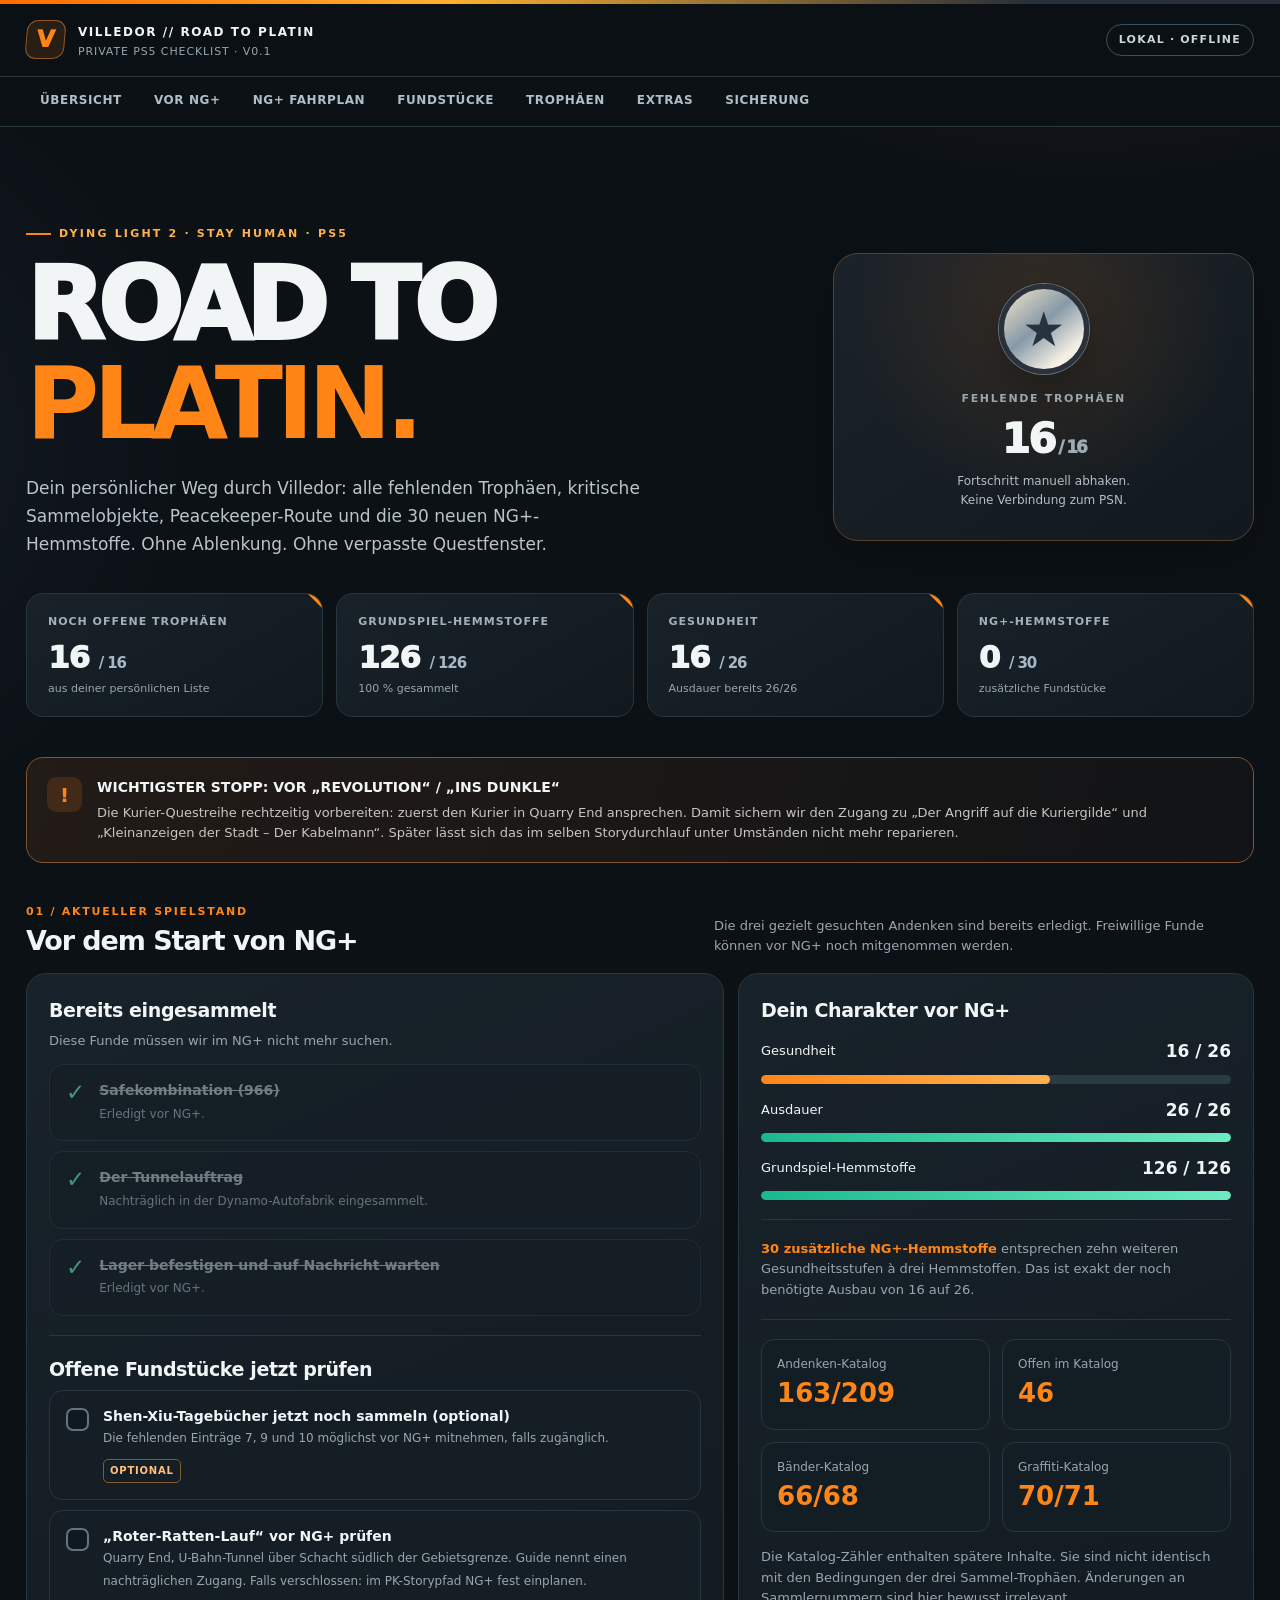
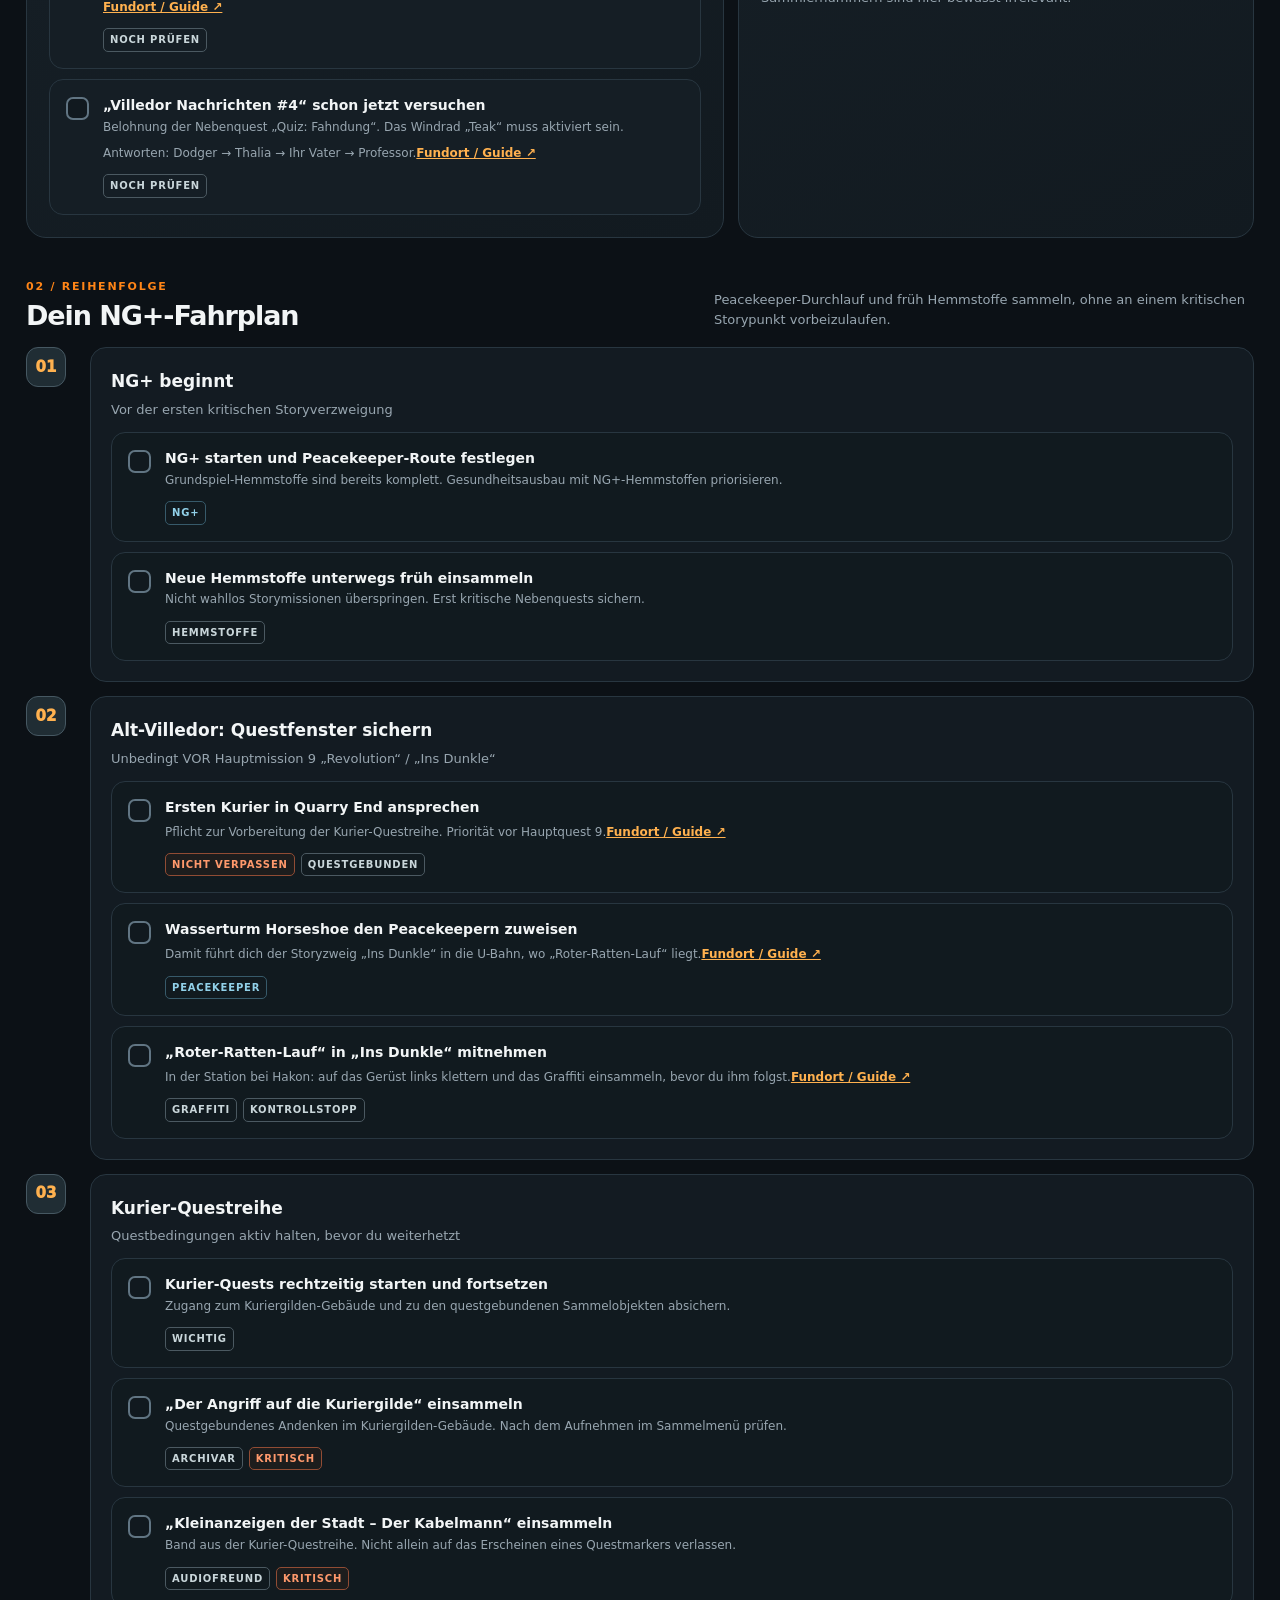
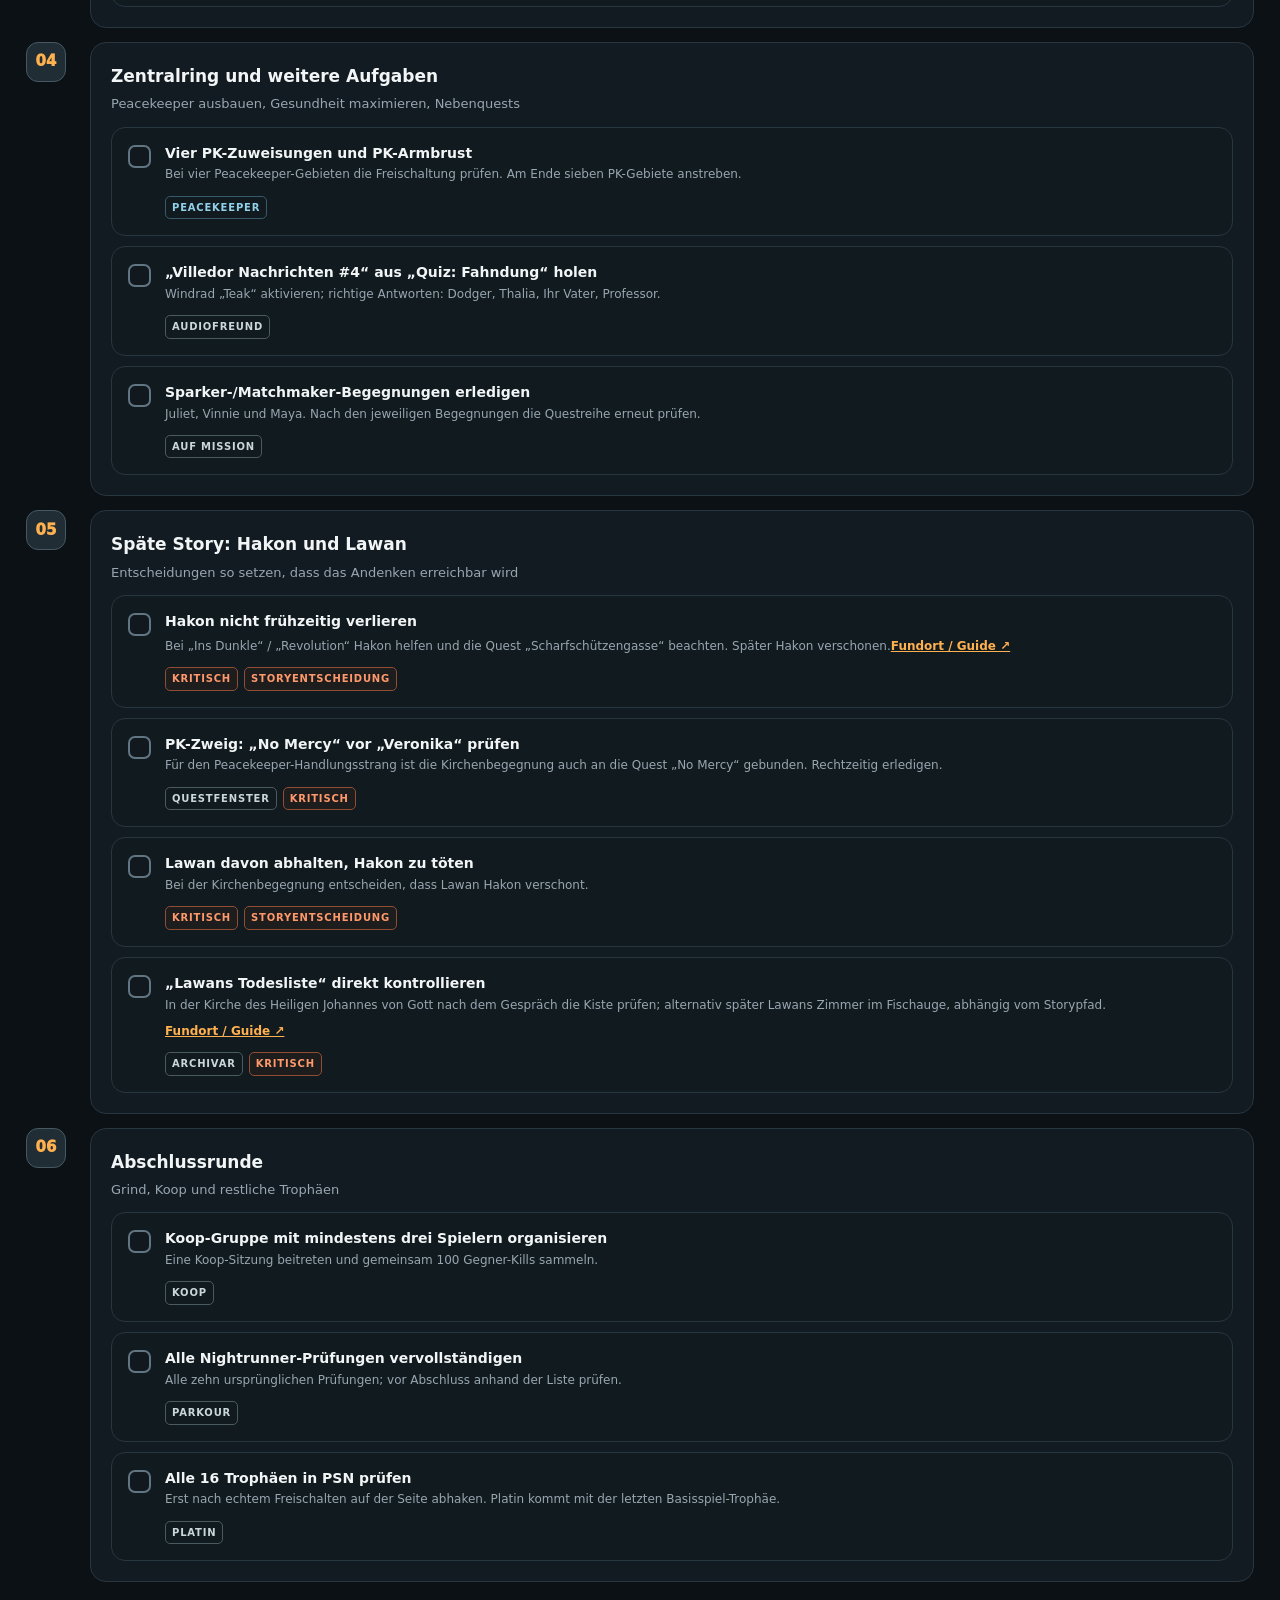
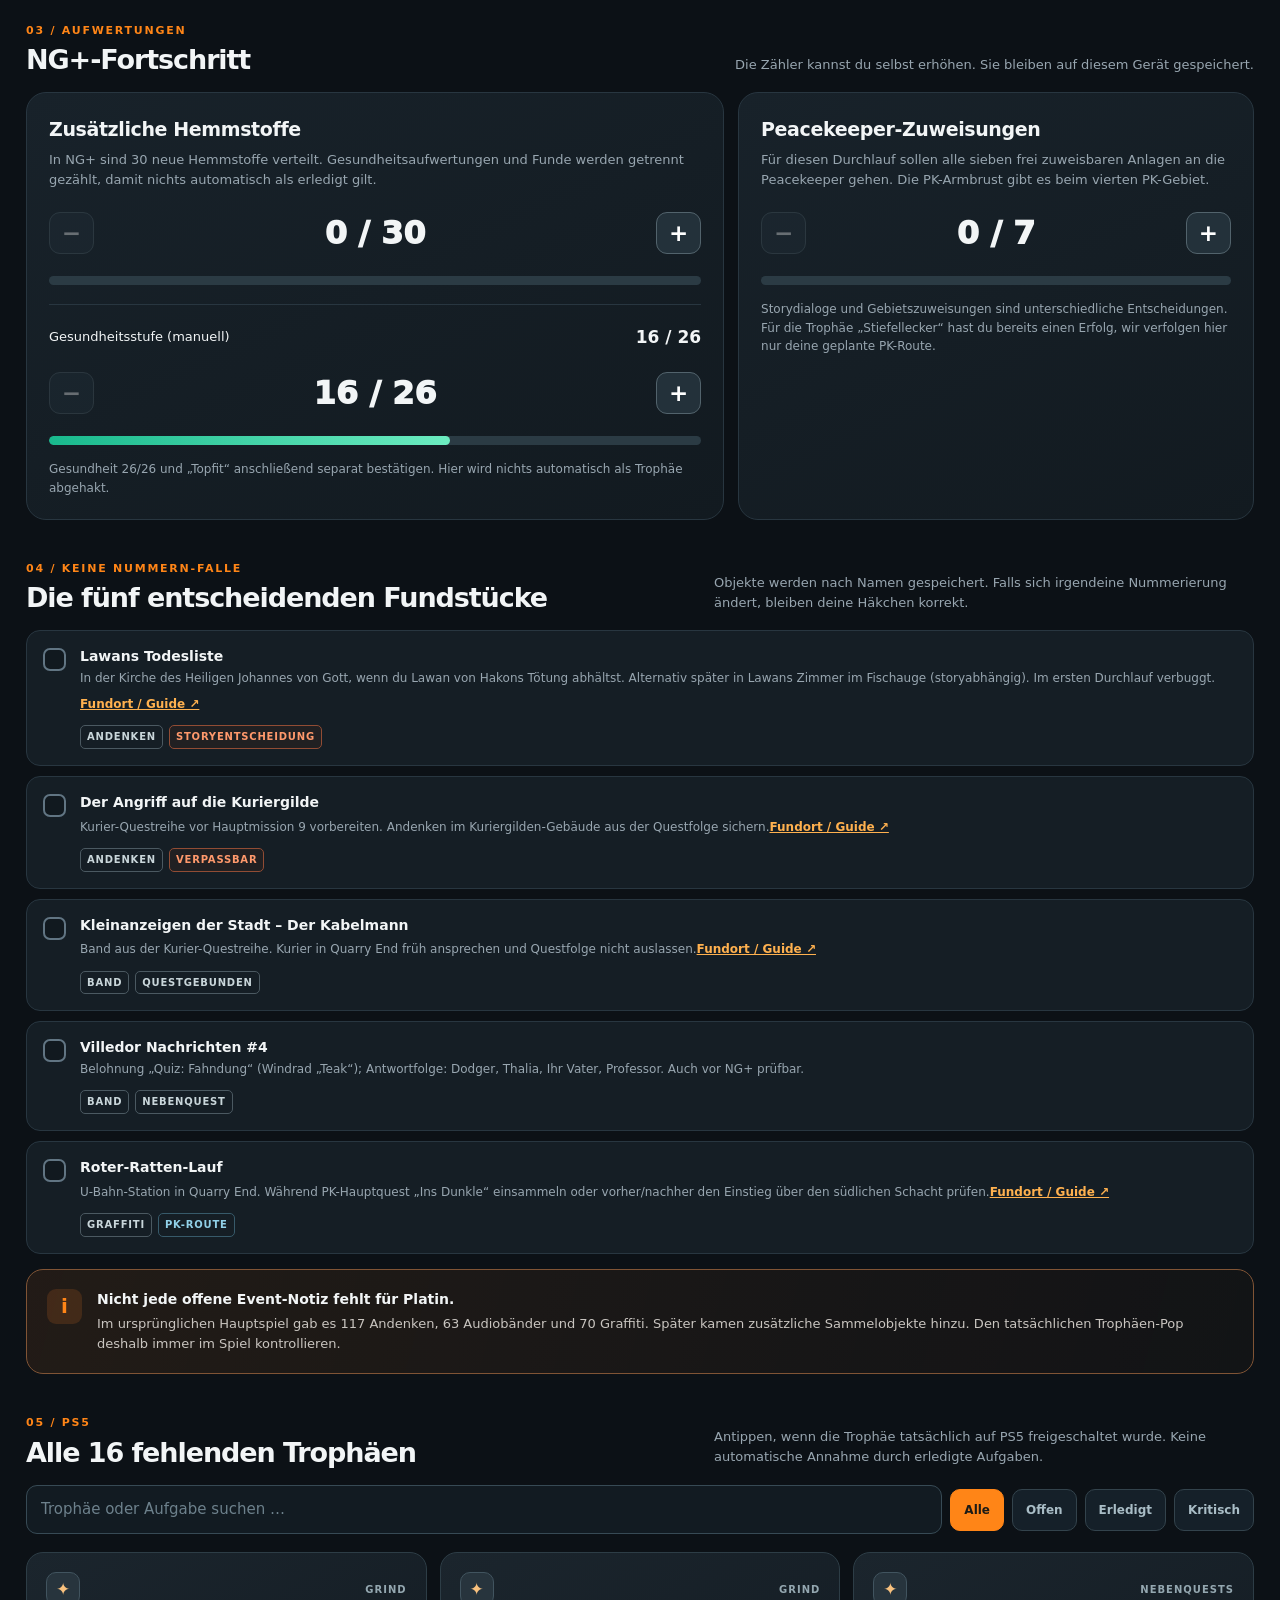
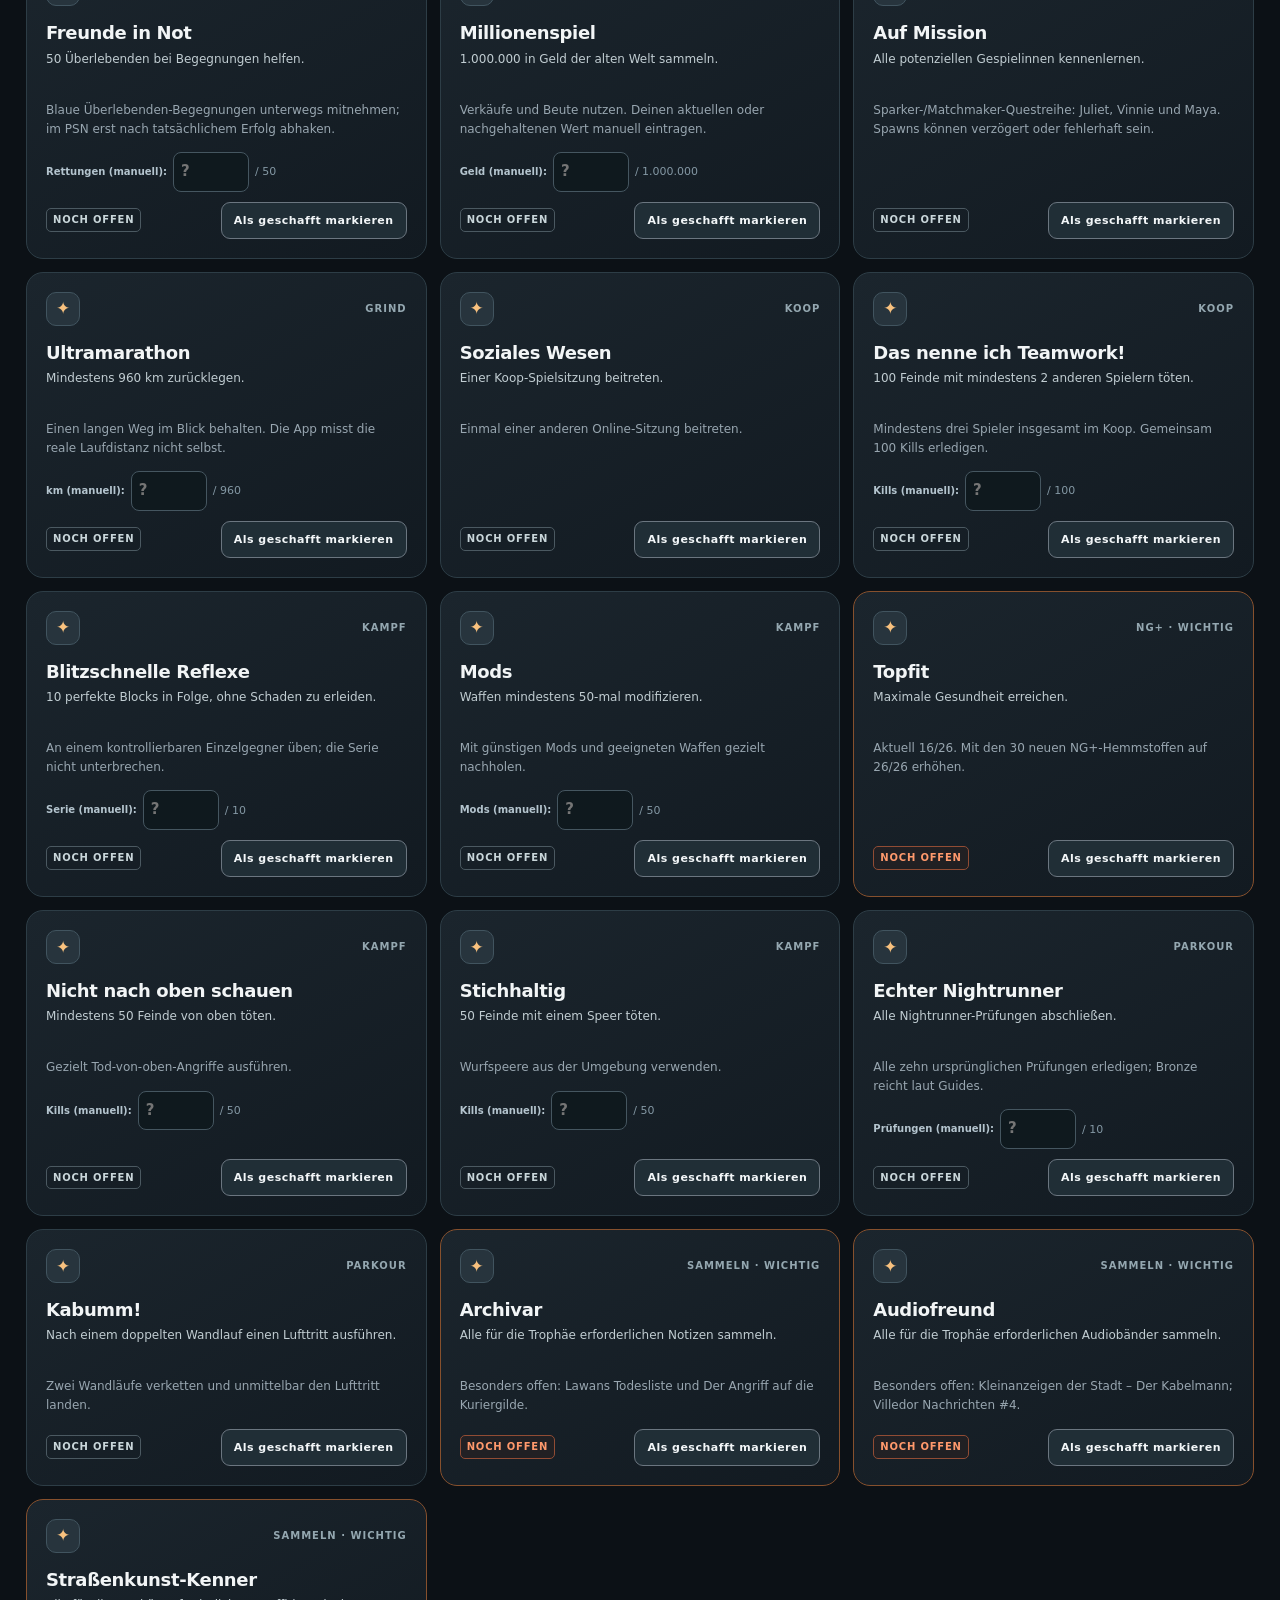
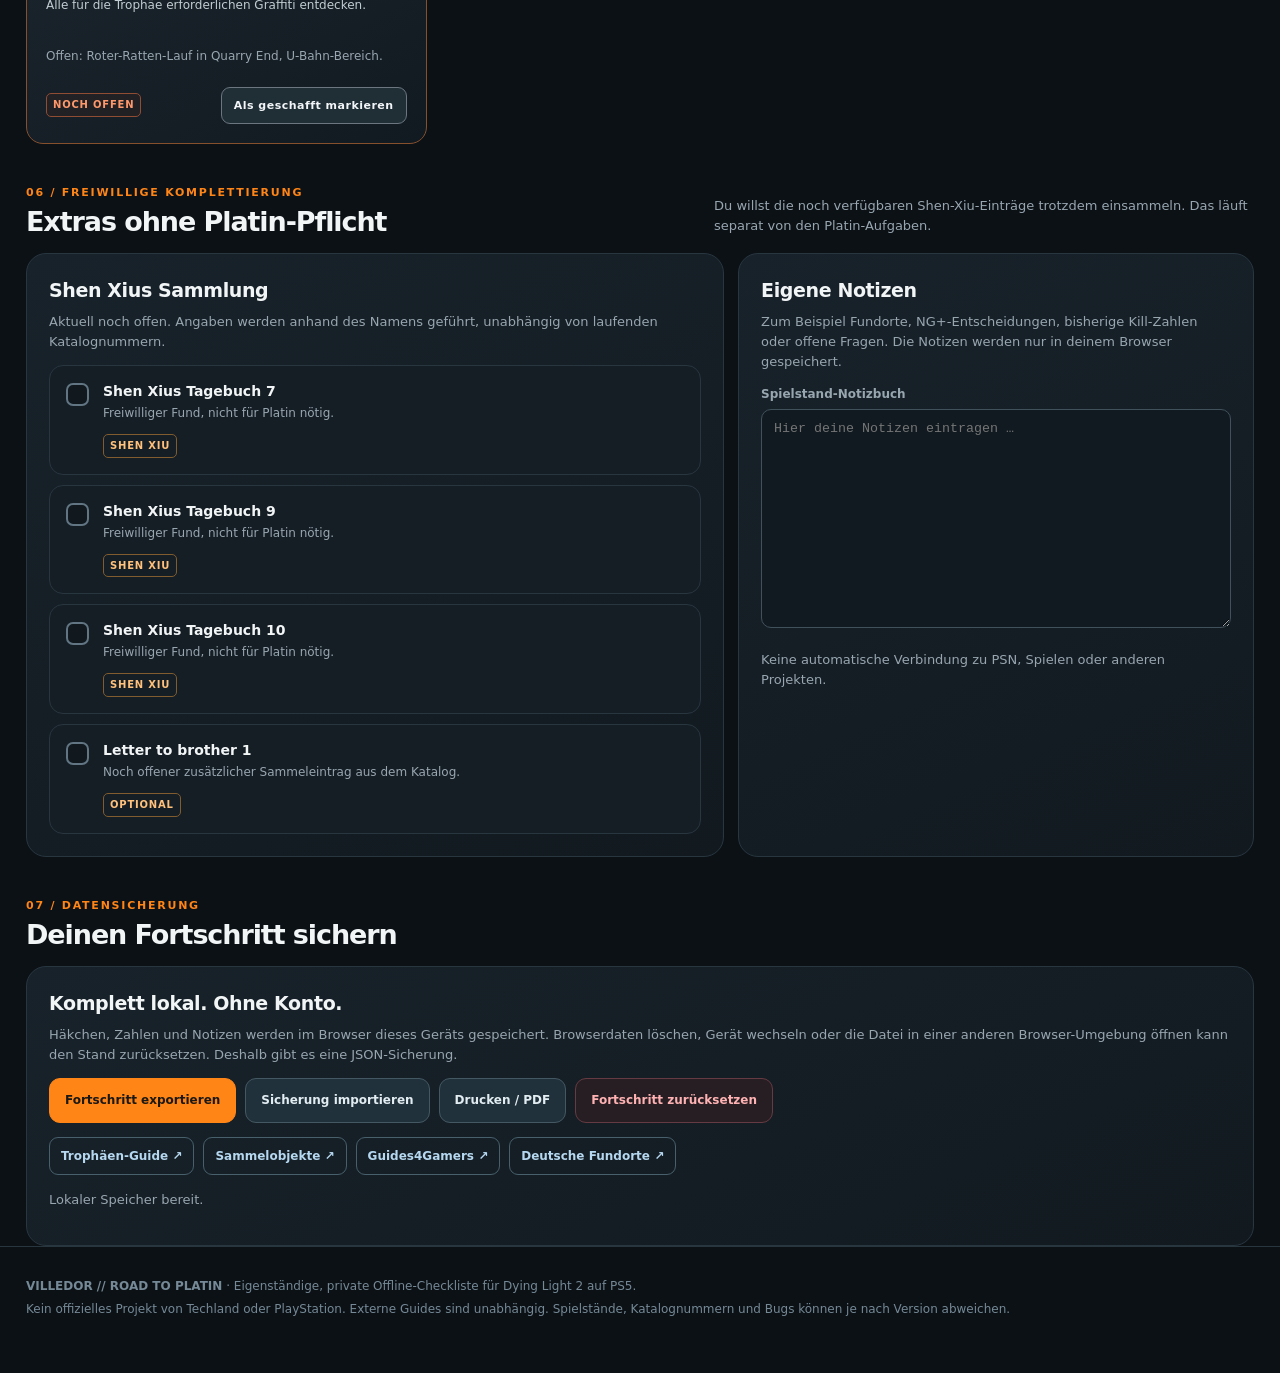
==== platin/index.html @ 60633840 "Add files via upload" ====
<!doctype html>
<html lang="de">
<head>
  <meta charset="utf-8">
  <meta name="viewport" content="width=device-width, initial-scale=1, viewport-fit=cover">
  <meta name="theme-color" content="#0c1116">
  <meta name="description" content="Private, offline nutzbare Road-to-Platin-Checkliste für Dying Light 2 auf PS5.">
  <title>Dying Light 2 · Road to Platin</title>
  <style>
    :root{color-scheme:dark;--bg:#0c1116;--layer:#131b22;--layer2:#19232c;--muted:#98a6b0;--text:#f2f5f6;--edge:#283640;--orange:#ff8517;--amber:#ffb14f;--green:#5be0a6;--red:#ff7778;--blue:#8ebdff;--radius:20px;--shadow:0 16px 50px rgba(0,0,0,.21)}
    *,*:before,*:after{box-sizing:border-box}html{scroll-behavior:smooth;scroll-padding-top:100px}body{margin:0;font:15px/1.55 system-ui,-apple-system,BlinkMacSystemFont,"Segoe UI",sans-serif;color:var(--text);background:radial-gradient(ellipse 650px 450px at 85% -180px,rgba(255,133,23,.13),transparent 80%),radial-gradient(ellipse 550px 550px at -200px 440px,rgba(80,126,153,.10),transparent 70%),var(--bg)}
    button,input,select{font:inherit}button{cursor:pointer}a{color:var(--amber)}a:hover{color:#fff}a:focus-visible,button:focus-visible,input:focus-visible,summary:focus-visible{outline:2px solid var(--orange);outline-offset:3px}button:disabled{opacity:.35;cursor:not-allowed}
    .wrap{max-width:1280px;margin:0 auto;padding:0 26px}.topline{height:4px;background:linear-gradient(90deg,#ff6b00,#ffb02f 35%,#283039 80%)}
    header{border-bottom:1px solid var(--edge);background:rgba(11,16,21,.9)}.brand{min-height:72px;display:flex;align-items:center;justify-content:space-between;gap:20px}.brandmark{display:flex;align-items:center;gap:13px;text-decoration:none;color:var(--text)}.monogram{display:grid;place-items:center;width:39px;height:39px;border:1px solid #925725;border-radius:11px;background:rgba(255,133,23,.12);color:var(--orange);font-size:23px;font-weight:950;transform:skew(-5deg)}.brandmark b{letter-spacing:.13em;font-size:12px}.brandmark span span{display:block;font-size:11px;color:var(--muted);letter-spacing:.08em}.badge{border:1px solid #38505c;border-radius:99px;padding:6px 12px;color:#c8d6dc;font-weight:800;font-size:11px;letter-spacing:.11em;white-space:nowrap}
    nav{position:sticky;top:0;z-index:15;background:rgba(12,17,22,.94);backdrop-filter:blur(20px);border-bottom:1px solid #283640}nav .wrap{display:flex;align-items:center;gap:4px;overflow-x:auto;scrollbar-width:none}nav .wrap::-webkit-scrollbar{display:none}nav a{flex:none;padding:14px 14px;display:block;text-decoration:none;color:#afbec7;font-size:12px;font-weight:850;letter-spacing:.05em;text-transform:uppercase;border-bottom:2px solid transparent}nav a:hover{border-color:var(--orange);color:#fff}
    main{padding-bottom:80px}section{scroll-margin-top:95px;margin-top:40px}.hero{padding:52px 0 18px;display:grid;grid-template-columns:1.3fr .7fr;gap:26px;align-items:center}.eyebrow{display:inline-flex;align-items:center;gap:8px;color:var(--amber);font-weight:900;letter-spacing:.2em;text-transform:uppercase;font-size:11px}.eyebrow:before{content:"";display:inline-block;width:25px;height:2px;background:var(--orange)}h1,h2,h3,p{margin-top:0}h1{font-weight:1000;letter-spacing:-.06em;line-height:.98;font-size:clamp(52px,7.9vw,100px);margin:15px 0 21px}h1 strong{display:block;color:var(--orange)}.lead{max-width:620px;font-size:17px;line-height:1.65;color:#bac5cb}.hero-side{justify-self:stretch;border:1px solid #5c4127;background:radial-gradient(circle at 50% 22%,rgba(255,133,23,.13),transparent 63%),linear-gradient(145deg,#1b2229,#11191e);border-radius:25px;padding:30px 26px;box-shadow:var(--shadow);text-align:center}.hero-side .medal{width:90px;height:90px;margin:0 auto 16px;display:grid;place-items:center;border-radius:50%;background:linear-gradient(140deg,#f3e6ca,#8799a8 45%,#f3efe4 80%);color:#263440;border:5px solid #2a313a;box-shadow:0 0 0 1px #647480,0 16px 36px rgba(0,0,0,.28);font-size:48px}.hero-side .overline{color:var(--muted);font-size:11px;font-weight:850;letter-spacing:.15em}.hero-side .big{font-size:41px;line-height:1.2;font-weight:950;letter-spacing:-.05em;margin:8px 0}.hero-side .note{color:#b3bec6;font-size:12px}
    .metrics{display:grid;grid-template-columns:repeat(4,minmax(0,1fr));gap:13px}.metric{padding:19px 21px;min-height:116px;border:1px solid var(--edge);border-radius:17px;background:linear-gradient(150deg,#192229,#11191f);position:relative;overflow:hidden}.metric:after{content:"";position:absolute;top:0;right:0;border-width:0 14px 14px 0;border-style:solid;border-color:transparent var(--orange) transparent transparent}.metric .label{color:#a2b0b9;letter-spacing:.09em;text-transform:uppercase;font-weight:900;font-size:11px}.metric .value{font-size:31px;font-weight:950;letter-spacing:-.035em;line-height:1.25;margin-top:8px}.metric .value em{font-style:normal;font-size:15px;color:#a6b8c5;font-weight:700}.metric .sub{color:var(--muted);font-size:11px;margin-top:3px}
    .section-head{display:flex;justify-content:space-between;align-items:end;gap:18px;margin-bottom:17px}.section-head h2{font-size:27px;line-height:1.1;letter-spacing:-.04em;margin:6px 0 0}.section-head p{margin:0;color:var(--muted);font-size:13px;max-width:540px}.section-label{text-transform:uppercase;letter-spacing:.16em;font-size:11px;color:var(--orange);font-weight:900}
    .alert{border:1px solid #805435;background:linear-gradient(105deg,rgba(255,128,30,.09),rgba(255,128,30,.025));padding:19px 20px;border-radius:17px;display:flex;gap:15px;align-items:start}.alert .symbol{font-size:20px;font-weight:900;color:var(--orange);background:rgba(255,125,35,.15);border-radius:9px;line-height:1;width:35px;height:35px;display:grid;place-items:center;flex:none}.alert strong{display:block;font-size:14px}.alert p{margin:4px 0 0;color:#c9c5c0;font-size:13px}.alert.compact{margin-top:15px}
    .split{display:grid;grid-template-columns:1.15fr .85fr;gap:14px}.panel{padding:22px;border:1px solid var(--edge);background:linear-gradient(155deg,#18222a,#121a20);border-radius:var(--radius)}.panel h3{letter-spacing:-.02em;margin:0 0 6px;font-size:19px}.panel p{font-size:13px;color:var(--muted)}.panel .tiny{font-size:11px;color:var(--muted)}.separator{height:1px;background:var(--edge);margin:19px 0}.statrow{display:flex;justify-content:space-between;align-items:center;font-size:13px;gap:12px;margin-top:13px}.statrow b{font-size:17px}.bar{height:9px;overflow:hidden;border-radius:30px;background:#2b3b44;margin-top:10px}.bar span{display:block;height:100%;width:0;background:linear-gradient(90deg,var(--orange),var(--amber));border-radius:inherit;transition:width .2s}.bar.green span{background:linear-gradient(90deg,#19b98d,#6cecc0)}.stepper{display:flex;align-items:center;gap:10px;justify-content:space-between;margin:18px 0}.stepper button{height:42px;width:45px;border-radius:11px;border:1px solid #52636c;background:#23313a;color:#fff;font-weight:900;font-size:23px}.stepper output{font-size:32px;font-weight:950}.hint{font-size:12px;color:var(--muted);margin-top:15px}.mini-stats{display:grid;grid-template-columns:1fr 1fr;gap:12px}.mini-stat{padding:15px;border:1px solid var(--edge);border-radius:13px;background:#131d24}.mini-stat span{display:block;font-size:12px;color:var(--muted)}.mini-stat strong{font-size:26px;color:var(--orange)}
    .tasks{display:grid;gap:10px}.task{display:flex;align-items:flex-start;gap:14px;padding:16px;border:1px solid var(--edge);background:#151e25;border-radius:14px;transition:border-color .15s,background .15s}.task:hover{border-color:#50606c}.task.done{opacity:.62}.task.done .task-title{text-decoration:line-through;color:#aab6bc}.task input[type="checkbox"]{appearance:none;width:23px;height:23px;border-radius:7px;flex:none;border:2px solid #617583;background:#11191f;margin:1px 0 0;cursor:pointer;display:grid;place-items:center}.task input:checked{background:var(--green);border-color:var(--green)}.task input:checked:before{content:"✓";color:#09251a;font-weight:1000;font-size:16px}.task-content{min-width:0;flex:1}.task-title{display:block;font-size:14px;font-weight:850;line-height:1.35}.task-text{margin-top:5px;color:var(--muted);font-size:12px;line-height:1.6}.tagline{display:flex;flex-wrap:wrap;gap:6px;margin-top:10px}.tag{font-size:10px;text-transform:uppercase;font-weight:900;letter-spacing:.08em;border:1px solid #4b5961;border-radius:5px;padding:3px 6px;color:#c9d6da}.tag.danger{border-color:#914c34;color:#ff996c;background:#4e281b36}.tag.cool{border-color:#375a6a;color:#91d0e8}.tag.gold{border-color:#805c2e;color:#ffc17b}.tag.success{color:#83eac0;border-color:#328c6d}.tasks .task a{display:inline-block;margin-top:6px;font-size:12px;font-weight:700}
    .checkpoint{border:1px solid #795333;border-radius:17px;background:#201c1b;padding:20px;margin:13px 0}.checkpoint h3{display:flex;align-items:center;gap:9px;margin:0 0 7px;font-size:17px}.checkpoint p{margin:0 0 12px;font-size:13px;color:#c8beb2}.checkpoint .stop{color:var(--orange);font-size:10px;letter-spacing:.12em;font-weight:950}.timeline{display:grid;gap:14px}.timeline-item{display:grid;grid-template-columns:52px 1fr;gap:12px}.timeline-num{height:40px;width:40px;display:grid;place-items:center;background:#202d34;border:1px solid #465862;color:var(--amber);font-weight:950;border-radius:12px}.timeline-body{padding:20px;background:var(--layer);border:1px solid var(--edge);border-radius:16px}.timeline-body h3{margin:0 0 5px;font-size:17px}.timeline-body p{font-size:13px;color:var(--muted);margin-bottom:12px}.timeline-body .tasks{margin-top:10px}.timeline-body .task{background:#111a1f}
    .toolbar{display:flex;flex-wrap:wrap;gap:8px;align-items:center;margin:18px 0}.search{border:1px solid #374a55;background:#121b22;color:#fff;border-radius:11px;padding:12px 14px;flex:1;min-width:200px;outline:none}.search::placeholder{color:#6d818c}.filter{background:#152029;border:1px solid #33434c;color:#a9bdc6;border-radius:10px;padding:11px 13px;font-weight:850;font-size:12px}.filter.active{color:#1c1b16;background:var(--orange);border-color:var(--orange)}.trophies{display:grid;grid-template-columns:repeat(3,minmax(0,1fr));gap:13px}.trophy{background:linear-gradient(150deg,#1b252d,#121a21);border:1px solid #2d3d46;border-radius:17px;padding:19px;position:relative;min-height:245px;display:flex;flex-direction:column}.trophy[data-critical="1"]{border-color:#86502d}.trophy.earned{border-color:#336c59;background:linear-gradient(150deg,#183027,#111d20);opacity:.7}.trophy-header{display:flex;justify-content:space-between;gap:12px;align-items:center}.glyph{display:grid;place-items:center;background:#27343d;border:1px solid #41545f;color:#f8c17e;border-radius:10px;width:34px;height:34px;font-weight:900;font-size:17px}.trophy.earned .glyph{color:#8ff2c7}.trophy .category{color:#94a7b0;font-size:10px;letter-spacing:.1em;font-weight:900;text-transform:uppercase}.trophy h3{font-size:18px;line-height:1.2;letter-spacing:-.02em;margin:16px 0 6px}.trophy .desc{color:#c1cdd2;font-size:12px;line-height:1.5;min-height:38px;margin-bottom:13px}.trophy .how{color:var(--muted);font-size:12px;line-height:1.55;margin-bottom:14px}.trophy-bottom{margin-top:auto;display:flex;flex-wrap:wrap;align-items:center;justify-content:space-between;gap:8px}.checkbtn{border:1px solid #6b7680;background:#202e36;color:#f2f6f8;font-size:11px;letter-spacing:.045em;font-weight:850;border-radius:9px;padding:9px 12px}.checkbtn[aria-pressed="true"]{background:#235c45;border-color:#49b48e;color:#b4ffdd}.trophy .inputline{display:flex;align-items:center;gap:6px;flex-wrap:wrap;margin-bottom:10px}.trophy .inputline label{font-size:10px;font-weight:850;color:#b4c4ce}.number-input{width:76px;padding:7px;border:1px solid #455660;background:#0f191e;border-radius:8px;color:#fff;font-weight:800}.trophy small{color:#8498a4;font-size:11px}
    details.panel{padding:0}details.panel summary{list-style:none;padding:21px;display:flex;align-items:center;justify-content:space-between;cursor:pointer;font-size:17px;font-weight:850}details.panel summary::-webkit-details-marker{display:none}details.panel summary:after{content:"+";font-size:25px;color:var(--orange);line-height:1}details.panel[open] summary:after{content:"−"}details.panel>.inner{padding:0 21px 21px}.extras-grid{display:grid;grid-template-columns:1fr 1fr;gap:12px}.field{display:block;color:var(--muted);font-size:12px;font-weight:750;margin:12px 0 5px}.text-input{padding:11px 12px;color:var(--text);background:#111a20;border:1px solid #40515b;border-radius:10px;width:100%}.source-list{display:flex;gap:9px;flex-wrap:wrap;margin:14px 0}.source-list a{display:inline-flex;border:1px solid #47606c;border-radius:9px;padding:9px 11px;color:#b5d8f0;text-decoration:none;font-size:12px;font-weight:800}.source-list a:hover{background:#1d2d35}.actionbar{display:flex;gap:9px;flex-wrap:wrap}.action{border:1px solid #445863;color:#e2edf2;background:#21313b;border-radius:11px;font-weight:850;padding:12px 15px;font-size:12px}.action.primary{background:var(--orange);border-color:var(--orange);color:#1b1814}.action.danger{background:#261e22;border-color:#663a42;color:#ffb2b3}.file-input{display:none}.muted{color:var(--muted)}.footer{border-top:1px solid var(--edge);color:#758996;font-size:12px;padding:26px 0 50px}.footer p{margin:4px 0}.noprint{}
    @media(max-width:1000px){.trophies{grid-template-columns:repeat(2,minmax(0,1fr))}.hero{grid-template-columns:1fr 275px}h1{font-size:65px}}@media(max-width:760px){.wrap{padding:0 15px}.hero{grid-template-columns:1fr;padding-top:33px}.hero-side{display:none}.metrics{grid-template-columns:repeat(2,minmax(0,1fr))}.split,.extras-grid{grid-template-columns:1fr}.trophies{grid-template-columns:1fr}.section-head{display:block}.section-head p{margin-top:8px}.section-head h2{font-size:25px}h1{font-size:clamp(53px,12vw,75px)}.lead{font-size:15px}.brandmark b{font-size:11px}.badge{font-size:10px}.toolbar .search{flex-basis:100%}nav a{padding:13px 11px;font-size:11px}.panel{padding:17px}.metric{padding:15px;min-height:105px}.metric .value{font-size:26px}section{margin-top:29px}}@media(prefers-reduced-motion:reduce){html{scroll-behavior:auto}*,*:before,*:after{transition:none!important}}@media print{body{background:#fff;color:#111}nav,.toolbar,.actionbar,.brand .badge,.hero-side,.footer,.stepper,.checkbtn{display:none!important}.wrap{max-width:none}.trophy,.panel,.timeline-body,.task,.metric{color:#111;background:#fff;border-color:#bbb;break-inside:avoid}h1 strong,.eyebrow,.section-label{color:#a44c00}.metric .value,.task-title,h2,h3{color:#111}.trophy .how,.trophy .desc,.task-text,p,.muted{color:#333!important}.trophies{grid-template-columns:repeat(2,1fr)}section{break-before:auto}}
  </style>
</head>
<body>
<div class="topline"></div>
<header><div class="wrap brand"><a href="#start" class="brandmark" aria-label="Nach oben"><span class="monogram">V</span><span><b>VILLEDOR // ROAD TO PLATIN</b><span>PRIVATE PS5 CHECKLIST · V0.1</span></span></a><span class="badge">LOKAL · OFFLINE</span></div></header>
<nav aria-label="Navigation"><div class="wrap"><a href="#start">Übersicht</a><a href="#vorher">Vor NG+</a><a href="#fahrplan">NG+ Fahrplan</a><a href="#fundstuecke">Fundstücke</a><a href="#trophaeen">Trophäen</a><a href="#extras">Extras</a><a href="#backup">Sicherung</a></div></nav>
<main class="wrap">
  <section id="start" class="hero"><div><div class="eyebrow">Dying Light 2 · Stay Human · PS5</div><h1>ROAD TO<br><strong>PLATIN.</strong></h1><p class="lead">Dein persönlicher Weg durch Villedor: alle fehlenden Trophäen, kritische Sammelobjekte, Peacekeeper-Route und die 30 neuen NG+-Hemmstoffe. Ohne Ablenkung. Ohne verpasste Questfenster.</p></div><div class="hero-side"><div class="medal" aria-hidden="true">★</div><div class="overline">FEHLENDE TROPHÄEN</div><div class="big"><span id="heroRemaining">16</span><span style="font-size:17px;color:#9dabb5"> / 16</span></div><div class="note">Fortschritt manuell abhaken.<br>Keine Verbindung zum PSN.</div></div></section>
  <div class="metrics" aria-label="Aktueller Status"><div class="metric"><div class="label">Noch offene Trophäen</div><div class="value" id="metricTrophies">16 <em>/ 16</em></div><div class="sub">aus deiner persönlichen Liste</div></div><div class="metric"><div class="label">Grundspiel-Hemmstoffe</div><div class="value">126 <em>/ 126</em></div><div class="sub">100 % gesammelt</div></div><div class="metric"><div class="label">Gesundheit</div><div class="value" id="metricHealth">16 <em>/ 26</em></div><div class="sub">Ausdauer bereits 26/26</div></div><div class="metric"><div class="label">NG+-Hemmstoffe</div><div class="value"><span id="metricInhibitors">0</span> <em>/ 30</em></div><div class="sub">zusätzliche Fundstücke</div></div></div>

  <section aria-label="Wichtige Warnung"><div class="alert"><span class="symbol">!</span><div><strong>WICHTIGSTER STOPP: VOR „REVOLUTION“ / „INS DUNKLE“</strong><p>Die Kurier-Questreihe rechtzeitig vorbereiten: zuerst den Kurier in Quarry End ansprechen. Damit sichern wir den Zugang zu „Der Angriff auf die Kuriergilde“ und „Kleinanzeigen der Stadt – Der Kabelmann“. Später lässt sich das im selben Storydurchlauf unter Umständen nicht mehr reparieren.</p></div></div></section>

  <section id="vorher"><div class="section-head"><div><div class="section-label">01 / Aktueller Spielstand</div><h2>Vor dem Start von NG+</h2></div><p>Die drei gezielt gesuchten Andenken sind bereits erledigt. Freiwillige Funde können vor NG+ noch mitgenommen werden.</p></div><div class="split"><div class="panel"><h3>Bereits eingesammelt</h3><p>Diese Funde müssen wir im NG+ nicht mehr suchen.</p><div class="tasks"><div class="task done"><span style="color:var(--green);font-size:23px;line-height:1">✓</span><div class="task-content"><span class="task-title">Safekombination (966)</span><div class="task-text">Erledigt vor NG+.</div></div></div><div class="task done"><span style="color:var(--green);font-size:23px;line-height:1">✓</span><div class="task-content"><span class="task-title">Der Tunnelauftrag</span><div class="task-text">Nachträglich in der Dynamo-Autofabrik eingesammelt.</div></div></div><div class="task done"><span style="color:var(--green);font-size:23px;line-height:1">✓</span><div class="task-content"><span class="task-title">Lager befestigen und auf Nachricht warten</span><div class="task-text">Erledigt vor NG+.</div></div></div></div><div class="separator"></div><h3>Offene Fundstücke jetzt prüfen</h3><div id="preTasks" class="tasks"></div></div><div class="panel"><h3>Dein Charakter vor NG+</h3><div class="statrow"><span>Gesundheit</span><b>16 / 26</b></div><div class="bar"><span style="width:61.54%"></span></div><div class="statrow"><span>Ausdauer</span><b>26 / 26</b></div><div class="bar green"><span style="width:100%"></span></div><div class="statrow"><span>Grundspiel-Hemmstoffe</span><b>126 / 126</b></div><div class="bar green"><span style="width:100%"></span></div><div class="separator"></div><p><b style="color:var(--orange)">30 zusätzliche NG+-Hemmstoffe</b> entsprechen zehn weiteren Gesundheitsstufen à drei Hemmstoffen. Das ist exakt der noch benötigte Ausbau von 16 auf 26.</p><div class="separator"></div><div class="mini-stats"><div class="mini-stat"><span>Andenken-Katalog</span><strong>163/209</strong></div><div class="mini-stat"><span>Offen im Katalog</span><strong>46</strong></div><div class="mini-stat"><span>Bänder-Katalog</span><strong>66/68</strong></div><div class="mini-stat"><span>Graffiti-Katalog</span><strong>70/71</strong></div></div><p class="hint">Die Katalog-Zähler enthalten spätere Inhalte. Sie sind nicht identisch mit den Bedingungen der drei Sammel-Trophäen. Änderungen an Sammlernummern sind hier bewusst irrelevant.</p></div></div></section>

  <section id="fahrplan"><div class="section-head"><div><div class="section-label">02 / Reihenfolge</div><h2>Dein NG+-Fahrplan</h2></div><p>Peacekeeper-Durchlauf und früh Hemmstoffe sammeln, ohne an einem kritischen Storypunkt vorbeizulaufen.</p></div><div class="timeline" id="timeline"></div></section>

  <section id="ngplus"><div class="section-head"><div><div class="section-label">03 / Aufwertungen</div><h2>NG+-Fortschritt</h2></div><p>Die Zähler kannst du selbst erhöhen. Sie bleiben auf diesem Gerät gespeichert.</p></div><div class="split"><div class="panel"><h3>Zusätzliche Hemmstoffe</h3><p>In NG+ sind 30 neue Hemmstoffe verteilt. Gesundheitsaufwertungen und Funde werden getrennt gezählt, damit nichts automatisch als erledigt gilt.</p><div class="stepper"><button type="button" id="inhMinus" aria-label="Hemmstoffzähler um eins senken">−</button><output id="inhValue" aria-live="polite">0 / 30</output><button type="button" id="inhPlus" aria-label="Hemmstoffzähler um eins erhöhen">+</button></div><div class="bar" aria-label="NG+-Hemmstoff-Fortschritt"><span id="inhBar"></span></div><div class="separator"></div><div class="statrow"><span>Gesundheitsstufe (manuell)</span><b id="healthProgress">16 / 26</b></div><div class="stepper"><button type="button" id="hpMinus" aria-label="Gesundheitsstufe senken">−</button><output id="hpValue" aria-live="polite">16 / 26</output><button type="button" id="hpPlus" aria-label="Gesundheitsstufe erhöhen">+</button></div><div class="bar green"><span id="hpBar" style="width:61.54%"></span></div><div class="hint">Gesundheit 26/26 und „Topfit“ anschließend separat bestätigen. Hier wird nichts automatisch als Trophäe abgehakt.</div></div><div class="panel"><h3>Peacekeeper-Zuweisungen</h3><p>Für diesen Durchlauf sollen alle sieben frei zuweisbaren Anlagen an die Peacekeeper gehen. Die PK-Armbrust gibt es beim vierten PK-Gebiet.</p><div class="stepper"><button type="button" id="pkMinus" aria-label="PK-Zähler um eins senken">−</button><output id="pkValue" aria-live="polite">0 / 7</output><button type="button" id="pkPlus" aria-label="PK-Zähler um eins erhöhen">+</button></div><div class="bar"><span id="pkBar"></span></div><div class="hint">Storydialoge und Gebietszuweisungen sind unterschiedliche Entscheidungen. Für die Trophäe „Stiefellecker“ hast du bereits einen Erfolg, wir verfolgen hier nur deine geplante PK-Route.</div></div></div></section>

  <section id="fundstuecke"><div class="section-head"><div><div class="section-label">04 / Keine Nummern-Falle</div><h2>Die fünf entscheidenden Fundstücke</h2></div><p>Objekte werden nach Namen gespeichert. Falls sich irgendeine Nummerierung ändert, bleiben deine Häkchen korrekt.</p></div><div id="criticalTasks" class="tasks"></div><div class="alert compact"><span class="symbol">i</span><div><strong>Nicht jede offene Event-Notiz fehlt für Platin.</strong><p>Im ursprünglichen Hauptspiel gab es 117 Andenken, 63 Audiobänder und 70 Graffiti. Später kamen zusätzliche Sammelobjekte hinzu. Den tatsächlichen Trophäen-Pop deshalb immer im Spiel kontrollieren.</p></div></div></section>

  <section id="trophaeen"><div class="section-head"><div><div class="section-label">05 / PS5</div><h2>Alle 16 fehlenden Trophäen</h2></div><p>Antippen, wenn die Trophäe tatsächlich auf PS5 freigeschaltet wurde. Keine automatische Annahme durch erledigte Aufgaben.</p></div><div class="toolbar"><input class="search" type="search" id="trophySearch" placeholder="Trophäe oder Aufgabe suchen …" aria-label="Trophäen durchsuchen"><button class="filter active" data-filter="all">Alle</button><button class="filter" data-filter="open">Offen</button><button class="filter" data-filter="done">Erledigt</button><button class="filter" data-filter="critical">Kritisch</button></div><div id="trophiesGrid" class="trophies"></div><p id="trophyNoMatch" hidden class="muted">Keine Trophäen entsprechen dieser Suche.</p></section>

  <section id="extras"><div class="section-head"><div><div class="section-label">06 / Freiwillige Komplettierung</div><h2>Extras ohne Platin-Pflicht</h2></div><p>Du willst die noch verfügbaren Shen-Xiu-Einträge trotzdem einsammeln. Das läuft separat von den Platin-Aufgaben.</p></div><div class="split"><div class="panel"><h3>Shen Xius Sammlung</h3><p>Aktuell noch offen. Angaben werden anhand des Namens geführt, unabhängig von laufenden Katalognummern.</p><div class="tasks" id="extraTasks"></div></div><div class="panel"><h3>Eigene Notizen</h3><p>Zum Beispiel Fundorte, NG+-Entscheidungen, bisherige Kill-Zahlen oder offene Fragen. Die Notizen werden nur in deinem Browser gespeichert.</p><label class="field" for="notes">Spielstand-Notizbuch</label><textarea class="text-input" id="notes" rows="13" style="resize:vertical" placeholder="Hier deine Notizen eintragen …"></textarea><p class="hint">Keine automatische Verbindung zu PSN, Spielen oder anderen Projekten.</p></div></div></section>

  <section id="backup"><div class="section-head"><div><div class="section-label">07 / Datensicherung</div><h2>Deinen Fortschritt sichern</h2></div></div><div class="panel"><h3>Komplett lokal. Ohne Konto.</h3><p>Häkchen, Zahlen und Notizen werden im Browser dieses Geräts gespeichert. Browserdaten löschen, Gerät wechseln oder die Datei in einer anderen Browser-Umgebung öffnen kann den Stand zurücksetzen. Deshalb gibt es eine JSON-Sicherung.</p><div class="actionbar"><button class="action primary" type="button" id="exportBtn">Fortschritt exportieren</button><button class="action" type="button" id="importBtn">Sicherung importieren</button><input id="importFile" type="file" accept="application/json,.json" class="file-input"><button class="action" type="button" onclick="window.print()">Drucken / PDF</button><button class="action danger" type="button" id="resetBtn">Fortschritt zurücksetzen</button></div><div class="source-list" aria-label="Externe Guides"><a target="_blank" rel="noopener noreferrer" href="https://www.powerpyx.com/dying-light-2-trophy-guide-roadmap/">Trophäen-Guide ↗</a><a target="_blank" rel="noopener noreferrer" href="https://www.powerpyx.com/dying-light-2-collectibles-guide-100-completion/">Sammelobjekte ↗</a><a target="_blank" rel="noopener noreferrer" href="https://guides4gamers.com/dying-light-2/">Guides4Gamers ↗</a><a target="_blank" rel="noopener noreferrer" href="https://www.trophies.de/forum/thema/179024-leitfadenerg%C3%A4nzung-%C3%BCbersicht-aller-sammlerst%C3%BCcke-hemmstoffe-und-gre-pakete/">Deutsche Fundorte ↗</a></div><p id="saveStatus" class="hint" role="status">Lokaler Speicher bereit.</p></div></section>
</main>
<footer class="footer"><div class="wrap"><p><b>VILLEDOR // ROAD TO PLATIN</b> · Eigenständige, private Offline-Checkliste für Dying Light 2 auf PS5.</p><p>Kein offizielles Projekt von Techland oder PlayStation. Externe Guides sind unabhängig. Spielstände, Katalognummern und Bugs können je nach Version abweichen.</p></div></footer>
<script>
(()=>{'use strict';
const STORE='villedor-road-to-platin-private-v01';
const TROPHIES=[
  {id:'freunde-in-not',name:'Freunde in Not',cat:'Grind',detail:'50 Überlebenden bei Begegnungen helfen.',tip:'Blaue Überlebenden-Begegnungen unterwegs mitnehmen; im PSN erst nach tatsächlichem Erfolg abhaken.',max:50,unit:'Rettungen'},
  {id:'millionenspiel',name:'Millionenspiel',cat:'Grind',detail:'1.000.000 in Geld der alten Welt sammeln.',tip:'Verkäufe und Beute nutzen. Deinen aktuellen oder nachgehaltenen Wert manuell eintragen.',max:1000000,unit:'Geld'},
  {id:'auf-mission',name:'Auf Mission',cat:'Nebenquests',detail:'Alle potenziellen Gespielinnen kennenlernen.',tip:'Sparker-/Matchmaker-Questreihe: Juliet, Vinnie und Maya. Spawns können verzögert oder fehlerhaft sein.',critical:false},
  {id:'ultramarathon',name:'Ultramarathon',cat:'Grind',detail:'Mindestens 960 km zurücklegen.',tip:'Einen langen Weg im Blick behalten. Die App misst die reale Laufdistanz nicht selbst.',max:960,unit:'km'},
  {id:'soziales-wesen',name:'Soziales Wesen',cat:'Koop',detail:'Einer Koop-Spielsitzung beitreten.',tip:'Einmal einer anderen Online-Sitzung beitreten.'},
  {id:'teamwork',name:'Das nenne ich Teamwork!',cat:'Koop',detail:'100 Feinde mit mindestens 2 anderen Spielern töten.',tip:'Mindestens drei Spieler insgesamt im Koop. Gemeinsam 100 Kills erledigen.',max:100,unit:'Kills'},
  {id:'blitzschnelle-reflexe',name:'Blitzschnelle Reflexe',cat:'Kampf',detail:'10 perfekte Blocks in Folge, ohne Schaden zu erleiden.',tip:'An einem kontrollierbaren Einzelgegner üben; die Serie nicht unterbrechen.',max:10,unit:'Serie'},
  {id:'mods',name:'Mods',cat:'Kampf',detail:'Waffen mindestens 50-mal modifizieren.',tip:'Mit günstigen Mods und geeigneten Waffen gezielt nachholen.',max:50,unit:'Mods'},
  {id:'topfit',name:'Topfit',cat:'NG+',detail:'Maximale Gesundheit erreichen.',tip:'Aktuell 16/26. Mit den 30 neuen NG+-Hemmstoffen auf 26/26 erhöhen.',critical:true},
  {id:'nicht-nach-oben-schauen',name:'Nicht nach oben schauen',cat:'Kampf',detail:'Mindestens 50 Feinde von oben töten.',tip:'Gezielt Tod-von-oben-Angriffe ausführen.',max:50,unit:'Kills'},
  {id:'stichhaltig',name:'Stichhaltig',cat:'Kampf',detail:'50 Feinde mit einem Speer töten.',tip:'Wurfspeere aus der Umgebung verwenden.',max:50,unit:'Kills'},
  {id:'echter-nightrunner',name:'Echter Nightrunner',cat:'Parkour',detail:'Alle Nightrunner-Prüfungen abschließen.',tip:'Alle zehn ursprünglichen Prüfungen erledigen; Bronze reicht laut Guides.',max:10,unit:'Prüfungen'},
  {id:'kabumm',name:'Kabumm!',cat:'Parkour',detail:'Nach einem doppelten Wandlauf einen Lufttritt ausführen.',tip:'Zwei Wandläufe verketten und unmittelbar den Lufttritt landen.'},
  {id:'archivar',name:'Archivar',cat:'Sammeln',detail:'Alle für die Trophäe erforderlichen Notizen sammeln.',tip:'Besonders offen: Lawans Todesliste und Der Angriff auf die Kuriergilde.',critical:true},
  {id:'audiofreund',name:'Audiofreund',cat:'Sammeln',detail:'Alle für die Trophäe erforderlichen Audiobänder sammeln.',tip:'Besonders offen: Kleinanzeigen der Stadt – Der Kabelmann; Villedor Nachrichten #4.',critical:true},
  {id:'strassenkunst',name:'Straßenkunst-Kenner',cat:'Sammeln',detail:'Alle für die Trophäe erforderlichen Graffiti entdecken.',tip:'Offen: Roter-Ratten-Lauf in Quarry End, U-Bahn-Bereich.',critical:true}
];
// IDs are stable, based on the names or planned milestones; never on the collector's mutable numbering.
const PRE=[
  {id:'shens-notes-pre',name:'Shen-Xiu-Tagebücher jetzt noch sammeln (optional)',desc:'Die fehlenden Einträge 7, 9 und 10 möglichst vor NG+ mitnehmen, falls zugänglich.',tags:['OPTIONAL']},
  {id:'red-rat-check-pre',name:'„Roter-Ratten-Lauf“ vor NG+ prüfen',desc:'Quarry End, U-Bahn-Tunnel über Schacht südlich der Gebietsgrenze. Guide nennt einen nachträglichen Zugang. Falls verschlossen: im PK-Storypfad NG+ fest einplanen.',tags:['NOCH PRÜFEN'],url:'https://guides4gamers.com/dying-light-2/pois/murals/'},
  {id:'news-quiz-pre',name:'„Villedor Nachrichten #4“ schon jetzt versuchen',desc:'Belohnung der Nebenquest „Quiz: Fahndung“. Das Windrad „Teak“ muss aktiviert sein. Antworten: Dodger → Thalia → Ihr Vater → Professor.',tags:['NOCH PRÜFEN'],url:'https://www.trophies.de/forum/thema/179024-leitfadenerg%C3%A4nzung-%C3%BCbersicht-aller-sammlerst%C3%BCcke-hemmstoffe-und-gre-pakete/'}
];
const CHECKPOINTS=[
  {title:'NG+ beginnt',subtitle:'Vor der ersten kritischen Storyverzweigung',items:[{id:'ng-start',name:'NG+ starten und Peacekeeper-Route festlegen',desc:'Grundspiel-Hemmstoffe sind bereits komplett. Gesundheitsausbau mit NG+-Hemmstoffen priorisieren.',tags:['NG+']},{id:'ng-early-inhibitors',name:'Neue Hemmstoffe unterwegs früh einsammeln',desc:'Nicht wahllos Storymissionen überspringen. Erst kritische Nebenquests sichern.',tags:['HEMMSTOFFE']}]},
  {title:'Alt-Villedor: Questfenster sichern',subtitle:'Unbedingt VOR Hauptmission 9 „Revolution“ / „Ins Dunkle“',items:[{id:'courier-first',name:'Ersten Kurier in Quarry End ansprechen',desc:'Pflicht zur Vorbereitung der Kurier-Questreihe. Priorität vor Hauptquest 9.',tags:['NICHT VERPASSEN','QUESTGEBUNDEN'],url:'https://www.powerpyx.com/dying-light-2-trophy-guide-roadmap/'},{id:'horseshoe-pk',name:'Wasserturm Horseshoe den Peacekeepern zuweisen',desc:'Damit führt dich der Storyzweig „Ins Dunkle“ in die U-Bahn, wo „Roter-Ratten-Lauf“ liegt.',tags:['PEACEKEEPER'],url:'https://www.powerpyx.com/dying-light-2-into-the-dark-walkthrough/'},{id:'c-roter-ratten-lauf',name:'„Roter-Ratten-Lauf“ in „Ins Dunkle“ mitnehmen',desc:'In der Station bei Hakon: auf das Gerüst links klettern und das Graffiti einsammeln, bevor du ihm folgst.',tags:['GRAFFITI','KONTROLLSTOPP'],url:'https://www.powerpyx.com/dying-light-2-into-the-dark-walkthrough/'}]},
  {title:'Kurier-Questreihe',subtitle:'Questbedingungen aktiv halten, bevor du weiterhetzt',items:[{id:'courier-guild-quest',name:'Kurier-Quests rechtzeitig starten und fortsetzen',desc:'Zugang zum Kuriergilden-Gebäude und zu den questgebundenen Sammelobjekten absichern.',tags:['WICHTIG']},{id:'c-kuriergilde-angriff',name:'„Der Angriff auf die Kuriergilde“ einsammeln',desc:'Questgebundenes Andenken im Kuriergilden-Gebäude. Nach dem Aufnehmen im Sammelmenü prüfen.',tags:['ARCHIVAR','KRITISCH']},{id:'c-kabelmann',name:'„Kleinanzeigen der Stadt – Der Kabelmann“ einsammeln',desc:'Band aus der Kurier-Questreihe. Nicht allein auf das Erscheinen eines Questmarkers verlassen.',tags:['AUDIOFREUND','KRITISCH']}]},
  {title:'Zentralring und weitere Aufgaben',subtitle:'Peacekeeper ausbauen, Gesundheit maximieren, Nebenquests',items:[{id:'pk-crossbow',name:'Vier PK-Zuweisungen und PK-Armbrust',desc:'Bei vier Peacekeeper-Gebieten die Freischaltung prüfen. Am Ende sieben PK-Gebiete anstreben.',tags:['PEACEKEEPER']},{id:'c-villedor-news-4',name:'„Villedor Nachrichten #4“ aus „Quiz: Fahndung“ holen',desc:'Windrad „Teak“ aktivieren; richtige Antworten: Dodger, Thalia, Ihr Vater, Professor.',tags:['AUDIOFREUND']},{id:'sparker-ng',name:'Sparker-/Matchmaker-Begegnungen erledigen',desc:'Juliet, Vinnie und Maya. Nach den jeweiligen Begegnungen die Questreihe erneut prüfen.',tags:['AUF MISSION']}]},
  {title:'Späte Story: Hakon und Lawan',subtitle:'Entscheidungen so setzen, dass das Andenken erreichbar wird',items:[{id:'hakon-help',name:'Hakon nicht frühzeitig verlieren',desc:'Bei „Ins Dunkle“ / „Revolution“ Hakon helfen und die Quest „Scharfschützengasse“ beachten. Später Hakon verschonen.',tags:['KRITISCH','STORYENTSCHEIDUNG'],url:'https://www.powerpyx.com/dying-light-2-story-choices-guide/'},{id:'no-mercy-before-veronika',name:'PK-Zweig: „No Mercy“ vor „Veronika“ prüfen',desc:'Für den Peacekeeper-Handlungsstrang ist die Kirchenbegegnung auch an die Quest „No Mercy“ gebunden. Rechtzeitig erledigen.',tags:['QUESTFENSTER','KRITISCH']},{id:'lawan-spare',name:'Lawan davon abhalten, Hakon zu töten',desc:'Bei der Kirchenbegegnung entscheiden, dass Lawan Hakon verschont.',tags:['KRITISCH','STORYENTSCHEIDUNG']},{id:'c-lawan-todesliste',name:'„Lawans Todesliste“ direkt kontrollieren',desc:'In der Kirche des Heiligen Johannes von Gott nach dem Gespräch die Kiste prüfen; alternativ später Lawans Zimmer im Fischauge, abhängig vom Storypfad.',tags:['ARCHIVAR','KRITISCH'],url:'https://www.powerpyx.com/dying-light-2-all-memento-locations-collectible-notes/'}]},
  {title:'Abschlussrunde',subtitle:'Grind, Koop und restliche Trophäen',items:[{id:'coop-three',name:'Koop-Gruppe mit mindestens drei Spielern organisieren',desc:'Eine Koop-Sitzung beitreten und gemeinsam 100 Gegner-Kills sammeln.',tags:['KOOP']},{id:'nightrunner-all',name:'Alle Nightrunner-Prüfungen vervollständigen',desc:'Alle zehn ursprünglichen Prüfungen; vor Abschluss anhand der Liste prüfen.',tags:['PARKOUR']},{id:'final-check',name:'Alle 16 Trophäen in PSN prüfen',desc:'Erst nach echtem Freischalten auf der Seite abhaken. Platin kommt mit der letzten Basisspiel-Trophäe.',tags:['PLATIN']}]}
];
const CRITICAL=[
  {id:'c-lawan-todesliste',name:'Lawans Todesliste',desc:'In der Kirche des Heiligen Johannes von Gott, wenn du Lawan von Hakons Tötung abhältst. Alternativ später in Lawans Zimmer im Fischauge (storyabhängig). Im ersten Durchlauf verbuggt.',tags:['ANDENKEN','STORYENTSCHEIDUNG'],url:'https://www.powerpyx.com/dying-light-2-all-memento-locations-collectible-notes/'},
  {id:'c-kuriergilde-angriff',name:'Der Angriff auf die Kuriergilde',desc:'Kurier-Questreihe vor Hauptmission 9 vorbereiten. Andenken im Kuriergilden-Gebäude aus der Questfolge sichern.',tags:['ANDENKEN','VERPASSBAR'],url:'https://www.powerpyx.com/dying-light-2-trophy-guide-roadmap/'},
  {id:'c-kabelmann',name:'Kleinanzeigen der Stadt – Der Kabelmann',desc:'Band aus der Kurier-Questreihe. Kurier in Quarry End früh ansprechen und Questfolge nicht auslassen.',tags:['BAND','QUESTGEBUNDEN'],url:'https://www.powerpyx.com/dying-light-2-trophy-guide-roadmap/'},
  {id:'c-villedor-news-4',name:'Villedor Nachrichten #4',desc:'Belohnung „Quiz: Fahndung“ (Windrad „Teak“); Antwortfolge: Dodger, Thalia, Ihr Vater, Professor. Auch vor NG+ prüfbar.',tags:['BAND','NEBENQUEST']},
  {id:'c-roter-ratten-lauf',name:'Roter-Ratten-Lauf',desc:'U-Bahn-Station in Quarry End. Während PK-Hauptquest „Ins Dunkle“ einsammeln oder vorher/nachher den Einstieg über den südlichen Schacht prüfen.',tags:['GRAFFITI','PK-ROUTE'],url:'https://guides4gamers.com/dying-light-2/pois/murals/'}
];
const EXTRAS=[
  {id:'x-shen7',name:'Shen Xius Tagebuch 7',desc:'Freiwilliger Fund, nicht für Platin nötig.',tags:['SHEN XIU']},
  {id:'x-shen9',name:'Shen Xius Tagebuch 9',desc:'Freiwilliger Fund, nicht für Platin nötig.',tags:['SHEN XIU']},
  {id:'x-shen10',name:'Shen Xius Tagebuch 10',desc:'Freiwilliger Fund, nicht für Platin nötig.',tags:['SHEN XIU']},
  {id:'x-letter-brother1',name:'Letter to brother 1',desc:'Noch offener zusätzlicher Sammeleintrag aus dem Katalog.',tags:['OPTIONAL']}
];
const BLANK=()=>({trophies:{},checked:{},counters:{inhibitors:0,pk:0,hp:16},custom:{},notes:''});
let state=BLANK();
try{let raw=JSON.parse(localStorage.getItem(STORE));if(raw&&typeof raw==='object'){state={...BLANK(),...raw,trophies:raw.trophies||{},checked:raw.checked||{},counters:{...BLANK().counters,...(raw.counters||{})},custom:raw.custom||{}}}}catch(e){/* local storage disabled or unavailable */}
const $=sel=>document.querySelector(sel);const esc=s=>String(s).replace(/[&<>"']/g,c=>({'&':'&amp;','<':'&lt;','>':'&gt;','"':'&quot;',"'":'&#39;'}[c]));
function save(){try{localStorage.setItem(STORE,JSON.stringify(state));$('#saveStatus').textContent='Lokaler Stand zuletzt gespeichert: '+new Date().toLocaleString('de-DE');}catch(e){$('#saveStatus').textContent='Lokales Speichern nicht möglich. Bitte Fortschritt exportieren.'}}
function labelTags(tags){return (tags||[]).length?`<div class="tagline">${tags.map(x=>`<span class="tag ${/VERPASSBAR|KRITISCH|NICHT VERPASSEN|STORY/.test(x)?'danger':/PEACEKEEPER|PK-ROUTE|NG\+/.test(x)?'cool':/OPTIONAL|SHEN XIU/.test(x)?'gold':''}">${esc(x)}</span>`).join('')}</div>`:''}
function taskHtml(item){const done=!!state.checked[item.id];return `<label class="task ${done?'done':''}"><input type="checkbox" data-task="${esc(item.id)}" ${done?'checked':''} aria-label="${esc(item.name)} erledigt"><span class="task-content"><span class="task-title">${esc(item.name)}</span><span class="task-text">${esc(item.desc)}</span>${item.url?`<a href="${esc(item.url)}" target="_blank" rel="noopener noreferrer" onclick="event.stopPropagation()">Fundort / Guide ↗</a>`:''}${labelTags(item.tags)}</span></label>`}
function renderTasks(){ $('#preTasks').innerHTML=PRE.map(taskHtml).join('');$('#criticalTasks').innerHTML=CRITICAL.map(taskHtml).join('');$('#extraTasks').innerHTML=EXTRAS.map(taskHtml).join('');$('#timeline').innerHTML=CHECKPOINTS.map((x,i)=>`<div class="timeline-item"><div class="timeline-num">${String(i+1).padStart(2,'0')}</div><div class="timeline-body"><h3>${esc(x.title)}</h3><p>${esc(x.subtitle)}</p><div class="tasks">${x.items.map(taskHtml).join('')}</div></div></div>`).join('')}
let activeFilter='all';
function renderTrophies(){let needle=$('#trophySearch').value.toLocaleLowerCase('de').trim();let arr=TROPHIES.filter(t=>(activeFilter==='all'||(activeFilter==='open'&&!state.trophies[t.id])||(activeFilter==='done'&&state.trophies[t.id])||(activeFilter==='critical'&&t.critical))&&[t.name,t.detail,t.tip,t.cat].join(' ').toLocaleLowerCase('de').includes(needle));$('#trophyNoMatch').hidden=arr.length>0;$('#trophiesGrid').innerHTML=arr.map(t=>{let done=!!state.trophies[t.id];let current=state.custom[t.id]??'';return `<article class="trophy ${done?'earned':''}" data-critical="${t.critical?'1':'0'}"><div class="trophy-header"><div class="glyph" aria-hidden="true">${done?'✓':'✦'}</div><span class="category">${esc(t.cat)} ${t.critical?'· WICHTIG':''}</span></div><h3>${esc(t.name)}</h3><p class="desc">${esc(t.detail)}</p><p class="how">${esc(t.tip)}</p>${t.max?`<div class="inputline"><label for="v-${esc(t.id)}">${esc(t.unit)} (manuell):</label><input id="v-${esc(t.id)}" class="number-input" data-custom="${esc(t.id)}" type="number" inputmode="numeric" min="0" max="${t.max}" value="${esc(current)}" placeholder="?"> <small>/ ${t.max.toLocaleString('de-DE')}</small></div>`:''}<div class="trophy-bottom"><span class="tag ${done?'success':t.critical?'danger':''}">${done?'PSN ERLEDIGT':'NOCH OFFEN'}</span><button type="button" class="checkbtn" data-trophy="${esc(t.id)}" aria-pressed="${done}">${done?'Rückgängig':'Als geschafft markieren'}</button></div></article>`}).join('');}
function refreshStats(){const got=TROPHIES.filter(t=>state.trophies[t.id]).length;const rem=TROPHIES.length-got;$('#heroRemaining').textContent=rem;$('#metricTrophies').innerHTML=`${rem} <em>/ ${TROPHIES.length}</em>`;const inh=Math.max(0,Math.min(30,Number(state.counters.inhibitors)||0)),pk=Math.max(0,Math.min(7,Number(state.counters.pk)||0));const hp=Math.max(16,Math.min(26,Number(state.counters.hp)||16));$('#metricHealth').innerHTML=hp+' <em>/ 26</em>';$('#healthProgress').textContent=hp+' / 26';$('#hpValue').textContent=hp+' / 26';$('#hpBar').style.width=(hp/26*100)+'%';$('#hpMinus').disabled=hp===16;$('#hpPlus').disabled=hp===26;$('#metricInhibitors').textContent=inh;$('#inhValue').textContent=inh+' / 30';$('#pkValue').textContent=pk+' / 7';$('#inhBar').style.width=inh/30*100+'%';$('#pkBar').style.width=pk/7*100+'%';$('#inhMinus').disabled=inh===0;$('#inhPlus').disabled=inh===30;$('#pkMinus').disabled=pk===0;$('#pkPlus').disabled=pk===7;}
function render(){renderTasks();renderTrophies();refreshStats();$('#notes').value=state.notes||'';}
render();
document.addEventListener('change',e=>{let el=e.target;if(el.matches('[data-task]')){state.checked[el.dataset.task]=el.checked;save();renderTasks()}else if(el.matches('[data-custom]')){const t=TROPHIES.find(x=>x.id===el.dataset.custom);if(t){let val=el.value.trim();state.custom[t.id]=val===''?'':Math.min(t.max,Math.max(0,Number(val)||0));save();renderTrophies()}}});
document.addEventListener('click',e=>{let b=e.target.closest('[data-trophy]');if(b){state.trophies[b.dataset.trophy]=!state.trophies[b.dataset.trophy];save();renderTrophies();refreshStats()}});
$('#trophySearch').addEventListener('input',renderTrophies);
document.querySelectorAll('.filter').forEach(b=>b.addEventListener('click',()=>{activeFilter=b.dataset.filter;document.querySelectorAll('.filter').forEach(x=>x.classList.toggle('active',x===b));renderTrophies()}));
function changeCount(key,delta,max){state.counters[key]=Math.max(0,Math.min(max,(Number(state.counters[key])||0)+delta));save();refreshStats()}
$('#inhMinus').addEventListener('click',()=>changeCount('inhibitors',-1,30));$('#inhPlus').addEventListener('click',()=>changeCount('inhibitors',1,30));$('#pkMinus').addEventListener('click',()=>changeCount('pk',-1,7));$('#pkPlus').addEventListener('click',()=>changeCount('pk',1,7));$('#hpMinus').addEventListener('click',()=>{state.counters.hp=Math.max(16,(Number(state.counters.hp)||16)-1);save();refreshStats()});$('#hpPlus').addEventListener('click',()=>{state.counters.hp=Math.min(26,(Number(state.counters.hp)||16)+1);save();refreshStats()});
let noteTimer;$('#notes').addEventListener('input',e=>{state.notes=e.target.value;clearTimeout(noteTimer);noteTimer=setTimeout(save,300)});
$('#exportBtn').addEventListener('click',()=>{state.notes=$('#notes').value;save();let blob=new Blob([JSON.stringify({app:'villedor-road-to-platin',version:1,exportedAt:new Date().toISOString(),data:state},null,2)],{type:'application/json'});let url=URL.createObjectURL(blob);let a=document.createElement('a');a.href=url;a.download='DL2_Road_to_Platin_Backup_'+new Date().toISOString().slice(0,10)+'.json';a.click();setTimeout(()=>URL.revokeObjectURL(url),2000)});
$('#importBtn').addEventListener('click',()=>$('#importFile').click());$('#importFile').addEventListener('change',async e=>{let file=e.target.files?.[0];if(!file)return;try{let content=JSON.parse(await file.text());if(content.app!=='villedor-road-to-platin'||!content.data||typeof content.data!=='object')throw Error('Dies ist keine gültige Sicherung dieser Road-to-Platin-Seite.');if(!confirm('Aktuellen lokalen Fortschritt durch diese Sicherung ersetzen?'))return;let d=content.data;state={...BLANK(),...d,trophies:d.trophies||{},checked:d.checked||{},counters:{...BLANK().counters,...(d.counters||{})},custom:d.custom||{}};save();render();$('#saveStatus').textContent='Sicherung erfolgreich importiert.';}catch(err){alert(err.message)}finally{e.target.value=''}});
$('#resetBtn').addEventListener('click',()=>{if(!confirm('Wirklich sämtliche Häkchen, Zähler und Notizen dieser Seite zurücksetzen?'))return;state=BLANK();save();render();$('#saveStatus').textContent='Fortschritt zurückgesetzt.'});
})();
</script>
</body>
</html>
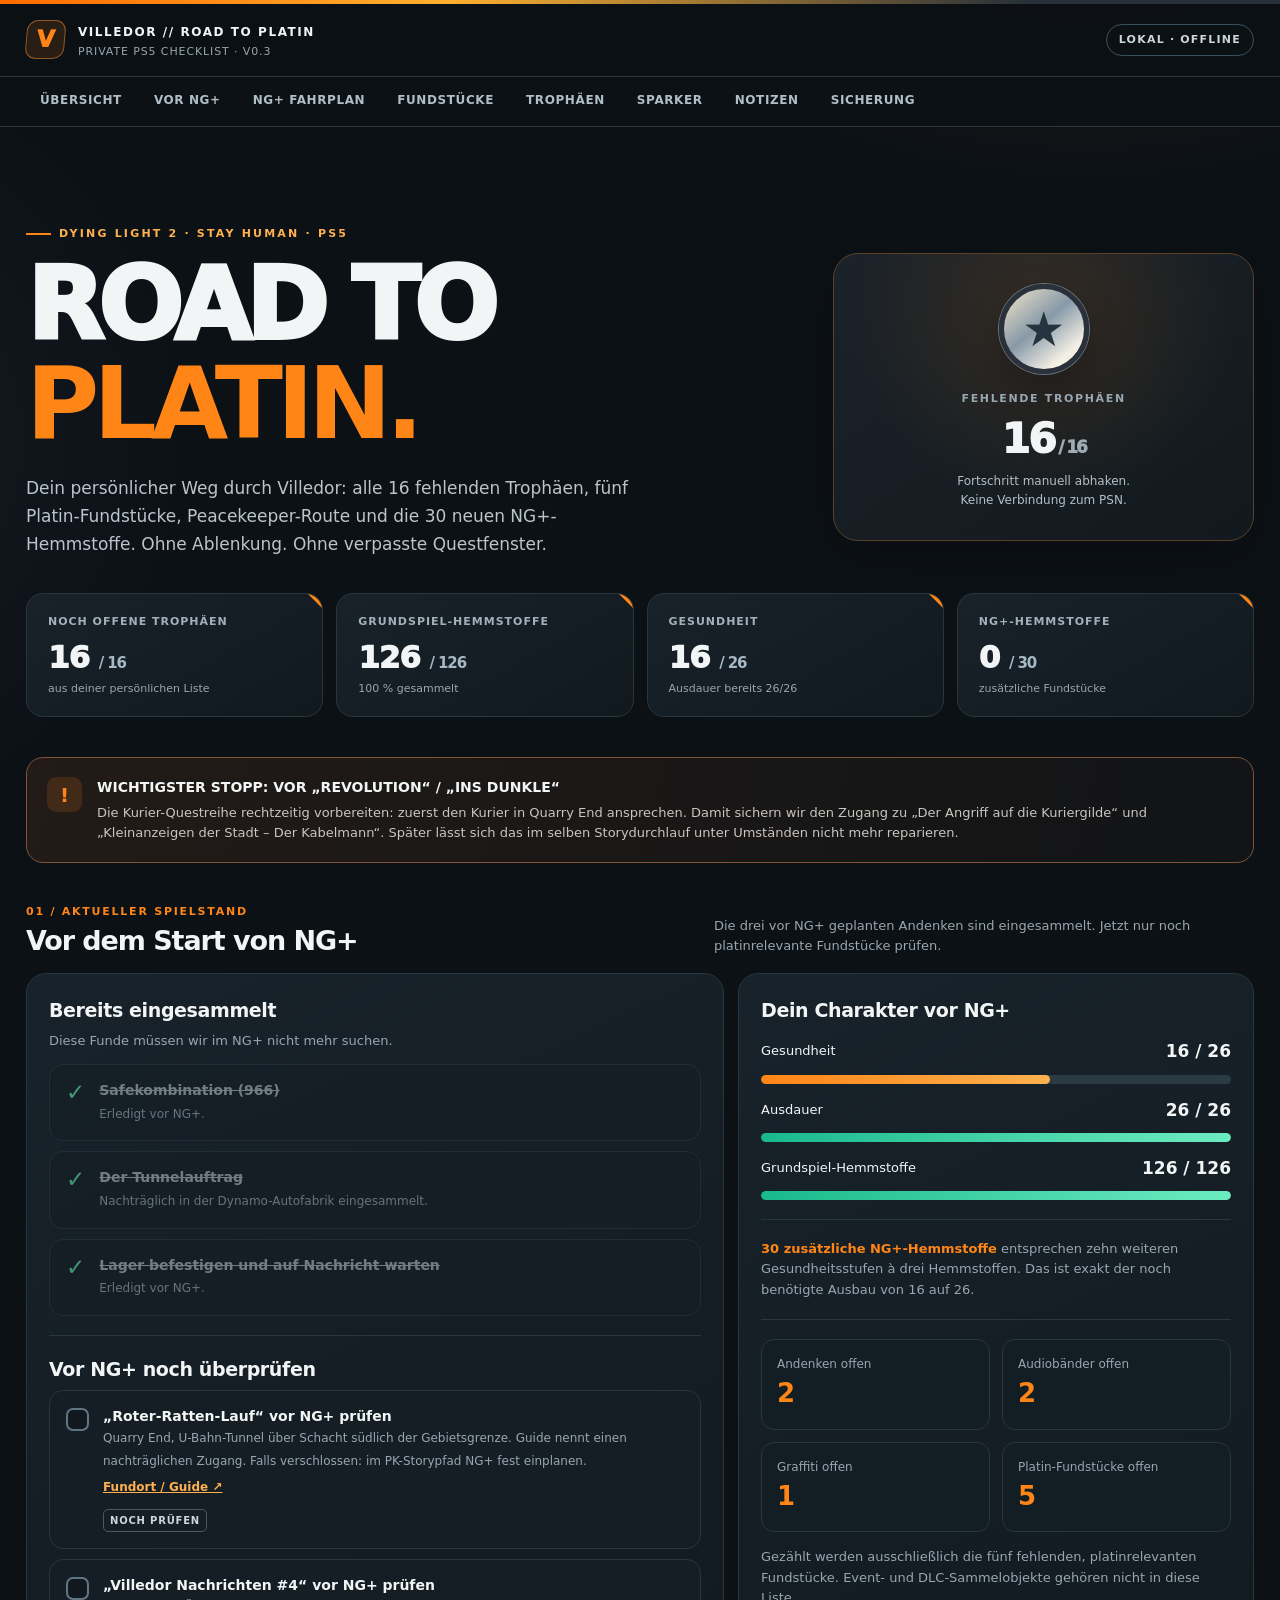
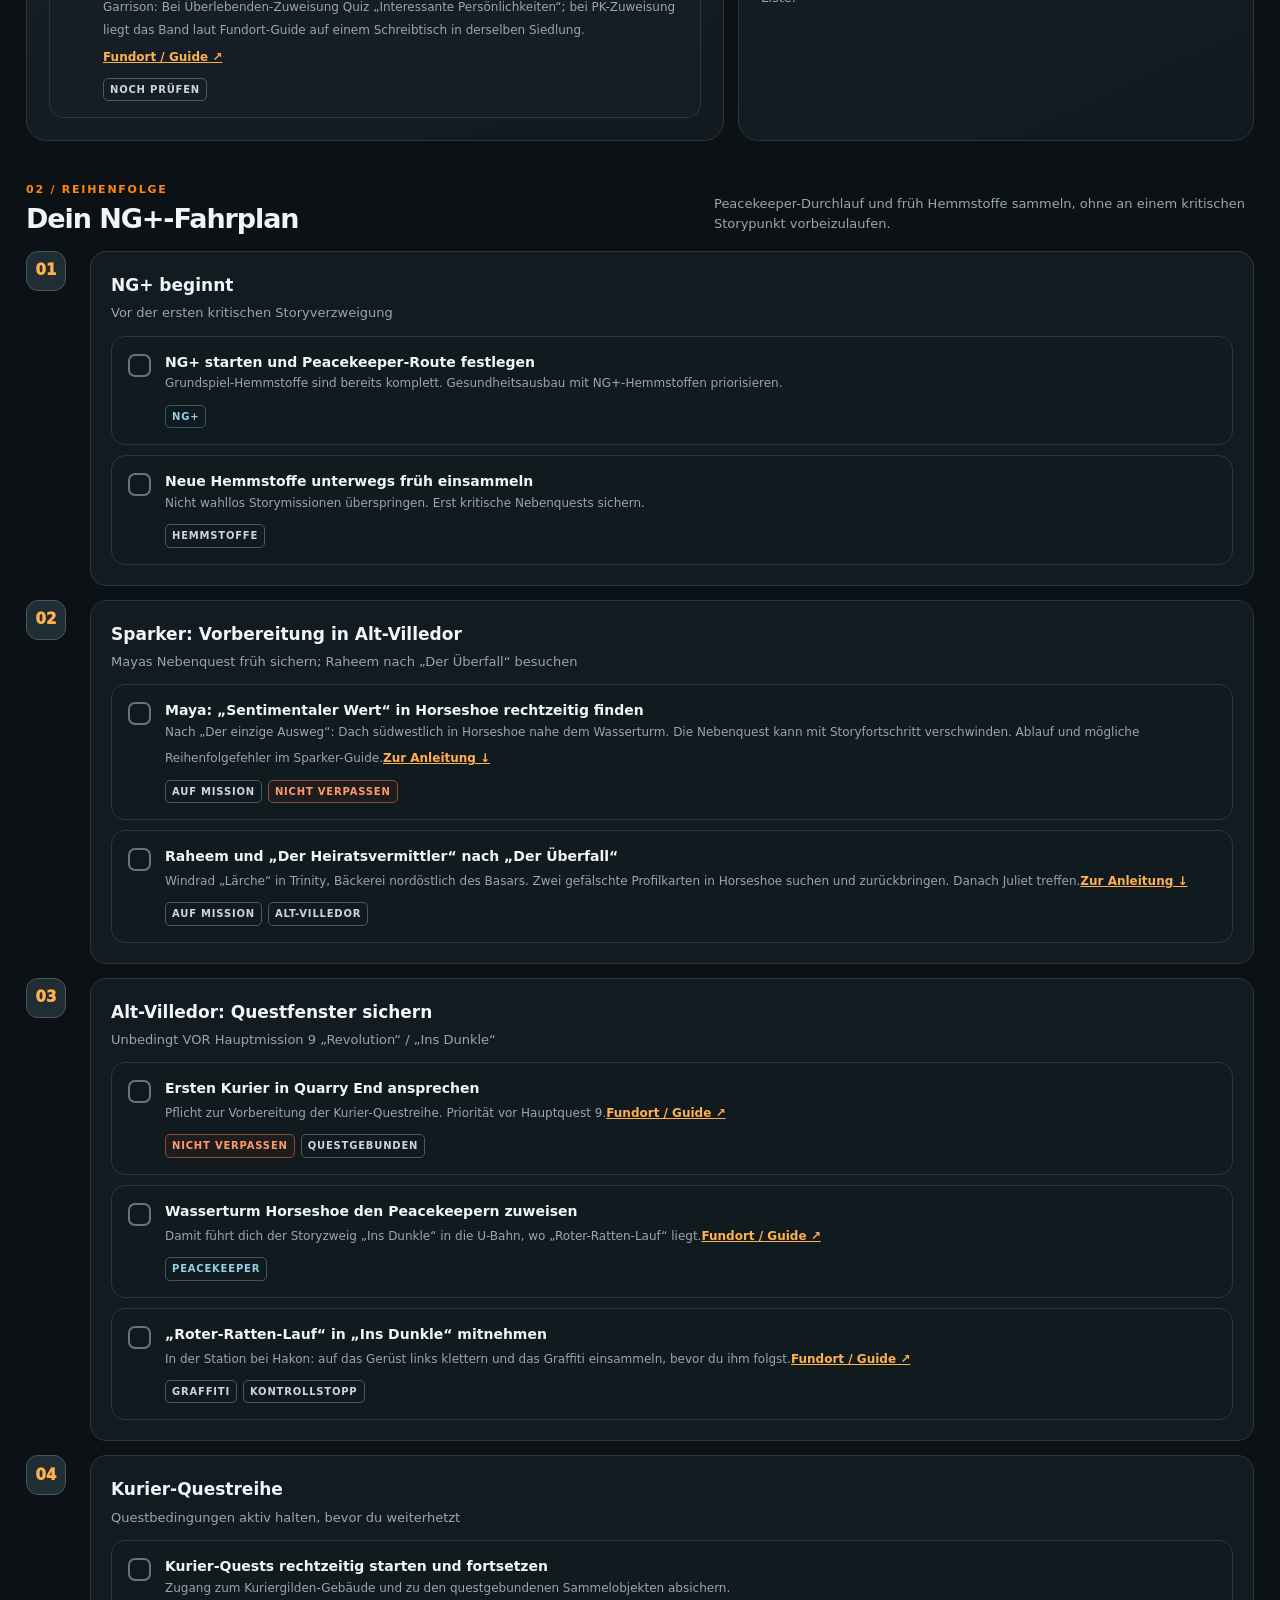
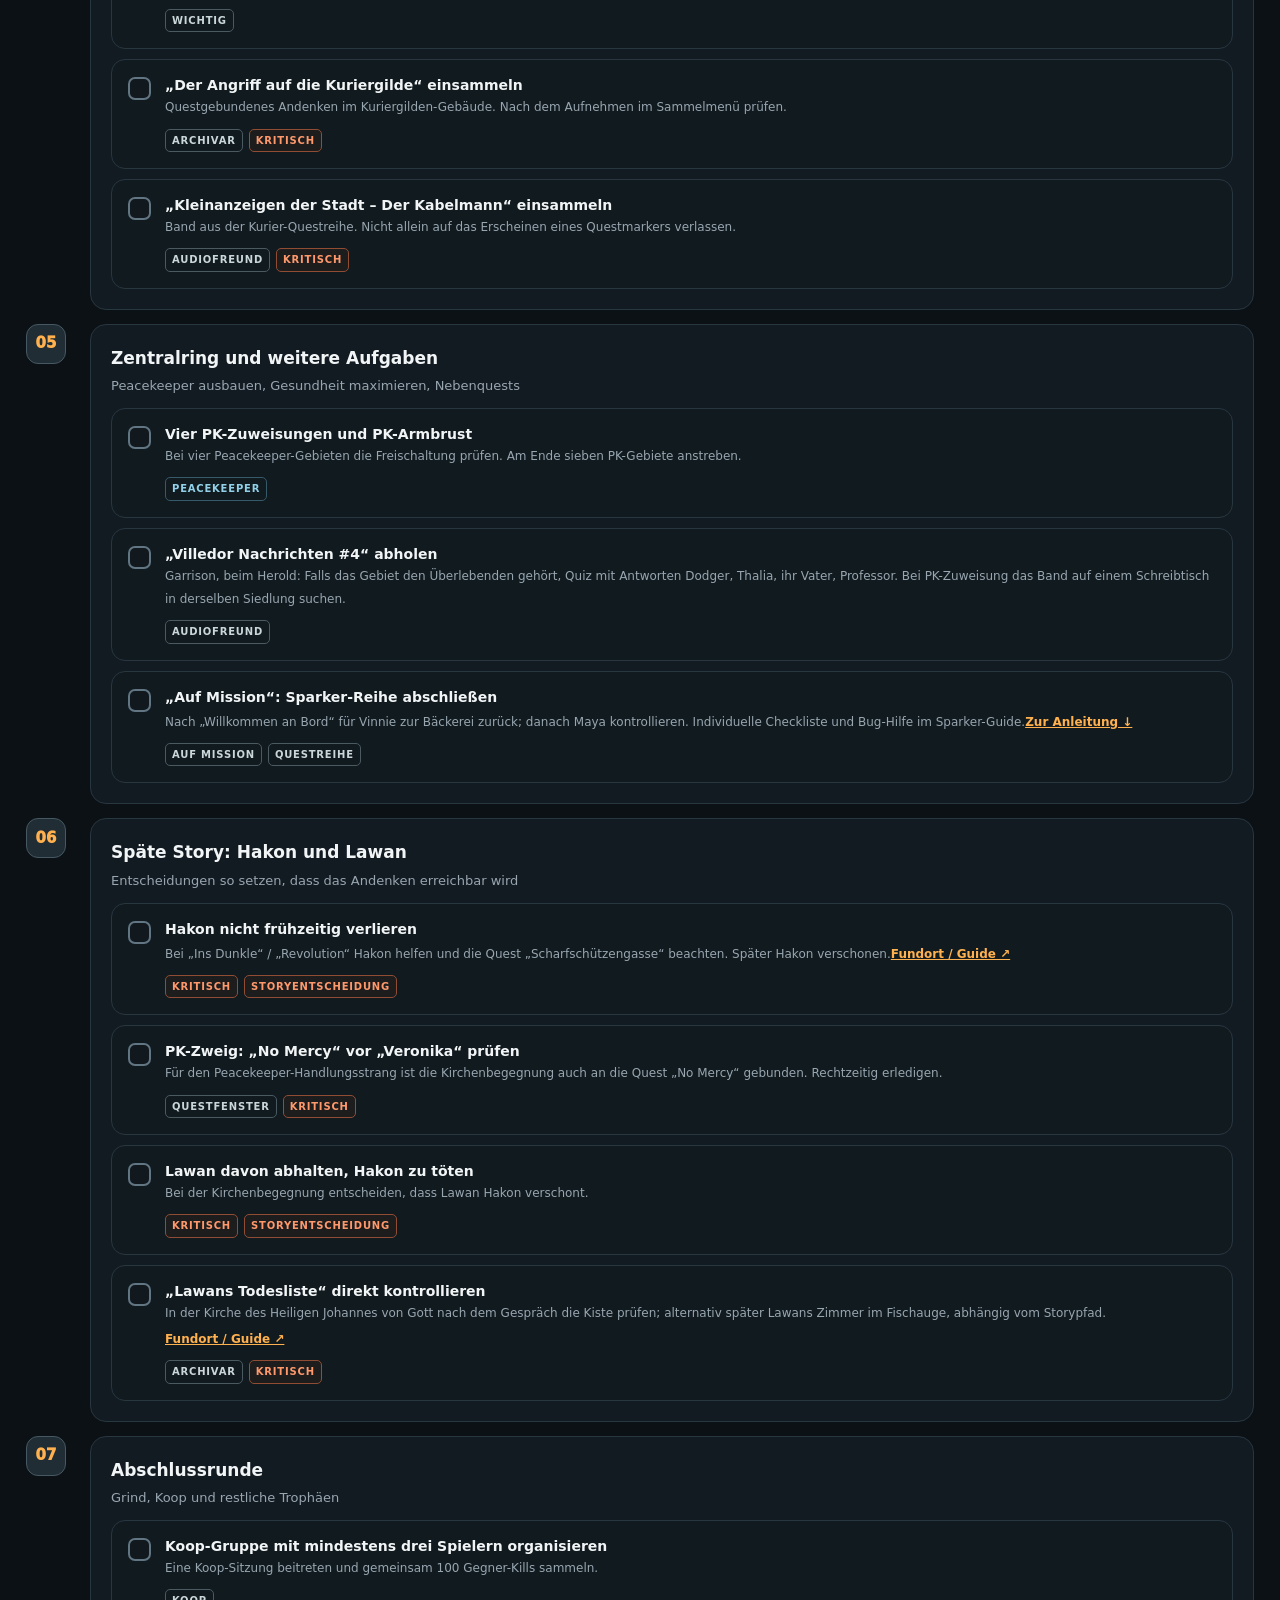
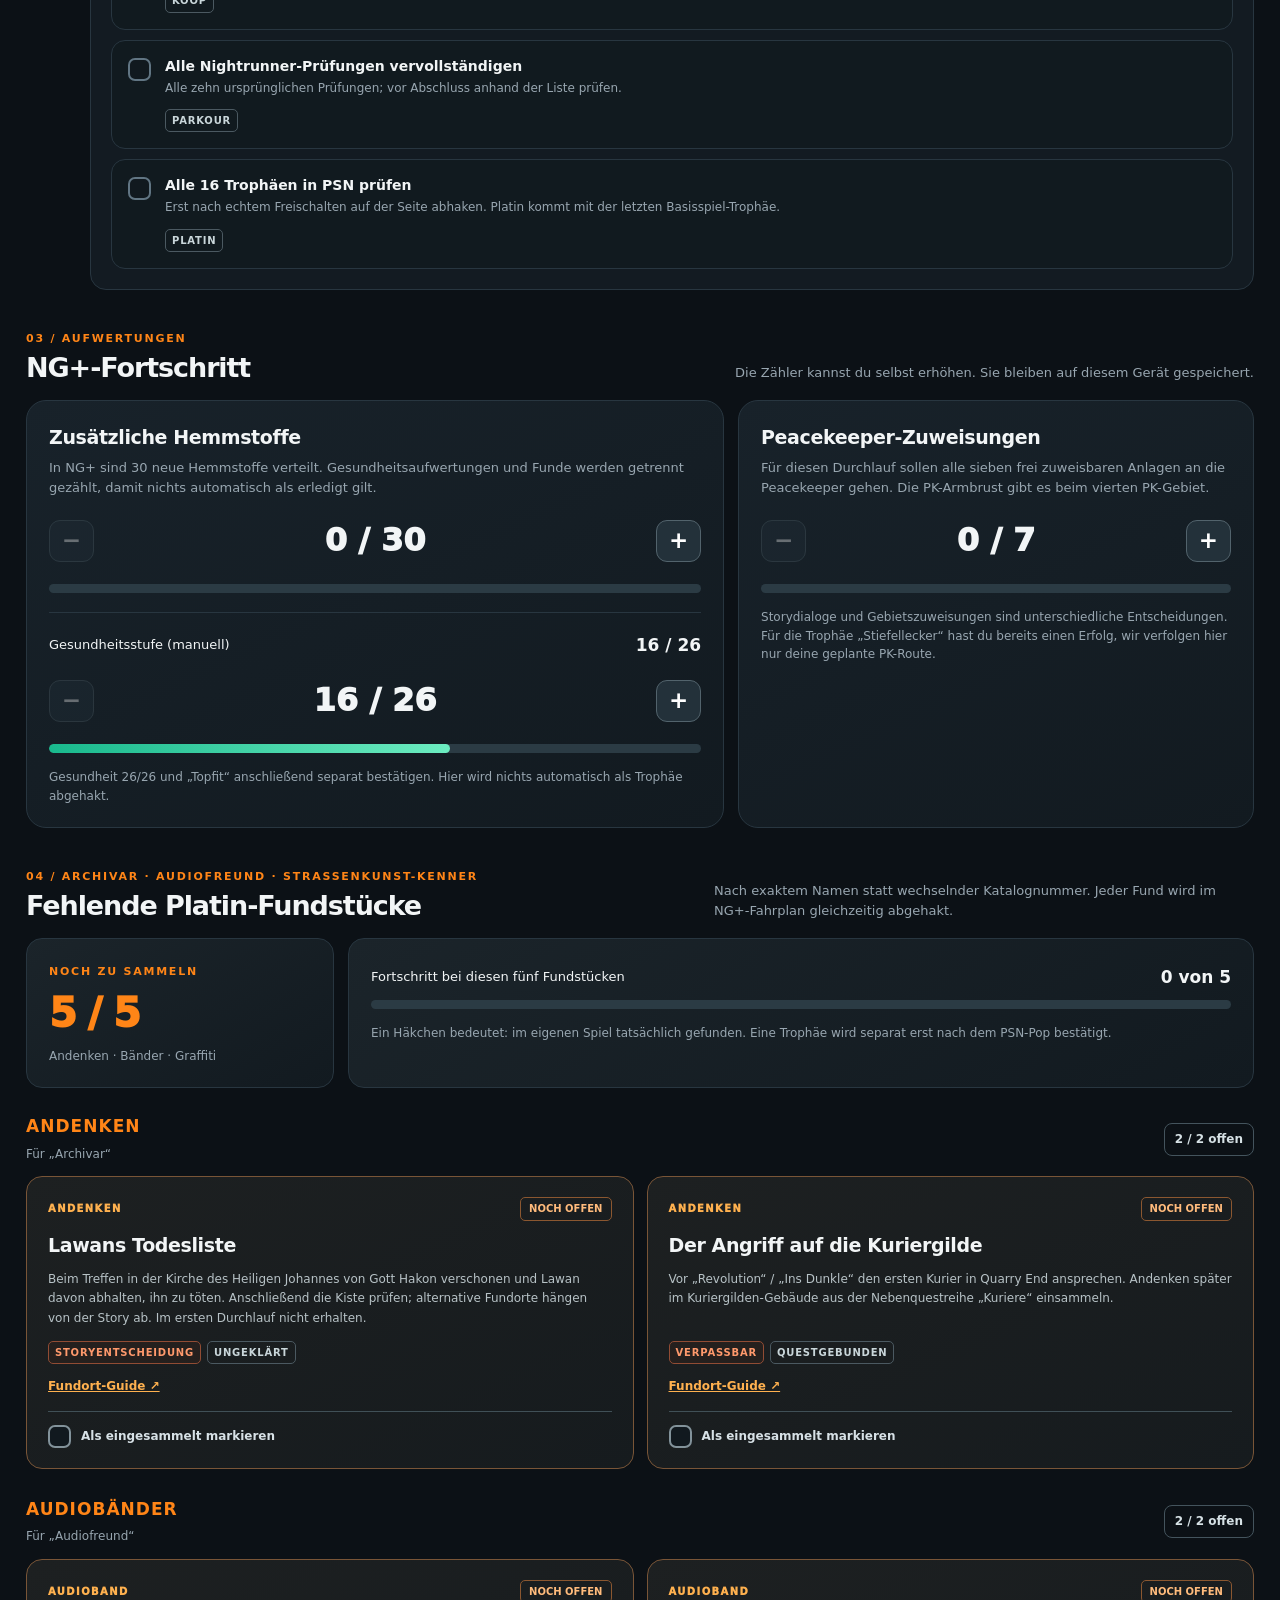
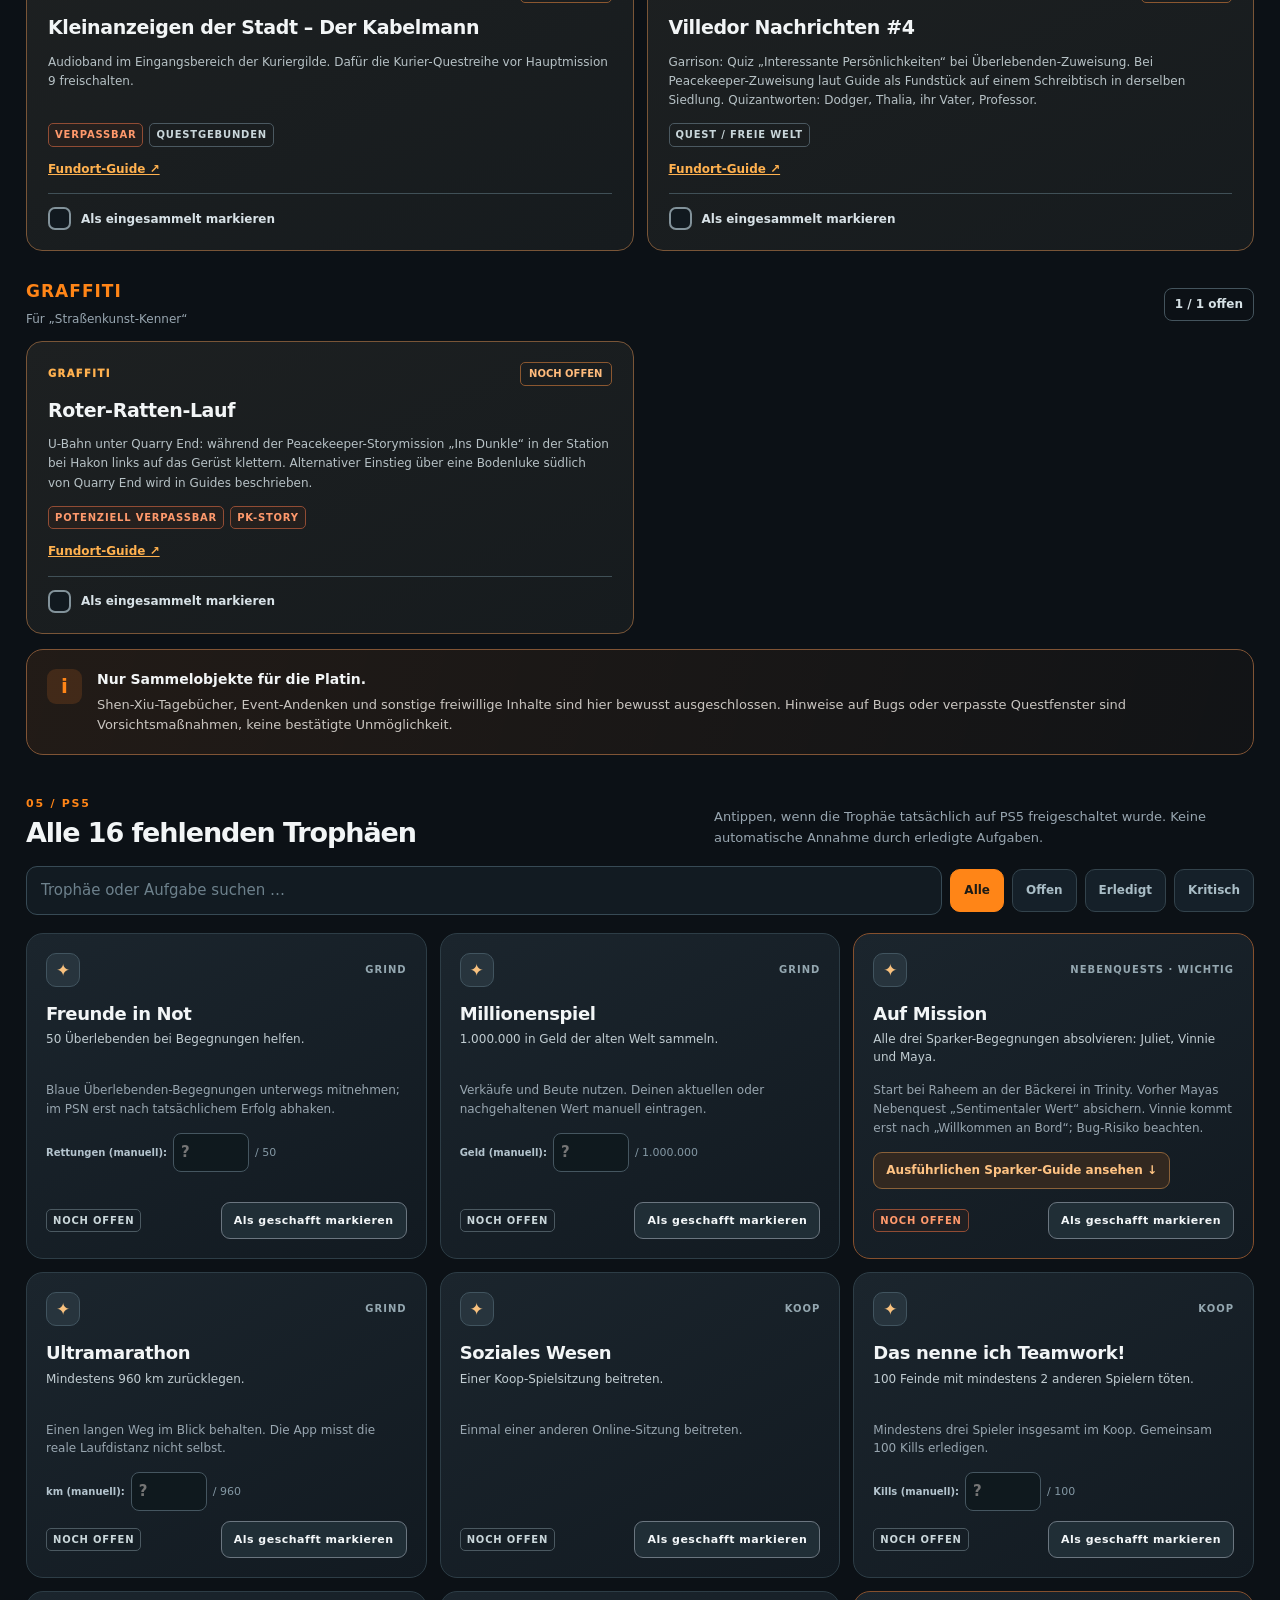
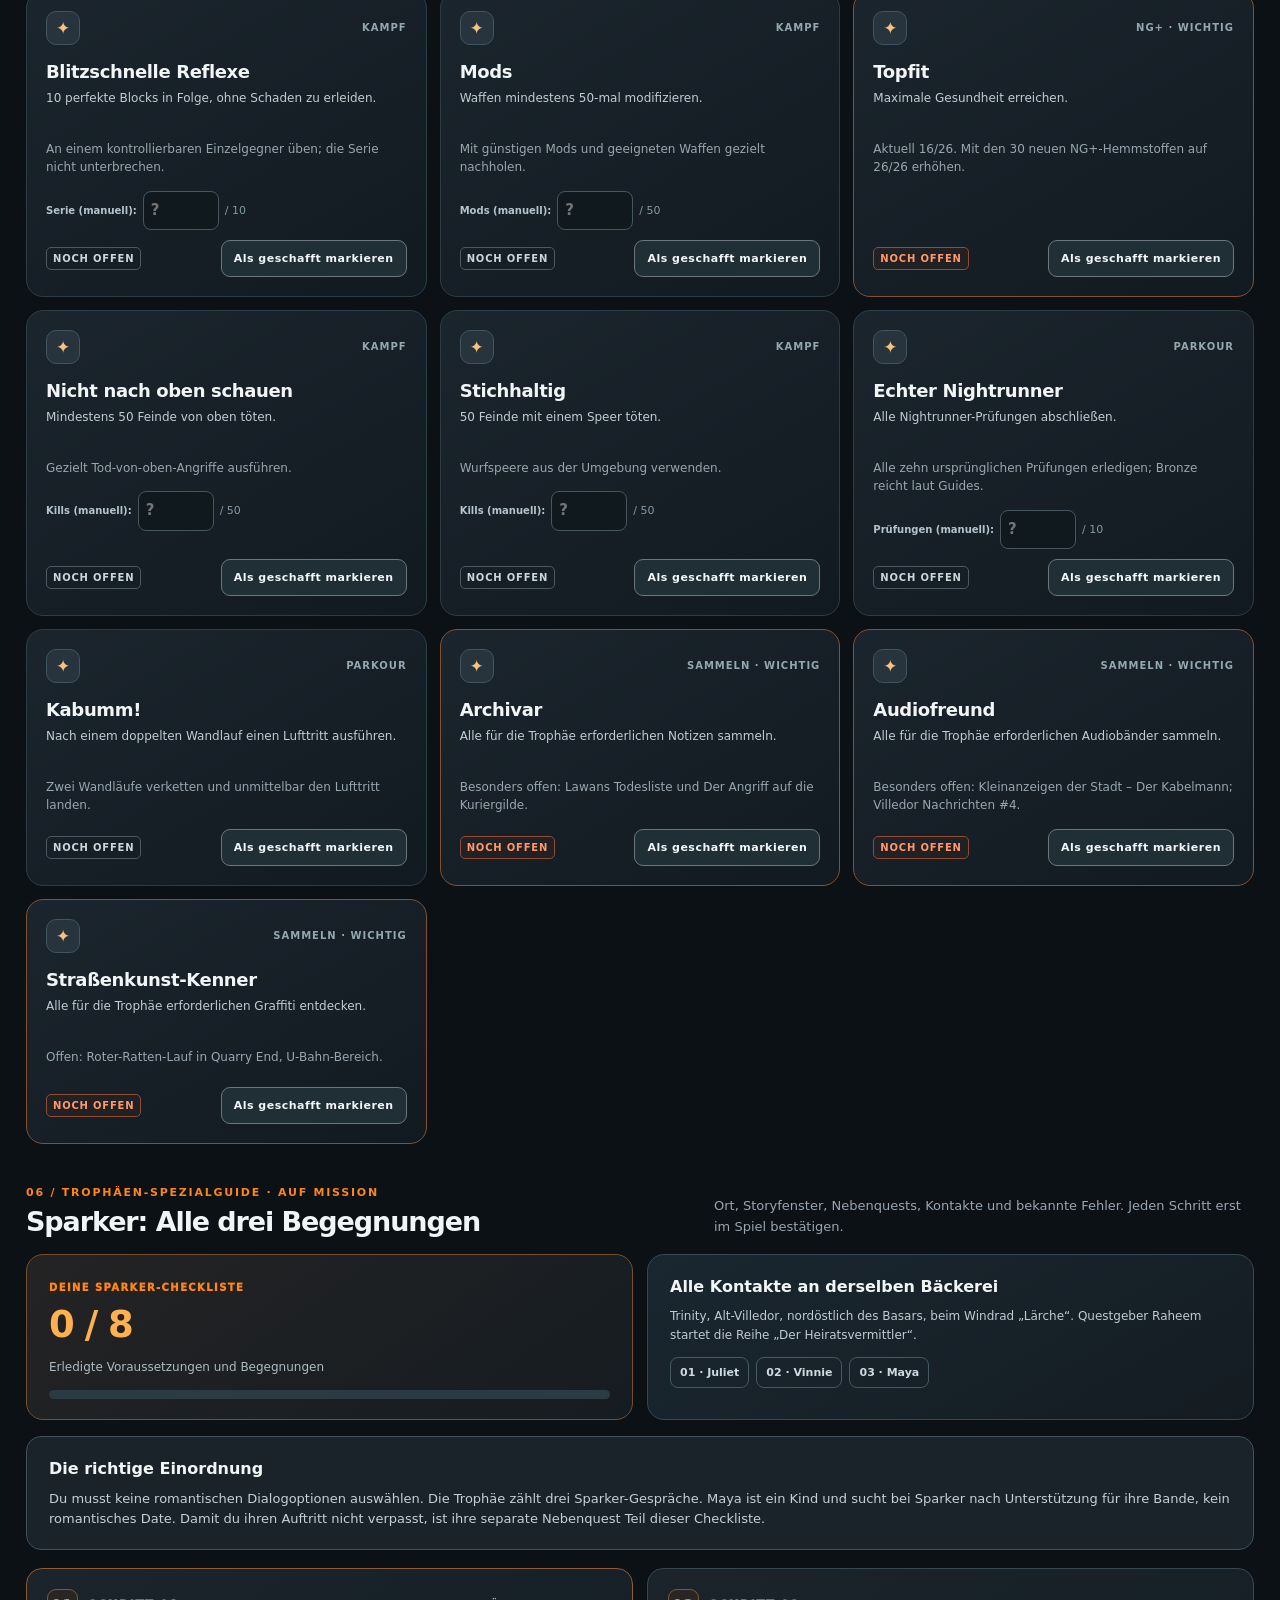
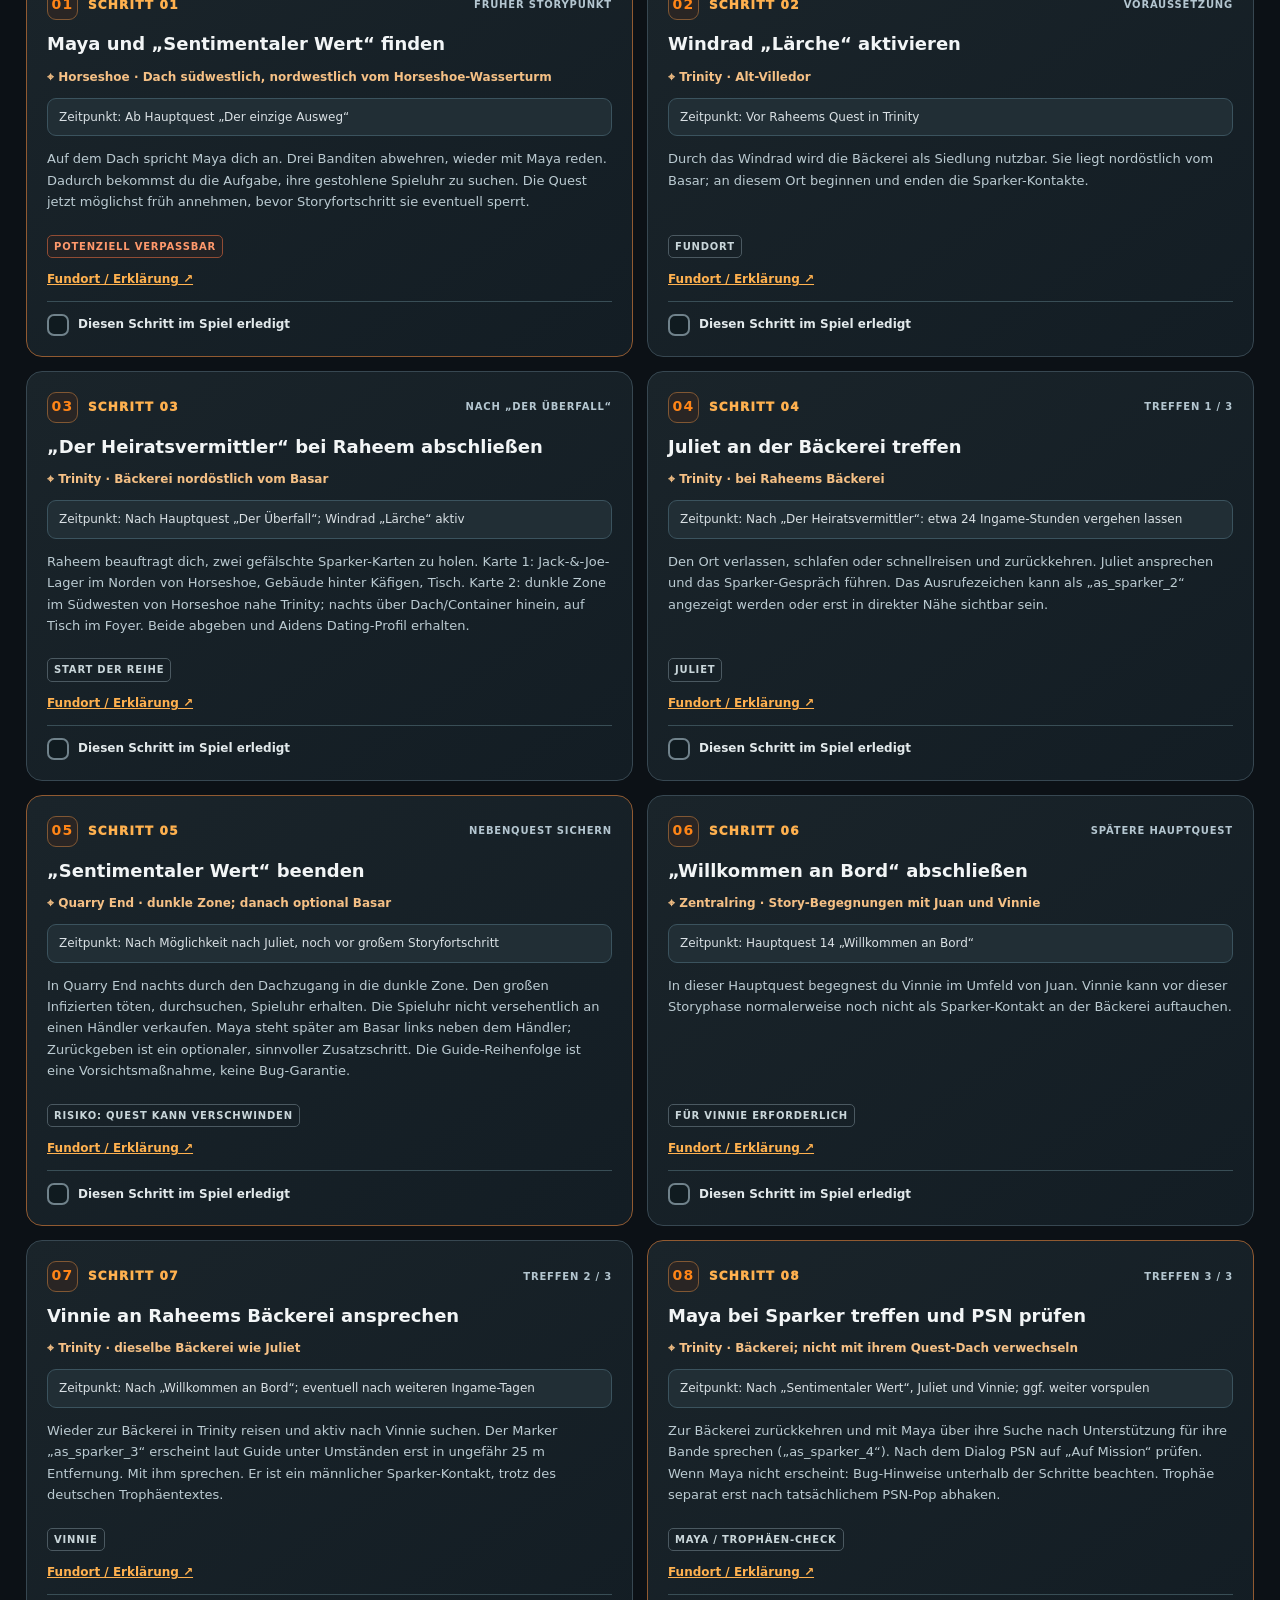
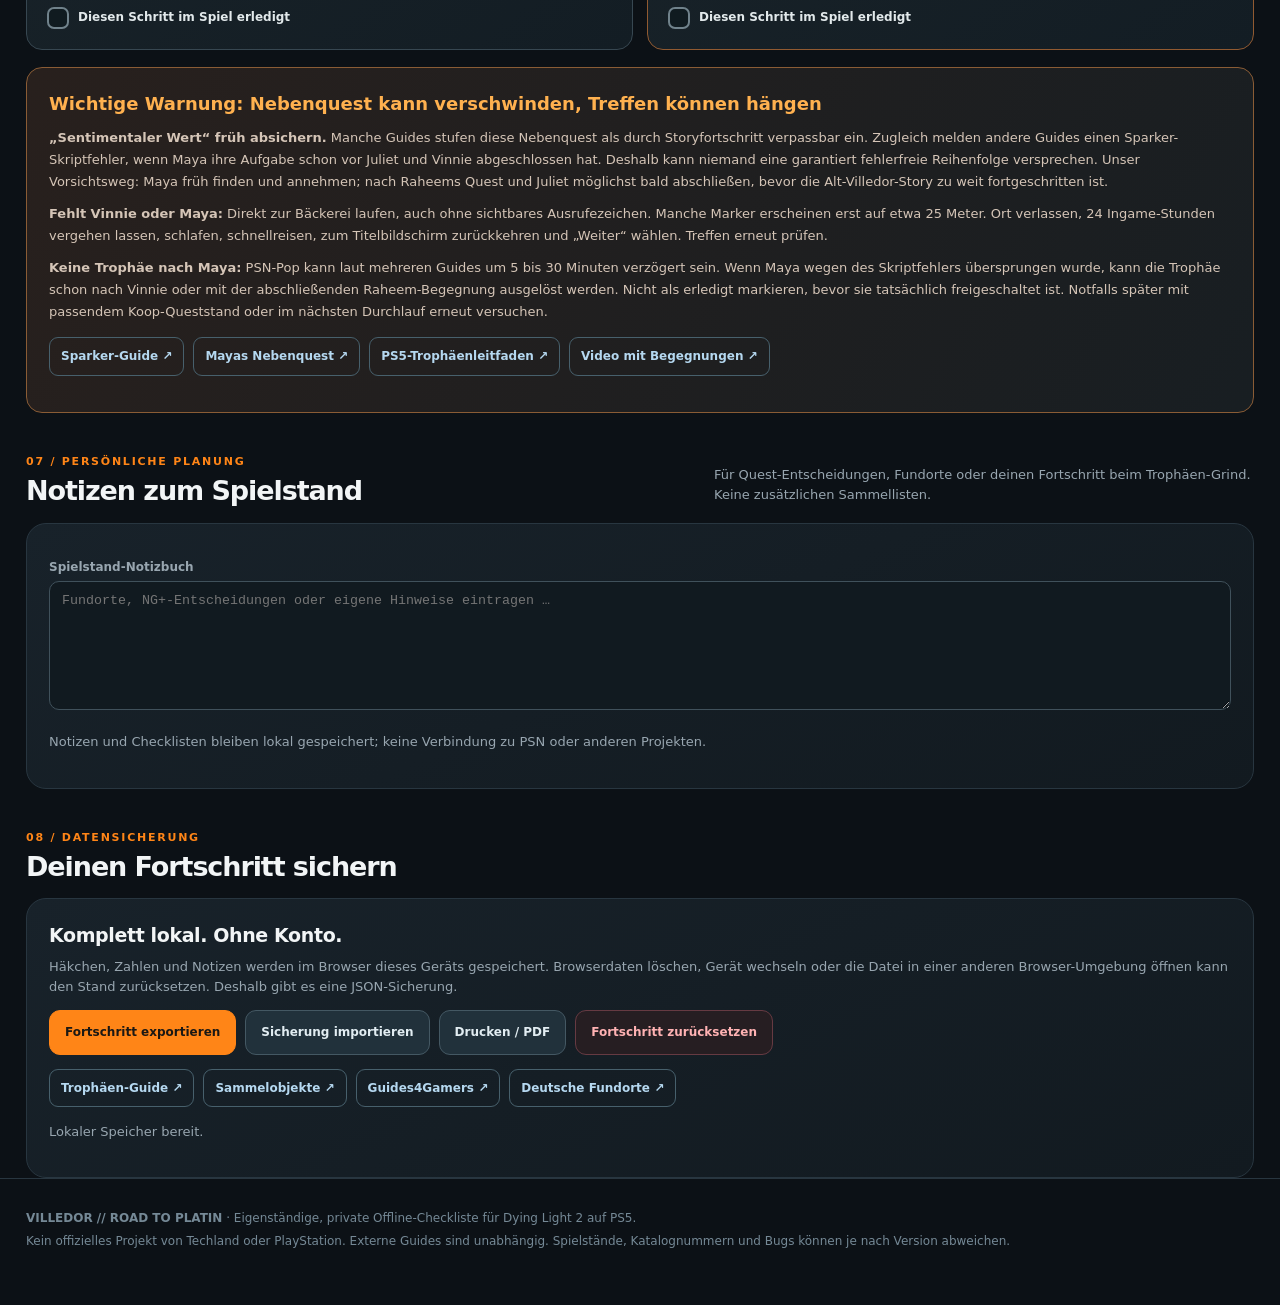
==== commit 052b421d: "Add files via upload" ====
--- a/platin/index.html
+++ b/platin/index.html
@@ -22,32 +22,79 @@
     .checkpoint{border:1px solid #795333;border-radius:17px;background:#201c1b;padding:20px;margin:13px 0}.checkpoint h3{display:flex;align-items:center;gap:9px;margin:0 0 7px;font-size:17px}.checkpoint p{margin:0 0 12px;font-size:13px;color:#c8beb2}.checkpoint .stop{color:var(--orange);font-size:10px;letter-spacing:.12em;font-weight:950}.timeline{display:grid;gap:14px}.timeline-item{display:grid;grid-template-columns:52px 1fr;gap:12px}.timeline-num{height:40px;width:40px;display:grid;place-items:center;background:#202d34;border:1px solid #465862;color:var(--amber);font-weight:950;border-radius:12px}.timeline-body{padding:20px;background:var(--layer);border:1px solid var(--edge);border-radius:16px}.timeline-body h3{margin:0 0 5px;font-size:17px}.timeline-body p{font-size:13px;color:var(--muted);margin-bottom:12px}.timeline-body .tasks{margin-top:10px}.timeline-body .task{background:#111a1f}
     .toolbar{display:flex;flex-wrap:wrap;gap:8px;align-items:center;margin:18px 0}.search{border:1px solid #374a55;background:#121b22;color:#fff;border-radius:11px;padding:12px 14px;flex:1;min-width:200px;outline:none}.search::placeholder{color:#6d818c}.filter{background:#152029;border:1px solid #33434c;color:#a9bdc6;border-radius:10px;padding:11px 13px;font-weight:850;font-size:12px}.filter.active{color:#1c1b16;background:var(--orange);border-color:var(--orange)}.trophies{display:grid;grid-template-columns:repeat(3,minmax(0,1fr));gap:13px}.trophy{background:linear-gradient(150deg,#1b252d,#121a21);border:1px solid #2d3d46;border-radius:17px;padding:19px;position:relative;min-height:245px;display:flex;flex-direction:column}.trophy[data-critical="1"]{border-color:#86502d}.trophy.earned{border-color:#336c59;background:linear-gradient(150deg,#183027,#111d20);opacity:.7}.trophy-header{display:flex;justify-content:space-between;gap:12px;align-items:center}.glyph{display:grid;place-items:center;background:#27343d;border:1px solid #41545f;color:#f8c17e;border-radius:10px;width:34px;height:34px;font-weight:900;font-size:17px}.trophy.earned .glyph{color:#8ff2c7}.trophy .category{color:#94a7b0;font-size:10px;letter-spacing:.1em;font-weight:900;text-transform:uppercase}.trophy h3{font-size:18px;line-height:1.2;letter-spacing:-.02em;margin:16px 0 6px}.trophy .desc{color:#c1cdd2;font-size:12px;line-height:1.5;min-height:38px;margin-bottom:13px}.trophy .how{color:var(--muted);font-size:12px;line-height:1.55;margin-bottom:14px}.trophy-bottom{margin-top:auto;display:flex;flex-wrap:wrap;align-items:center;justify-content:space-between;gap:8px}.checkbtn{border:1px solid #6b7680;background:#202e36;color:#f2f6f8;font-size:11px;letter-spacing:.045em;font-weight:850;border-radius:9px;padding:9px 12px}.checkbtn[aria-pressed="true"]{background:#235c45;border-color:#49b48e;color:#b4ffdd}.trophy .inputline{display:flex;align-items:center;gap:6px;flex-wrap:wrap;margin-bottom:10px}.trophy .inputline label{font-size:10px;font-weight:850;color:#b4c4ce}.number-input{width:76px;padding:7px;border:1px solid #455660;background:#0f191e;border-radius:8px;color:#fff;font-weight:800}.trophy small{color:#8498a4;font-size:11px}
     details.panel{padding:0}details.panel summary{list-style:none;padding:21px;display:flex;align-items:center;justify-content:space-between;cursor:pointer;font-size:17px;font-weight:850}details.panel summary::-webkit-details-marker{display:none}details.panel summary:after{content:"+";font-size:25px;color:var(--orange);line-height:1}details.panel[open] summary:after{content:"−"}details.panel>.inner{padding:0 21px 21px}.extras-grid{display:grid;grid-template-columns:1fr 1fr;gap:12px}.field{display:block;color:var(--muted);font-size:12px;font-weight:750;margin:12px 0 5px}.text-input{padding:11px 12px;color:var(--text);background:#111a20;border:1px solid #40515b;border-radius:10px;width:100%}.source-list{display:flex;gap:9px;flex-wrap:wrap;margin:14px 0}.source-list a{display:inline-flex;border:1px solid #47606c;border-radius:9px;padding:9px 11px;color:#b5d8f0;text-decoration:none;font-size:12px;font-weight:800}.source-list a:hover{background:#1d2d35}.actionbar{display:flex;gap:9px;flex-wrap:wrap}.action{border:1px solid #445863;color:#e2edf2;background:#21313b;border-radius:11px;font-weight:850;padding:12px 15px;font-size:12px}.action.primary{background:var(--orange);border-color:var(--orange);color:#1b1814}.action.danger{background:#261e22;border-color:#663a42;color:#ffb2b3}.file-input{display:none}.muted{color:var(--muted)}.footer{border-top:1px solid var(--edge);color:#758996;font-size:12px;padding:26px 0 50px}.footer p{margin:4px 0}.noprint{}
+    .collection-overview{display:grid;grid-template-columns:minmax(180px,.34fr) 1fr;gap:14px;margin-bottom:25px}.collection-total,.collection-meter{padding:20px 22px;border:1px solid var(--edge);border-radius:16px;background:linear-gradient(150deg,#1b242a,#121a20)}.collection-total strong{display:block;font-size:40px;color:var(--orange);line-height:1.15;margin:8px 0;font-weight:950;letter-spacing:-.04em}.collection-sub{color:var(--muted);font-size:12px}.collection-meter .statrow{margin-top:5px}.collection-meter .hint{margin-bottom:0}.collect-groups{display:grid;gap:27px}.collect-group{margin:0}.collect-group-head{display:flex;justify-content:space-between;align-items:center;gap:15px;margin-bottom:11px}.collect-group-head h3{margin:0 0 2px;color:var(--orange);font-size:17px;text-transform:uppercase;letter-spacing:.06em}.collect-group-head span{font-size:12px;color:var(--muted)}.collect-group-head strong{font-size:12px;color:#d6e1e5;font-weight:850;border:1px solid #44545d;border-radius:8px;padding:6px 10px;white-space:nowrap}.collect-grid{display:grid;grid-template-columns:repeat(2,minmax(0,1fr));gap:13px}.collect-card{display:flex;flex-direction:column;align-items:stretch;padding:20px 21px;background:linear-gradient(155deg,#1d2021,#161b1e);border:1px solid #795537;border-radius:16px;gap:13px;min-width:0;cursor:pointer;transition:border-color .18s,background .18s}.collect-card:hover{border-color:#ec984f}.collect-card.is-done{border-color:#376e59;background:linear-gradient(155deg,#162822,#131e20)}.collect-top{display:flex;align-items:center;justify-content:space-between;gap:10px;flex-wrap:wrap}.collect-type{color:var(--amber);font-size:10px;font-weight:950;letter-spacing:.14em}.collect-state{color:#ffbb7c;border:1px solid #8b5730;padding:3px 8px;border-radius:5px;font-size:10px;font-weight:900}.collect-state.collected{color:#9ceec8;border-color:#4e8b72}.collect-title{font-size:19px;font-weight:900;line-height:1.25;letter-spacing:-.02em}.collect-desc{color:#b7c2c6;font-size:12px;line-height:1.6;flex:1}.collect-card .tagline{margin-top:0}.collect-card>a{font-weight:800;font-size:12px;align-self:flex-start}.collect-check{border-top:1px solid #405057;padding-top:13px;display:flex;align-items:center;gap:10px;color:#d7e1e6;font-weight:850;font-size:12px;margin-top:2px;cursor:pointer}.collect-check input{appearance:none;width:23px;height:23px;flex:none;border-radius:7px;border:2px solid #82929a;background:#11191f;display:grid;place-items:center;cursor:pointer;margin:0}.collect-check input:checked{background:var(--green);border-color:var(--green)}.collect-check input:checked:before{content:"✓";color:#08261a;font-weight:950;font-size:16px}
+
+    /* Auf Mission: eigenständiger, mobile-first Sparker-Leitfaden */
+    .sparker-overview{display:grid;grid-template-columns:1fr 1fr;gap:14px;margin-bottom:16px}
+    .sparker-kpi{padding:20px 22px;border:1px solid #76502c;background:linear-gradient(145deg,#242324,#151c21);border-radius:17px}
+    .sparker-kpi .kicker{font-size:10px;color:var(--orange);font-weight:950;letter-spacing:.14em;text-transform:uppercase}
+    .sparker-kpi strong{display:block;font-size:37px;line-height:1.1;margin:7px 0 12px;letter-spacing:-.04em;color:var(--amber)}
+    .sparker-kpi small{display:block;color:#aebbc2;font-size:12px}
+    .sparker-kpi .bar{margin-top:14px}
+    .sparker-summary{padding:20px 22px;border:1px solid #344953;background:linear-gradient(150deg,#1a2730,#141c22);border-radius:17px}
+    .sparker-summary h3{font-size:16px;margin:0 0 7px}
+    .sparker-summary p{font-size:12px;color:#bfccd3;line-height:1.6;margin:0 0 12px}
+    .sparker-summary .pill-row{display:flex;flex-wrap:wrap;gap:7px}
+    .sparker-summary .pill-row span{font-size:11px;color:#cfdae0;font-weight:850;border:1px solid #455963;border-radius:8px;padding:6px 9px}
+    .sparker-intro{padding:20px 22px;border-radius:15px;background:#1a2329;border:1px solid #40525b;margin-bottom:18px}
+    .sparker-intro h3{font-size:16px;margin:0 0 7px}.sparker-intro p{font-size:13px;color:#c5d0d6;margin:0}
+    .sparker-steps{display:grid;grid-template-columns:repeat(2,minmax(0,1fr));gap:14px}
+    .sparker-step{border:1px solid #374751;background:linear-gradient(145deg,#1a242a,#131d24);border-radius:16px;padding:20px;display:flex;flex-direction:column;gap:12px;min-width:0;position:relative}
+    .sparker-step.urgent{border-color:#915a31}
+    .sparker-step.done{border-color:#3d7c63;background:linear-gradient(145deg,#162922,#131d20)}
+    .sparker-step-head{display:flex;align-items:center;justify-content:space-between;gap:9px}
+    .sparker-num{display:flex;align-items:center;gap:10px;color:var(--amber);font-weight:950;font-size:12px;letter-spacing:.1em}
+    .sparker-num b{display:grid;place-items:center;border:1px solid #815733;border-radius:9px;background:#292524;width:31px;height:31px;color:var(--orange);font-size:14px}
+    .sparker-stage{font-weight:900;font-size:10px;text-transform:uppercase;color:#b4c6d0;letter-spacing:.08em}
+    .sparker-step h3{font-size:18px;line-height:1.3;margin:0}.sparker-step.done h3{color:#b1c8bc}
+    .sparker-where{font-size:12px;color:#f5c085;font-weight:850;line-height:1.5}
+    .sparker-when{font-size:12px;color:#d9e0e4;background:#212e35;border:1px solid #3b535e;border-radius:9px;padding:9px 11px}
+    .sparker-desc{font-size:13px;color:#bbcbd2;line-height:1.65;margin:0;flex:1}
+    .sparker-link{font-size:12px;font-weight:850;align-self:flex-start}
+    .sparker-check{display:flex;align-items:center;gap:9px;border-top:1px solid #394e56;padding-top:12px;font-size:12px;font-weight:850;color:#e2e9eb;cursor:pointer}
+    .sparker-check input{appearance:none;width:22px;height:22px;margin:0;border:2px solid #70828b;background:#101b20;border-radius:7px;display:grid;place-items:center;flex:none;cursor:pointer}
+    .sparker-check input:checked{border-color:var(--green);background:var(--green)}.sparker-check input:checked:before{content:'✓';color:#08261a;font-size:15px;font-weight:950}
+    .sparker-bugs{border:1px solid #8a5c35;border-radius:16px;background:linear-gradient(120deg,#28201d,#181e22);padding:22px;margin-top:17px}
+    .sparker-bugs h3{font-size:18px;color:var(--amber);margin:0 0 9px}
+    .sparker-bugs p{font-size:13px;line-height:1.7;color:#d5c5b7;margin:0 0 10px}
+    .sparker-bugs p:last-child{margin-bottom:0}
+    .trophy-guide-link{display:inline-flex;align-items:center;gap:6px;align-self:flex-start;border:1px solid #8a6139;color:#ffc383;border-radius:9px;background:#322820;padding:8px 12px;margin:1px 0 13px;text-decoration:none;font-weight:850;font-size:12px}
+    .trophy-guide-link:hover{border-color:var(--orange);color:white}
+    @media(max-width:760px){.sparker-overview,.sparker-steps{grid-template-columns:1fr}.sparker-kpi,.sparker-summary,.sparker-step,.sparker-bugs{padding:17px}.sparker-kpi strong{font-size:30px}}
     @media(max-width:1000px){.trophies{grid-template-columns:repeat(2,minmax(0,1fr))}.hero{grid-template-columns:1fr 275px}h1{font-size:65px}}@media(max-width:760px){.wrap{padding:0 15px}.hero{grid-template-columns:1fr;padding-top:33px}.hero-side{display:none}.metrics{grid-template-columns:repeat(2,minmax(0,1fr))}.split,.extras-grid{grid-template-columns:1fr}.trophies{grid-template-columns:1fr}.section-head{display:block}.section-head p{margin-top:8px}.section-head h2{font-size:25px}h1{font-size:clamp(53px,12vw,75px)}.lead{font-size:15px}.brandmark b{font-size:11px}.badge{font-size:10px}.toolbar .search{flex-basis:100%}nav a{padding:13px 11px;font-size:11px}.panel{padding:17px}.metric{padding:15px;min-height:105px}.metric .value{font-size:26px}section{margin-top:29px}}@media(prefers-reduced-motion:reduce){html{scroll-behavior:auto}*,*:before,*:after{transition:none!important}}@media print{body{background:#fff;color:#111}nav,.toolbar,.actionbar,.brand .badge,.hero-side,.footer,.stepper,.checkbtn{display:none!important}.wrap{max-width:none}.trophy,.panel,.timeline-body,.task,.metric{color:#111;background:#fff;border-color:#bbb;break-inside:avoid}h1 strong,.eyebrow,.section-label{color:#a44c00}.metric .value,.task-title,h2,h3{color:#111}.trophy .how,.trophy .desc,.task-text,p,.muted{color:#333!important}.trophies{grid-template-columns:repeat(2,1fr)}section{break-before:auto}}
   </style>
 </head>
 <body>
 <div class="topline"></div>
-<header><div class="wrap brand"><a href="#start" class="brandmark" aria-label="Nach oben"><span class="monogram">V</span><span><b>VILLEDOR // ROAD TO PLATIN</b><span>PRIVATE PS5 CHECKLIST · V0.1</span></span></a><span class="badge">LOKAL · OFFLINE</span></div></header>
-<nav aria-label="Navigation"><div class="wrap"><a href="#start">Übersicht</a><a href="#vorher">Vor NG+</a><a href="#fahrplan">NG+ Fahrplan</a><a href="#fundstuecke">Fundstücke</a><a href="#trophaeen">Trophäen</a><a href="#extras">Extras</a><a href="#backup">Sicherung</a></div></nav>
+<header><div class="wrap brand"><a href="#start" class="brandmark" aria-label="Nach oben"><span class="monogram">V</span><span><b>VILLEDOR // ROAD TO PLATIN</b><span>PRIVATE PS5 CHECKLIST · V0.3</span></span></a><span class="badge">LOKAL · OFFLINE</span></div></header>
+<nav aria-label="Navigation"><div class="wrap"><a href="#start">Übersicht</a><a href="#vorher">Vor NG+</a><a href="#fahrplan">NG+ Fahrplan</a><a href="#fundstuecke">Fundstücke</a><a href="#trophaeen">Trophäen</a><a href="#sparker-guide">Sparker</a><a href="#notizen">Notizen</a><a href="#backup">Sicherung</a></div></nav>
 <main class="wrap">
-  <section id="start" class="hero"><div><div class="eyebrow">Dying Light 2 · Stay Human · PS5</div><h1>ROAD TO<br><strong>PLATIN.</strong></h1><p class="lead">Dein persönlicher Weg durch Villedor: alle fehlenden Trophäen, kritische Sammelobjekte, Peacekeeper-Route und die 30 neuen NG+-Hemmstoffe. Ohne Ablenkung. Ohne verpasste Questfenster.</p></div><div class="hero-side"><div class="medal" aria-hidden="true">★</div><div class="overline">FEHLENDE TROPHÄEN</div><div class="big"><span id="heroRemaining">16</span><span style="font-size:17px;color:#9dabb5"> / 16</span></div><div class="note">Fortschritt manuell abhaken.<br>Keine Verbindung zum PSN.</div></div></section>
+  <section id="start" class="hero"><div><div class="eyebrow">Dying Light 2 · Stay Human · PS5</div><h1>ROAD TO<br><strong>PLATIN.</strong></h1><p class="lead">Dein persönlicher Weg durch Villedor: alle 16 fehlenden Trophäen, fünf Platin-Fundstücke, Peacekeeper-Route und die 30 neuen NG+-Hemmstoffe. Ohne Ablenkung. Ohne verpasste Questfenster.</p></div><div class="hero-side"><div class="medal" aria-hidden="true">★</div><div class="overline">FEHLENDE TROPHÄEN</div><div class="big"><span id="heroRemaining">16</span><span style="font-size:17px;color:#9dabb5"> / 16</span></div><div class="note">Fortschritt manuell abhaken.<br>Keine Verbindung zum PSN.</div></div></section>
   <div class="metrics" aria-label="Aktueller Status"><div class="metric"><div class="label">Noch offene Trophäen</div><div class="value" id="metricTrophies">16 <em>/ 16</em></div><div class="sub">aus deiner persönlichen Liste</div></div><div class="metric"><div class="label">Grundspiel-Hemmstoffe</div><div class="value">126 <em>/ 126</em></div><div class="sub">100 % gesammelt</div></div><div class="metric"><div class="label">Gesundheit</div><div class="value" id="metricHealth">16 <em>/ 26</em></div><div class="sub">Ausdauer bereits 26/26</div></div><div class="metric"><div class="label">NG+-Hemmstoffe</div><div class="value"><span id="metricInhibitors">0</span> <em>/ 30</em></div><div class="sub">zusätzliche Fundstücke</div></div></div>
 
   <section aria-label="Wichtige Warnung"><div class="alert"><span class="symbol">!</span><div><strong>WICHTIGSTER STOPP: VOR „REVOLUTION“ / „INS DUNKLE“</strong><p>Die Kurier-Questreihe rechtzeitig vorbereiten: zuerst den Kurier in Quarry End ansprechen. Damit sichern wir den Zugang zu „Der Angriff auf die Kuriergilde“ und „Kleinanzeigen der Stadt – Der Kabelmann“. Später lässt sich das im selben Storydurchlauf unter Umständen nicht mehr reparieren.</p></div></div></section>
 
-  <section id="vorher"><div class="section-head"><div><div class="section-label">01 / Aktueller Spielstand</div><h2>Vor dem Start von NG+</h2></div><p>Die drei gezielt gesuchten Andenken sind bereits erledigt. Freiwillige Funde können vor NG+ noch mitgenommen werden.</p></div><div class="split"><div class="panel"><h3>Bereits eingesammelt</h3><p>Diese Funde müssen wir im NG+ nicht mehr suchen.</p><div class="tasks"><div class="task done"><span style="color:var(--green);font-size:23px;line-height:1">✓</span><div class="task-content"><span class="task-title">Safekombination (966)</span><div class="task-text">Erledigt vor NG+.</div></div></div><div class="task done"><span style="color:var(--green);font-size:23px;line-height:1">✓</span><div class="task-content"><span class="task-title">Der Tunnelauftrag</span><div class="task-text">Nachträglich in der Dynamo-Autofabrik eingesammelt.</div></div></div><div class="task done"><span style="color:var(--green);font-size:23px;line-height:1">✓</span><div class="task-content"><span class="task-title">Lager befestigen und auf Nachricht warten</span><div class="task-text">Erledigt vor NG+.</div></div></div></div><div class="separator"></div><h3>Offene Fundstücke jetzt prüfen</h3><div id="preTasks" class="tasks"></div></div><div class="panel"><h3>Dein Charakter vor NG+</h3><div class="statrow"><span>Gesundheit</span><b>16 / 26</b></div><div class="bar"><span style="width:61.54%"></span></div><div class="statrow"><span>Ausdauer</span><b>26 / 26</b></div><div class="bar green"><span style="width:100%"></span></div><div class="statrow"><span>Grundspiel-Hemmstoffe</span><b>126 / 126</b></div><div class="bar green"><span style="width:100%"></span></div><div class="separator"></div><p><b style="color:var(--orange)">30 zusätzliche NG+-Hemmstoffe</b> entsprechen zehn weiteren Gesundheitsstufen à drei Hemmstoffen. Das ist exakt der noch benötigte Ausbau von 16 auf 26.</p><div class="separator"></div><div class="mini-stats"><div class="mini-stat"><span>Andenken-Katalog</span><strong>163/209</strong></div><div class="mini-stat"><span>Offen im Katalog</span><strong>46</strong></div><div class="mini-stat"><span>Bänder-Katalog</span><strong>66/68</strong></div><div class="mini-stat"><span>Graffiti-Katalog</span><strong>70/71</strong></div></div><p class="hint">Die Katalog-Zähler enthalten spätere Inhalte. Sie sind nicht identisch mit den Bedingungen der drei Sammel-Trophäen. Änderungen an Sammlernummern sind hier bewusst irrelevant.</p></div></div></section>
+  <section id="vorher"><div class="section-head"><div><div class="section-label">01 / Aktueller Spielstand</div><h2>Vor dem Start von NG+</h2></div><p>Die drei vor NG+ geplanten Andenken sind eingesammelt. Jetzt nur noch platinrelevante Fundstücke prüfen.</p></div><div class="split"><div class="panel"><h3>Bereits eingesammelt</h3><p>Diese Funde müssen wir im NG+ nicht mehr suchen.</p><div class="tasks"><div class="task done"><span style="color:var(--green);font-size:23px;line-height:1">✓</span><div class="task-content"><span class="task-title">Safekombination (966)</span><div class="task-text">Erledigt vor NG+.</div></div></div><div class="task done"><span style="color:var(--green);font-size:23px;line-height:1">✓</span><div class="task-content"><span class="task-title">Der Tunnelauftrag</span><div class="task-text">Nachträglich in der Dynamo-Autofabrik eingesammelt.</div></div></div><div class="task done"><span style="color:var(--green);font-size:23px;line-height:1">✓</span><div class="task-content"><span class="task-title">Lager befestigen und auf Nachricht warten</span><div class="task-text">Erledigt vor NG+.</div></div></div></div><div class="separator"></div><h3>Vor NG+ noch überprüfen</h3><div id="preTasks" class="tasks"></div></div><div class="panel"><h3>Dein Charakter vor NG+</h3><div class="statrow"><span>Gesundheit</span><b>16 / 26</b></div><div class="bar"><span style="width:61.54%"></span></div><div class="statrow"><span>Ausdauer</span><b>26 / 26</b></div><div class="bar green"><span style="width:100%"></span></div><div class="statrow"><span>Grundspiel-Hemmstoffe</span><b>126 / 126</b></div><div class="bar green"><span style="width:100%"></span></div><div class="separator"></div><p><b style="color:var(--orange)">30 zusätzliche NG+-Hemmstoffe</b> entsprechen zehn weiteren Gesundheitsstufen à drei Hemmstoffen. Das ist exakt der noch benötigte Ausbau von 16 auf 26.</p><div class="separator"></div><div class="mini-stats"><div class="mini-stat"><span>Andenken offen</span><strong id="summaryMemo">2</strong></div><div class="mini-stat"><span>Audiobänder offen</span><strong id="summaryTapes">2</strong></div><div class="mini-stat"><span>Graffiti offen</span><strong id="summaryGraffiti">1</strong></div><div class="mini-stat"><span>Platin-Fundstücke offen</span><strong id="summaryCollectibles">5</strong></div></div><p class="hint">Gezählt werden ausschließlich die fünf fehlenden, platinrelevanten Fundstücke. Event- und DLC-Sammelobjekte gehören nicht in diese Liste.</p></div></div></section>
 
   <section id="fahrplan"><div class="section-head"><div><div class="section-label">02 / Reihenfolge</div><h2>Dein NG+-Fahrplan</h2></div><p>Peacekeeper-Durchlauf und früh Hemmstoffe sammeln, ohne an einem kritischen Storypunkt vorbeizulaufen.</p></div><div class="timeline" id="timeline"></div></section>
 
   <section id="ngplus"><div class="section-head"><div><div class="section-label">03 / Aufwertungen</div><h2>NG+-Fortschritt</h2></div><p>Die Zähler kannst du selbst erhöhen. Sie bleiben auf diesem Gerät gespeichert.</p></div><div class="split"><div class="panel"><h3>Zusätzliche Hemmstoffe</h3><p>In NG+ sind 30 neue Hemmstoffe verteilt. Gesundheitsaufwertungen und Funde werden getrennt gezählt, damit nichts automatisch als erledigt gilt.</p><div class="stepper"><button type="button" id="inhMinus" aria-label="Hemmstoffzähler um eins senken">−</button><output id="inhValue" aria-live="polite">0 / 30</output><button type="button" id="inhPlus" aria-label="Hemmstoffzähler um eins erhöhen">+</button></div><div class="bar" aria-label="NG+-Hemmstoff-Fortschritt"><span id="inhBar"></span></div><div class="separator"></div><div class="statrow"><span>Gesundheitsstufe (manuell)</span><b id="healthProgress">16 / 26</b></div><div class="stepper"><button type="button" id="hpMinus" aria-label="Gesundheitsstufe senken">−</button><output id="hpValue" aria-live="polite">16 / 26</output><button type="button" id="hpPlus" aria-label="Gesundheitsstufe erhöhen">+</button></div><div class="bar green"><span id="hpBar" style="width:61.54%"></span></div><div class="hint">Gesundheit 26/26 und „Topfit“ anschließend separat bestätigen. Hier wird nichts automatisch als Trophäe abgehakt.</div></div><div class="panel"><h3>Peacekeeper-Zuweisungen</h3><p>Für diesen Durchlauf sollen alle sieben frei zuweisbaren Anlagen an die Peacekeeper gehen. Die PK-Armbrust gibt es beim vierten PK-Gebiet.</p><div class="stepper"><button type="button" id="pkMinus" aria-label="PK-Zähler um eins senken">−</button><output id="pkValue" aria-live="polite">0 / 7</output><button type="button" id="pkPlus" aria-label="PK-Zähler um eins erhöhen">+</button></div><div class="bar"><span id="pkBar"></span></div><div class="hint">Storydialoge und Gebietszuweisungen sind unterschiedliche Entscheidungen. Für die Trophäe „Stiefellecker“ hast du bereits einen Erfolg, wir verfolgen hier nur deine geplante PK-Route.</div></div></div></section>
 
-  <section id="fundstuecke"><div class="section-head"><div><div class="section-label">04 / Keine Nummern-Falle</div><h2>Die fünf entscheidenden Fundstücke</h2></div><p>Objekte werden nach Namen gespeichert. Falls sich irgendeine Nummerierung ändert, bleiben deine Häkchen korrekt.</p></div><div id="criticalTasks" class="tasks"></div><div class="alert compact"><span class="symbol">i</span><div><strong>Nicht jede offene Event-Notiz fehlt für Platin.</strong><p>Im ursprünglichen Hauptspiel gab es 117 Andenken, 63 Audiobänder und 70 Graffiti. Später kamen zusätzliche Sammelobjekte hinzu. Den tatsächlichen Trophäen-Pop deshalb immer im Spiel kontrollieren.</p></div></div></section>
+  <section id="fundstuecke"><div class="section-head"><div><div class="section-label">04 / Archivar · Audiofreund · Straßenkunst-Kenner</div><h2>Fehlende Platin-Fundstücke</h2></div><p>Nach exaktem Namen statt wechselnder Katalognummer. Jeder Fund wird im NG+-Fahrplan gleichzeitig abgehakt.</p></div><div class="collection-overview"><div class="collection-total"><span class="section-label">Noch zu sammeln</span><strong id="collectionProgress" aria-live="polite">5 / 5</strong><span class="collection-sub">Andenken · Bänder · Graffiti</span></div><div class="collection-meter"><div class="statrow"><span>Fortschritt bei diesen fünf Fundstücken</span><b id="collectionCompleted">0 von 5</b></div><div class="bar"><span id="collectionBar"></span></div><p class="hint">Ein Häkchen bedeutet: im eigenen Spiel tatsächlich gefunden. Eine Trophäe wird separat erst nach dem PSN-Pop bestätigt.</p></div></div><div id="criticalTasks" class="collect-groups"></div><div class="alert compact"><span class="symbol">i</span><div><strong>Nur Sammelobjekte für die Platin.</strong><p>Shen-Xiu-Tagebücher, Event-Andenken und sonstige freiwillige Inhalte sind hier bewusst ausgeschlossen. Hinweise auf Bugs oder verpasste Questfenster sind Vorsichtsmaßnahmen, keine bestätigte Unmöglichkeit.</p></div></div></section>
 
   <section id="trophaeen"><div class="section-head"><div><div class="section-label">05 / PS5</div><h2>Alle 16 fehlenden Trophäen</h2></div><p>Antippen, wenn die Trophäe tatsächlich auf PS5 freigeschaltet wurde. Keine automatische Annahme durch erledigte Aufgaben.</p></div><div class="toolbar"><input class="search" type="search" id="trophySearch" placeholder="Trophäe oder Aufgabe suchen …" aria-label="Trophäen durchsuchen"><button class="filter active" data-filter="all">Alle</button><button class="filter" data-filter="open">Offen</button><button class="filter" data-filter="done">Erledigt</button><button class="filter" data-filter="critical">Kritisch</button></div><div id="trophiesGrid" class="trophies"></div><p id="trophyNoMatch" hidden class="muted">Keine Trophäen entsprechen dieser Suche.</p></section>
 
-  <section id="extras"><div class="section-head"><div><div class="section-label">06 / Freiwillige Komplettierung</div><h2>Extras ohne Platin-Pflicht</h2></div><p>Du willst die noch verfügbaren Shen-Xiu-Einträge trotzdem einsammeln. Das läuft separat von den Platin-Aufgaben.</p></div><div class="split"><div class="panel"><h3>Shen Xius Sammlung</h3><p>Aktuell noch offen. Angaben werden anhand des Namens geführt, unabhängig von laufenden Katalognummern.</p><div class="tasks" id="extraTasks"></div></div><div class="panel"><h3>Eigene Notizen</h3><p>Zum Beispiel Fundorte, NG+-Entscheidungen, bisherige Kill-Zahlen oder offene Fragen. Die Notizen werden nur in deinem Browser gespeichert.</p><label class="field" for="notes">Spielstand-Notizbuch</label><textarea class="text-input" id="notes" rows="13" style="resize:vertical" placeholder="Hier deine Notizen eintragen …"></textarea><p class="hint">Keine automatische Verbindung zu PSN, Spielen oder anderen Projekten.</p></div></div></section>
 
-  <section id="backup"><div class="section-head"><div><div class="section-label">07 / Datensicherung</div><h2>Deinen Fortschritt sichern</h2></div></div><div class="panel"><h3>Komplett lokal. Ohne Konto.</h3><p>Häkchen, Zahlen und Notizen werden im Browser dieses Geräts gespeichert. Browserdaten löschen, Gerät wechseln oder die Datei in einer anderen Browser-Umgebung öffnen kann den Stand zurücksetzen. Deshalb gibt es eine JSON-Sicherung.</p><div class="actionbar"><button class="action primary" type="button" id="exportBtn">Fortschritt exportieren</button><button class="action" type="button" id="importBtn">Sicherung importieren</button><input id="importFile" type="file" accept="application/json,.json" class="file-input"><button class="action" type="button" onclick="window.print()">Drucken / PDF</button><button class="action danger" type="button" id="resetBtn">Fortschritt zurücksetzen</button></div><div class="source-list" aria-label="Externe Guides"><a target="_blank" rel="noopener noreferrer" href="https://www.powerpyx.com/dying-light-2-trophy-guide-roadmap/">Trophäen-Guide ↗</a><a target="_blank" rel="noopener noreferrer" href="https://www.powerpyx.com/dying-light-2-collectibles-guide-100-completion/">Sammelobjekte ↗</a><a target="_blank" rel="noopener noreferrer" href="https://guides4gamers.com/dying-light-2/">Guides4Gamers ↗</a><a target="_blank" rel="noopener noreferrer" href="https://www.trophies.de/forum/thema/179024-leitfadenerg%C3%A4nzung-%C3%BCbersicht-aller-sammlerst%C3%BCcke-hemmstoffe-und-gre-pakete/">Deutsche Fundorte ↗</a></div><p id="saveStatus" class="hint" role="status">Lokaler Speicher bereit.</p></div></section>
+  <section id="sparker-guide"><div class="section-head"><div><div class="section-label">06 / Trophäen-Spezialguide · Auf Mission</div><h2>Sparker: Alle drei Begegnungen</h2></div><p>Ort, Storyfenster, Nebenquests, Kontakte und bekannte Fehler. Jeden Schritt erst im Spiel bestätigen.</p></div>
+    <div class="sparker-overview"><div class="sparker-kpi"><span class="kicker">Deine Sparker-Checkliste</span><strong id="sparkerProgress" aria-live="polite">0 / 8</strong><small>Erledigte Voraussetzungen und Begegnungen</small><div class="bar"><span id="sparkerBar"></span></div></div><div class="sparker-summary"><h3>Alle Kontakte an derselben Bäckerei</h3><p>Trinity, Alt-Villedor, nordöstlich des Basars, beim Windrad „Lärche“. Questgeber Raheem startet die Reihe „Der Heiratsvermittler“.</p><div class="pill-row"><span>01 · Juliet</span><span>02 · Vinnie</span><span>03 · Maya</span></div></div></div>
+    <div class="sparker-intro"><h3>Die richtige Einordnung</h3><p>Du musst keine romantischen Dialogoptionen auswählen. Die Trophäe zählt drei Sparker-Gespräche. Maya ist ein Kind und sucht bei Sparker nach Unterstützung für ihre Bande, kein romantisches Date. Damit du ihren Auftritt nicht verpasst, ist ihre separate Nebenquest Teil dieser Checkliste.</p></div>
+    <div class="sparker-steps" id="sparkerSteps"></div>
+    <div class="sparker-bugs"><h3>Wichtige Warnung: Nebenquest kann verschwinden, Treffen können hängen</h3><p><b>„Sentimentaler Wert“ früh absichern.</b> Manche Guides stufen diese Nebenquest als durch Storyfortschritt verpassbar ein. Zugleich melden andere Guides einen Sparker-Skriptfehler, wenn Maya ihre Aufgabe schon vor Juliet und Vinnie abgeschlossen hat. Deshalb kann niemand eine garantiert fehlerfreie Reihenfolge versprechen. Unser Vorsichtsweg: Maya früh finden und annehmen; nach Raheems Quest und Juliet möglichst bald abschließen, bevor die Alt-Villedor-Story zu weit fortgeschritten ist.</p><p><b>Fehlt Vinnie oder Maya:</b> Direkt zur Bäckerei laufen, auch ohne sichtbares Ausrufezeichen. Manche Marker erscheinen erst auf etwa 25 Meter. Ort verlassen, 24 Ingame-Stunden vergehen lassen, schlafen, schnellreisen, zum Titelbildschirm zurückkehren und „Weiter“ wählen. Treffen erneut prüfen.</p><p><b>Keine Trophäe nach Maya:</b> PSN-Pop kann laut mehreren Guides um 5 bis 30 Minuten verzögert sein. Wenn Maya wegen des Skriptfehlers übersprungen wurde, kann die Trophäe schon nach Vinnie oder mit der abschließenden Raheem-Begegnung ausgelöst werden. Nicht als erledigt markieren, bevor sie tatsächlich freigeschaltet ist. Notfalls später mit passendem Koop-Queststand oder im nächsten Durchlauf erneut versuchen.</p><div class="source-list"><a href="https://www.powerpyx.com/dying-light-2-all-sparker-love-interests/" target="_blank" rel="noopener noreferrer">Sparker-Guide ↗</a><a href="https://www.powerpyx.com/dying-light-2-sentimental-value-walkthrough/" target="_blank" rel="noopener noreferrer">Mayas Nebenquest ↗</a><a href="https://www.trophies.de/forum/thema/177737-troph%C3%A4en-leitfaden-dying-light-2-stay-human/" target="_blank" rel="noopener noreferrer">PS5-Trophäenleitfaden ↗</a><a href="https://www.youtube.com/watch?v=nqT4Fz6t7B8" target="_blank" rel="noopener noreferrer">Video mit Begegnungen ↗</a></div></div>
+  </section>
+
+  <section id="notizen"><div class="section-head"><div><div class="section-label">07 / Persönliche Planung</div><h2>Notizen zum Spielstand</h2></div><p>Für Quest-Entscheidungen, Fundorte oder deinen Fortschritt beim Trophäen-Grind. Keine zusätzlichen Sammellisten.</p></div><div class="panel"><label class="field" for="notes">Spielstand-Notizbuch</label><textarea class="text-input" id="notes" rows="7" style="resize:vertical" placeholder="Fundorte, NG+-Entscheidungen oder eigene Hinweise eintragen …"></textarea><p class="hint">Notizen und Checklisten bleiben lokal gespeichert; keine Verbindung zu PSN oder anderen Projekten.</p></div></section>
+
+  <section id="backup"><div class="section-head"><div><div class="section-label">08 / Datensicherung</div><h2>Deinen Fortschritt sichern</h2></div></div><div class="panel"><h3>Komplett lokal. Ohne Konto.</h3><p>Häkchen, Zahlen und Notizen werden im Browser dieses Geräts gespeichert. Browserdaten löschen, Gerät wechseln oder die Datei in einer anderen Browser-Umgebung öffnen kann den Stand zurücksetzen. Deshalb gibt es eine JSON-Sicherung.</p><div class="actionbar"><button class="action primary" type="button" id="exportBtn">Fortschritt exportieren</button><button class="action" type="button" id="importBtn">Sicherung importieren</button><input id="importFile" type="file" accept="application/json,.json" class="file-input"><button class="action" type="button" onclick="window.print()">Drucken / PDF</button><button class="action danger" type="button" id="resetBtn">Fortschritt zurücksetzen</button></div><div class="source-list" aria-label="Externe Guides"><a target="_blank" rel="noopener noreferrer" href="https://www.powerpyx.com/dying-light-2-trophy-guide-roadmap/">Trophäen-Guide ↗</a><a target="_blank" rel="noopener noreferrer" href="https://www.powerpyx.com/dying-light-2-collectibles-guide-100-completion/">Sammelobjekte ↗</a><a target="_blank" rel="noopener noreferrer" href="https://guides4gamers.com/dying-light-2/">Guides4Gamers ↗</a><a target="_blank" rel="noopener noreferrer" href="https://www.trophies.de/forum/thema/179024-leitfadenerg%C3%A4nzung-%C3%BCbersicht-aller-sammlerst%C3%BCcke-hemmstoffe-und-gre-pakete/">Deutsche Fundorte ↗</a></div><p id="saveStatus" class="hint" role="status">Lokaler Speicher bereit.</p></div></section>
 </main>
 <footer class="footer"><div class="wrap"><p><b>VILLEDOR // ROAD TO PLATIN</b> · Eigenständige, private Offline-Checkliste für Dying Light 2 auf PS5.</p><p>Kein offizielles Projekt von Techland oder PlayStation. Externe Guides sind unabhängig. Spielstände, Katalognummern und Bugs können je nach Version abweichen.</p></div></footer>
 <script>
@@ -56,7 +103,7 @@
 const TROPHIES=[
   {id:'freunde-in-not',name:'Freunde in Not',cat:'Grind',detail:'50 Überlebenden bei Begegnungen helfen.',tip:'Blaue Überlebenden-Begegnungen unterwegs mitnehmen; im PSN erst nach tatsächlichem Erfolg abhaken.',max:50,unit:'Rettungen'},
   {id:'millionenspiel',name:'Millionenspiel',cat:'Grind',detail:'1.000.000 in Geld der alten Welt sammeln.',tip:'Verkäufe und Beute nutzen. Deinen aktuellen oder nachgehaltenen Wert manuell eintragen.',max:1000000,unit:'Geld'},
-  {id:'auf-mission',name:'Auf Mission',cat:'Nebenquests',detail:'Alle potenziellen Gespielinnen kennenlernen.',tip:'Sparker-/Matchmaker-Questreihe: Juliet, Vinnie und Maya. Spawns können verzögert oder fehlerhaft sein.',critical:false},
+  {id:'auf-mission',name:'Auf Mission',cat:'Nebenquests',detail:'Alle drei Sparker-Begegnungen absolvieren: Juliet, Vinnie und Maya.',tip:'Start bei Raheem an der Bäckerei in Trinity. Vorher Mayas Nebenquest „Sentimentaler Wert“ absichern. Vinnie kommt erst nach „Willkommen an Bord“; Bug-Risiko beachten.',critical:true},
   {id:'ultramarathon',name:'Ultramarathon',cat:'Grind',detail:'Mindestens 960 km zurücklegen.',tip:'Einen langen Weg im Blick behalten. Die App misst die reale Laufdistanz nicht selbst.',max:960,unit:'km'},
   {id:'soziales-wesen',name:'Soziales Wesen',cat:'Koop',detail:'Einer Koop-Spielsitzung beitreten.',tip:'Einmal einer anderen Online-Sitzung beitreten.'},
   {id:'teamwork',name:'Das nenne ich Teamwork!',cat:'Koop',detail:'100 Feinde mit mindestens 2 anderen Spielern töten.',tip:'Mindestens drei Spieler insgesamt im Koop. Gemeinsam 100 Kills erledigen.',max:100,unit:'Kills'},
@@ -73,30 +120,39 @@
 ];
 // IDs are stable, based on the names or planned milestones; never on the collector's mutable numbering.
 const PRE=[
-  {id:'shens-notes-pre',name:'Shen-Xiu-Tagebücher jetzt noch sammeln (optional)',desc:'Die fehlenden Einträge 7, 9 und 10 möglichst vor NG+ mitnehmen, falls zugänglich.',tags:['OPTIONAL']},
   {id:'red-rat-check-pre',name:'„Roter-Ratten-Lauf“ vor NG+ prüfen',desc:'Quarry End, U-Bahn-Tunnel über Schacht südlich der Gebietsgrenze. Guide nennt einen nachträglichen Zugang. Falls verschlossen: im PK-Storypfad NG+ fest einplanen.',tags:['NOCH PRÜFEN'],url:'https://guides4gamers.com/dying-light-2/pois/murals/'},
-  {id:'news-quiz-pre',name:'„Villedor Nachrichten #4“ schon jetzt versuchen',desc:'Belohnung der Nebenquest „Quiz: Fahndung“. Das Windrad „Teak“ muss aktiviert sein. Antworten: Dodger → Thalia → Ihr Vater → Professor.',tags:['NOCH PRÜFEN'],url:'https://www.trophies.de/forum/thema/179024-leitfadenerg%C3%A4nzung-%C3%BCbersicht-aller-sammlerst%C3%BCcke-hemmstoffe-und-gre-pakete/'}
+  {id:'news-quiz-pre',name:'„Villedor Nachrichten #4“ vor NG+ prüfen',desc:'Garrison: Bei Überlebenden-Zuweisung Quiz „Interessante Persönlichkeiten“; bei PK-Zuweisung liegt das Band laut Fundort-Guide auf einem Schreibtisch in derselben Siedlung.',tags:['NOCH PRÜFEN'],url:'https://www.powerpyx.com/dying-light-2-all-tape-locations-collectible-recordings/'}
 ];
 const CHECKPOINTS=[
   {title:'NG+ beginnt',subtitle:'Vor der ersten kritischen Storyverzweigung',items:[{id:'ng-start',name:'NG+ starten und Peacekeeper-Route festlegen',desc:'Grundspiel-Hemmstoffe sind bereits komplett. Gesundheitsausbau mit NG+-Hemmstoffen priorisieren.',tags:['NG+']},{id:'ng-early-inhibitors',name:'Neue Hemmstoffe unterwegs früh einsammeln',desc:'Nicht wahllos Storymissionen überspringen. Erst kritische Nebenquests sichern.',tags:['HEMMSTOFFE']}]},
+  {title:'Sparker: Vorbereitung in Alt-Villedor',subtitle:'Mayas Nebenquest früh sichern; Raheem nach „Der Überfall“ besuchen',items:[{id:'sparker-early-roof',name:'Maya: „Sentimentaler Wert“ in Horseshoe rechtzeitig finden',desc:'Nach „Der einzige Ausweg“: Dach südwestlich in Horseshoe nahe dem Wasserturm. Die Nebenquest kann mit Storyfortschritt verschwinden. Ablauf und mögliche Reihenfolgefehler im Sparker-Guide.',tags:['AUF MISSION','NICHT VERPASSEN'],url:'#sparker-guide'},{id:'sparker-early-matchmaker',name:'Raheem und „Der Heiratsvermittler“ nach „Der Überfall“',desc:'Windrad „Lärche“ in Trinity, Bäckerei nordöstlich des Basars. Zwei gefälschte Profilkarten in Horseshoe suchen und zurückbringen. Danach Juliet treffen.',tags:['AUF MISSION','ALT-VILLEDOR'],url:'#sparker-guide'}]},
   {title:'Alt-Villedor: Questfenster sichern',subtitle:'Unbedingt VOR Hauptmission 9 „Revolution“ / „Ins Dunkle“',items:[{id:'courier-first',name:'Ersten Kurier in Quarry End ansprechen',desc:'Pflicht zur Vorbereitung der Kurier-Questreihe. Priorität vor Hauptquest 9.',tags:['NICHT VERPASSEN','QUESTGEBUNDEN'],url:'https://www.powerpyx.com/dying-light-2-trophy-guide-roadmap/'},{id:'horseshoe-pk',name:'Wasserturm Horseshoe den Peacekeepern zuweisen',desc:'Damit führt dich der Storyzweig „Ins Dunkle“ in die U-Bahn, wo „Roter-Ratten-Lauf“ liegt.',tags:['PEACEKEEPER'],url:'https://www.powerpyx.com/dying-light-2-into-the-dark-walkthrough/'},{id:'c-roter-ratten-lauf',name:'„Roter-Ratten-Lauf“ in „Ins Dunkle“ mitnehmen',desc:'In der Station bei Hakon: auf das Gerüst links klettern und das Graffiti einsammeln, bevor du ihm folgst.',tags:['GRAFFITI','KONTROLLSTOPP'],url:'https://www.powerpyx.com/dying-light-2-into-the-dark-walkthrough/'}]},
   {title:'Kurier-Questreihe',subtitle:'Questbedingungen aktiv halten, bevor du weiterhetzt',items:[{id:'courier-guild-quest',name:'Kurier-Quests rechtzeitig starten und fortsetzen',desc:'Zugang zum Kuriergilden-Gebäude und zu den questgebundenen Sammelobjekten absichern.',tags:['WICHTIG']},{id:'c-kuriergilde-angriff',name:'„Der Angriff auf die Kuriergilde“ einsammeln',desc:'Questgebundenes Andenken im Kuriergilden-Gebäude. Nach dem Aufnehmen im Sammelmenü prüfen.',tags:['ARCHIVAR','KRITISCH']},{id:'c-kabelmann',name:'„Kleinanzeigen der Stadt – Der Kabelmann“ einsammeln',desc:'Band aus der Kurier-Questreihe. Nicht allein auf das Erscheinen eines Questmarkers verlassen.',tags:['AUDIOFREUND','KRITISCH']}]},
-  {title:'Zentralring und weitere Aufgaben',subtitle:'Peacekeeper ausbauen, Gesundheit maximieren, Nebenquests',items:[{id:'pk-crossbow',name:'Vier PK-Zuweisungen und PK-Armbrust',desc:'Bei vier Peacekeeper-Gebieten die Freischaltung prüfen. Am Ende sieben PK-Gebiete anstreben.',tags:['PEACEKEEPER']},{id:'c-villedor-news-4',name:'„Villedor Nachrichten #4“ aus „Quiz: Fahndung“ holen',desc:'Windrad „Teak“ aktivieren; richtige Antworten: Dodger, Thalia, Ihr Vater, Professor.',tags:['AUDIOFREUND']},{id:'sparker-ng',name:'Sparker-/Matchmaker-Begegnungen erledigen',desc:'Juliet, Vinnie und Maya. Nach den jeweiligen Begegnungen die Questreihe erneut prüfen.',tags:['AUF MISSION']}]},
+  {title:'Zentralring und weitere Aufgaben',subtitle:'Peacekeeper ausbauen, Gesundheit maximieren, Nebenquests',items:[{id:'pk-crossbow',name:'Vier PK-Zuweisungen und PK-Armbrust',desc:'Bei vier Peacekeeper-Gebieten die Freischaltung prüfen. Am Ende sieben PK-Gebiete anstreben.',tags:['PEACEKEEPER']},{id:'c-villedor-news-4',name:'„Villedor Nachrichten #4“ abholen',desc:'Garrison, beim Herold: Falls das Gebiet den Überlebenden gehört, Quiz mit Antworten Dodger, Thalia, ihr Vater, Professor. Bei PK-Zuweisung das Band auf einem Schreibtisch in derselben Siedlung suchen.',tags:['AUDIOFREUND']},{id:'sparker-ng',name:'„Auf Mission“: Sparker-Reihe abschließen',desc:'Nach „Willkommen an Bord“ für Vinnie zur Bäckerei zurück; danach Maya kontrollieren. Individuelle Checkliste und Bug-Hilfe im Sparker-Guide.',tags:['AUF MISSION','QUESTREIHE'],url:'#sparker-guide'}]},
   {title:'Späte Story: Hakon und Lawan',subtitle:'Entscheidungen so setzen, dass das Andenken erreichbar wird',items:[{id:'hakon-help',name:'Hakon nicht frühzeitig verlieren',desc:'Bei „Ins Dunkle“ / „Revolution“ Hakon helfen und die Quest „Scharfschützengasse“ beachten. Später Hakon verschonen.',tags:['KRITISCH','STORYENTSCHEIDUNG'],url:'https://www.powerpyx.com/dying-light-2-story-choices-guide/'},{id:'no-mercy-before-veronika',name:'PK-Zweig: „No Mercy“ vor „Veronika“ prüfen',desc:'Für den Peacekeeper-Handlungsstrang ist die Kirchenbegegnung auch an die Quest „No Mercy“ gebunden. Rechtzeitig erledigen.',tags:['QUESTFENSTER','KRITISCH']},{id:'lawan-spare',name:'Lawan davon abhalten, Hakon zu töten',desc:'Bei der Kirchenbegegnung entscheiden, dass Lawan Hakon verschont.',tags:['KRITISCH','STORYENTSCHEIDUNG']},{id:'c-lawan-todesliste',name:'„Lawans Todesliste“ direkt kontrollieren',desc:'In der Kirche des Heiligen Johannes von Gott nach dem Gespräch die Kiste prüfen; alternativ später Lawans Zimmer im Fischauge, abhängig vom Storypfad.',tags:['ARCHIVAR','KRITISCH'],url:'https://www.powerpyx.com/dying-light-2-all-memento-locations-collectible-notes/'}]},
   {title:'Abschlussrunde',subtitle:'Grind, Koop und restliche Trophäen',items:[{id:'coop-three',name:'Koop-Gruppe mit mindestens drei Spielern organisieren',desc:'Eine Koop-Sitzung beitreten und gemeinsam 100 Gegner-Kills sammeln.',tags:['KOOP']},{id:'nightrunner-all',name:'Alle Nightrunner-Prüfungen vervollständigen',desc:'Alle zehn ursprünglichen Prüfungen; vor Abschluss anhand der Liste prüfen.',tags:['PARKOUR']},{id:'final-check',name:'Alle 16 Trophäen in PSN prüfen',desc:'Erst nach echtem Freischalten auf der Seite abhaken. Platin kommt mit der letzten Basisspiel-Trophäe.',tags:['PLATIN']}]}
 ];
+const SPARKER_STEPS=[
+ {id:'sparker-early-roof',phase:'FRÜHER STORYPUNKT',name:'Maya und „Sentimentaler Wert“ finden',place:'Horseshoe · Dach südwestlich, nordwestlich vom Horseshoe-Wasserturm',when:'Ab Hauptquest „Der einzige Ausweg“',desc:'Auf dem Dach spricht Maya dich an. Drei Banditen abwehren, wieder mit Maya reden. Dadurch bekommst du die Aufgabe, ihre gestohlene Spieluhr zu suchen. Die Quest jetzt möglichst früh annehmen, bevor Storyfortschritt sie eventuell sperrt.',tag:'POTENZIELL VERPASSBAR',urgent:true,url:'https://www.powerpyx.com/dying-light-2-sentimental-value-walkthrough/'},
+ {id:'sparker-larch',phase:'VORAUSSETZUNG',name:'Windrad „Lärche“ aktivieren',place:'Trinity · Alt-Villedor',when:'Vor Raheems Quest in Trinity',desc:'Durch das Windrad wird die Bäckerei als Siedlung nutzbar. Sie liegt nordöstlich vom Basar; an diesem Ort beginnen und enden die Sparker-Kontakte.',tag:'FUNDORT',url:'https://www.gamehelp.net/guides/2C86C44FF4B6201BD29ABB33FE55E23F.html'},
+ {id:'sparker-early-matchmaker',phase:'NACH „DER ÜBERFALL“',name:'„Der Heiratsvermittler“ bei Raheem abschließen',place:'Trinity · Bäckerei nordöstlich vom Basar',when:'Nach Hauptquest „Der Überfall“; Windrad „Lärche“ aktiv',desc:'Raheem beauftragt dich, zwei gefälschte Sparker-Karten zu holen. Karte 1: Jack-&-Joe-Lager im Norden von Horseshoe, Gebäude hinter Käfigen, Tisch. Karte 2: dunkle Zone im Südwesten von Horseshoe nahe Trinity; nachts über Dach/Container hinein, auf Tisch im Foyer. Beide abgeben und Aidens Dating-Profil erhalten.',tag:'START DER REIHE',url:'https://www.gamehelp.net/guides/2C86C44FF4B6201BD29ABB33FE55E23F.html'},
+ {id:'sparker-juliet',phase:'TREFFEN 1 / 3',name:'Juliet an der Bäckerei treffen',place:'Trinity · bei Raheems Bäckerei',when:'Nach „Der Heiratsvermittler“: etwa 24 Ingame-Stunden vergehen lassen',desc:'Den Ort verlassen, schlafen oder schnellreisen und zurückkehren. Juliet ansprechen und das Sparker-Gespräch führen. Das Ausrufezeichen kann als „as_sparker_2“ angezeigt werden oder erst in direkter Nähe sichtbar sein.',tag:'JULIET',url:'https://www.powerpyx.com/dying-light-2-all-sparker-love-interests/'},
+ {id:'sparker-sentimental',phase:'NEBENQUEST SICHERN',name:'„Sentimentaler Wert“ beenden',place:'Quarry End · dunkle Zone; danach optional Basar',when:'Nach Möglichkeit nach Juliet, noch vor großem Storyfortschritt',desc:'In Quarry End nachts durch den Dachzugang in die dunkle Zone. Den großen Infizierten töten, durchsuchen, Spieluhr erhalten. Die Spieluhr nicht versehentlich an einen Händler verkaufen. Maya steht später am Basar links neben dem Händler; Zurückgeben ist ein optionaler, sinnvoller Zusatzschritt. Die Guide-Reihenfolge ist eine Vorsichtsmaßnahme, keine Bug-Garantie.',tag:'RISIKO: QUEST KANN VERSCHWINDEN',urgent:true,url:'https://www.powerpyx.com/dying-light-2-sentimental-value-walkthrough/'},
+ {id:'sparker-welcome',phase:'SPÄTERE HAUPTQUEST',name:'„Willkommen an Bord“ abschließen',place:'Zentralring · Story-Begegnungen mit Juan und Vinnie',when:'Hauptquest 14 „Willkommen an Bord“',desc:'In dieser Hauptquest begegnest du Vinnie im Umfeld von Juan. Vinnie kann vor dieser Storyphase normalerweise noch nicht als Sparker-Kontakt an der Bäckerei auftauchen.',tag:'FÜR VINNIE ERFORDERLICH',url:'https://www.powerpyx.com/dying-light-2-all-sparker-love-interests/'},
+ {id:'sparker-vinnie',phase:'TREFFEN 2 / 3',name:'Vinnie an Raheems Bäckerei ansprechen',place:'Trinity · dieselbe Bäckerei wie Juliet',when:'Nach „Willkommen an Bord“; eventuell nach weiteren Ingame-Tagen',desc:'Wieder zur Bäckerei in Trinity reisen und aktiv nach Vinnie suchen. Der Marker „as_sparker_3“ erscheint laut Guide unter Umständen erst in ungefähr 25 m Entfernung. Mit ihm sprechen. Er ist ein männlicher Sparker-Kontakt, trotz des deutschen Trophäentextes.',tag:'VINNIE',url:'https://www.powerpyx.com/dying-light-2-all-sparker-love-interests/'},
+ {id:'sparker-maya-final',phase:'TREFFEN 3 / 3',name:'Maya bei Sparker treffen und PSN prüfen',place:'Trinity · Bäckerei; nicht mit ihrem Quest-Dach verwechseln',when:'Nach „Sentimentaler Wert“, Juliet und Vinnie; ggf. weiter vorspulen',desc:'Zur Bäckerei zurückkehren und mit Maya über ihre Suche nach Unterstützung für ihre Bande sprechen („as_sparker_4“). Nach dem Dialog PSN auf „Auf Mission“ prüfen. Wenn Maya nicht erscheint: Bug-Hinweise unterhalb der Schritte beachten. Trophäe separat erst nach tatsächlichem PSN-Pop abhaken.',tag:'MAYA / TROPHÄEN-CHECK',urgent:true,url:'https://www.powerpyx.com/dying-light-2-all-sparker-love-interests/'}
+];
 const CRITICAL=[
-  {id:'c-lawan-todesliste',name:'Lawans Todesliste',desc:'In der Kirche des Heiligen Johannes von Gott, wenn du Lawan von Hakons Tötung abhältst. Alternativ später in Lawans Zimmer im Fischauge (storyabhängig). Im ersten Durchlauf verbuggt.',tags:['ANDENKEN','STORYENTSCHEIDUNG'],url:'https://www.powerpyx.com/dying-light-2-all-memento-locations-collectible-notes/'},
-  {id:'c-kuriergilde-angriff',name:'Der Angriff auf die Kuriergilde',desc:'Kurier-Questreihe vor Hauptmission 9 vorbereiten. Andenken im Kuriergilden-Gebäude aus der Questfolge sichern.',tags:['ANDENKEN','VERPASSBAR'],url:'https://www.powerpyx.com/dying-light-2-trophy-guide-roadmap/'},
-  {id:'c-kabelmann',name:'Kleinanzeigen der Stadt – Der Kabelmann',desc:'Band aus der Kurier-Questreihe. Kurier in Quarry End früh ansprechen und Questfolge nicht auslassen.',tags:['BAND','QUESTGEBUNDEN'],url:'https://www.powerpyx.com/dying-light-2-trophy-guide-roadmap/'},
-  {id:'c-villedor-news-4',name:'Villedor Nachrichten #4',desc:'Belohnung „Quiz: Fahndung“ (Windrad „Teak“); Antwortfolge: Dodger, Thalia, Ihr Vater, Professor. Auch vor NG+ prüfbar.',tags:['BAND','NEBENQUEST']},
-  {id:'c-roter-ratten-lauf',name:'Roter-Ratten-Lauf',desc:'U-Bahn-Station in Quarry End. Während PK-Hauptquest „Ins Dunkle“ einsammeln oder vorher/nachher den Einstieg über den südlichen Schacht prüfen.',tags:['GRAFFITI','PK-ROUTE'],url:'https://guides4gamers.com/dying-light-2/pois/murals/'}
+  {id:'c-lawan-todesliste',group:'memo',name:'Lawans Todesliste',desc:'Beim Treffen in der Kirche des Heiligen Johannes von Gott Hakon verschonen und Lawan davon abhalten, ihn zu töten. Anschließend die Kiste prüfen; alternative Fundorte hängen von der Story ab. Im ersten Durchlauf nicht erhalten.',tags:['STORYENTSCHEIDUNG','UNGEKLÄRT'],url:'https://www.powerpyx.com/dying-light-2-all-memento-locations-collectible-notes/'},
+  {id:'c-kuriergilde-angriff',group:'memo',name:'Der Angriff auf die Kuriergilde',desc:'Vor „Revolution“ / „Ins Dunkle“ den ersten Kurier in Quarry End ansprechen. Andenken später im Kuriergilden-Gebäude aus der Nebenquestreihe „Kuriere“ einsammeln.',tags:['VERPASSBAR','QUESTGEBUNDEN'],url:'https://www.powerpyx.com/dying-light-2-all-memento-locations-collectible-notes/'},
+  {id:'c-kabelmann',group:'tape',name:'Kleinanzeigen der Stadt – Der Kabelmann',desc:'Audioband im Eingangsbereich der Kuriergilde. Dafür die Kurier-Questreihe vor Hauptmission 9 freischalten.',tags:['VERPASSBAR','QUESTGEBUNDEN'],url:'https://www.powerpyx.com/dying-light-2-all-tape-locations-collectible-recordings/'},
+  {id:'c-villedor-news-4',group:'tape',name:'Villedor Nachrichten #4',desc:'Garrison: Quiz „Interessante Persönlichkeiten“ bei Überlebenden-Zuweisung. Bei Peacekeeper-Zuweisung laut Guide als Fundstück auf einem Schreibtisch in derselben Siedlung. Quizantworten: Dodger, Thalia, ihr Vater, Professor.',tags:['QUEST / FREIE WELT'],url:'https://www.powerpyx.com/dying-light-2-all-tape-locations-collectible-recordings/'},
+  {id:'c-roter-ratten-lauf',group:'graffiti',name:'Roter-Ratten-Lauf',desc:'U-Bahn unter Quarry End: während der Peacekeeper-Storymission „Ins Dunkle“ in der Station bei Hakon links auf das Gerüst klettern. Alternativer Einstieg über eine Bodenluke südlich von Quarry End wird in Guides beschrieben.',tags:['POTENZIELL VERPASSBAR','PK-STORY'],url:'https://www.powerpyx.com/dying-light-2-all-graffiti-tag-collectibles-locations-murals/'}
 ];
-const EXTRAS=[
-  {id:'x-shen7',name:'Shen Xius Tagebuch 7',desc:'Freiwilliger Fund, nicht für Platin nötig.',tags:['SHEN XIU']},
-  {id:'x-shen9',name:'Shen Xius Tagebuch 9',desc:'Freiwilliger Fund, nicht für Platin nötig.',tags:['SHEN XIU']},
-  {id:'x-shen10',name:'Shen Xius Tagebuch 10',desc:'Freiwilliger Fund, nicht für Platin nötig.',tags:['SHEN XIU']},
-  {id:'x-letter-brother1',name:'Letter to brother 1',desc:'Noch offener zusätzlicher Sammeleintrag aus dem Katalog.',tags:['OPTIONAL']}
+const COLLECTION_GROUPS=[
+  {id:'memo',name:'Andenken',sub:'Für „Archivar“',abbr:'ANDENKEN'},
+  {id:'tape',name:'Audiobänder',sub:'Für „Audiofreund“',abbr:'BÄNDER'},
+  {id:'graffiti',name:'Graffiti',sub:'Für „Straßenkunst-Kenner“',abbr:'GRAFFITI'}
 ];
 const BLANK=()=>({trophies:{},checked:{},counters:{inhibitors:0,pk:0,hp:16},custom:{},notes:''});
 let state=BLANK();
@@ -104,14 +160,17 @@
 const $=sel=>document.querySelector(sel);const esc=s=>String(s).replace(/[&<>"']/g,c=>({'&':'&amp;','<':'&lt;','>':'&gt;','"':'&quot;',"'":'&#39;'}[c]));
 function save(){try{localStorage.setItem(STORE,JSON.stringify(state));$('#saveStatus').textContent='Lokaler Stand zuletzt gespeichert: '+new Date().toLocaleString('de-DE');}catch(e){$('#saveStatus').textContent='Lokales Speichern nicht möglich. Bitte Fortschritt exportieren.'}}
 function labelTags(tags){return (tags||[]).length?`<div class="tagline">${tags.map(x=>`<span class="tag ${/VERPASSBAR|KRITISCH|NICHT VERPASSEN|STORY/.test(x)?'danger':/PEACEKEEPER|PK-ROUTE|NG\+/.test(x)?'cool':/OPTIONAL|SHEN XIU/.test(x)?'gold':''}">${esc(x)}</span>`).join('')}</div>`:''}
-function taskHtml(item){const done=!!state.checked[item.id];return `<label class="task ${done?'done':''}"><input type="checkbox" data-task="${esc(item.id)}" ${done?'checked':''} aria-label="${esc(item.name)} erledigt"><span class="task-content"><span class="task-title">${esc(item.name)}</span><span class="task-text">${esc(item.desc)}</span>${item.url?`<a href="${esc(item.url)}" target="_blank" rel="noopener noreferrer" onclick="event.stopPropagation()">Fundort / Guide ↗</a>`:''}${labelTags(item.tags)}</span></label>`}
-function renderTasks(){ $('#preTasks').innerHTML=PRE.map(taskHtml).join('');$('#criticalTasks').innerHTML=CRITICAL.map(taskHtml).join('');$('#extraTasks').innerHTML=EXTRAS.map(taskHtml).join('');$('#timeline').innerHTML=CHECKPOINTS.map((x,i)=>`<div class="timeline-item"><div class="timeline-num">${String(i+1).padStart(2,'0')}</div><div class="timeline-body"><h3>${esc(x.title)}</h3><p>${esc(x.subtitle)}</p><div class="tasks">${x.items.map(taskHtml).join('')}</div></div></div>`).join('')}
+function taskHtml(item){const done=!!state.checked[item.id];return `<label class="task ${done?'done':''}"><input type="checkbox" data-task="${esc(item.id)}" ${done?'checked':''} aria-label="${esc(item.name)} erledigt"><span class="task-content"><span class="task-title">${esc(item.name)}</span><span class="task-text">${esc(item.desc)}</span>${item.url?`<a href="${esc(item.url)}" ${item.url.startsWith('#')?'':'target="_blank" rel="noopener noreferrer"'} onclick="event.stopPropagation()">${item.url.startsWith('#')?'Zur Anleitung ↓':'Fundort / Guide ↗'}</a>`:''}${labelTags(item.tags)}</span></label>`}
+function collectibleHtml(item){const done=!!state.checked[item.id];return `<label class="collect-card ${done?'is-done':''}"><span class="collect-top"><span class="collect-type">${item.group==='memo'?'ANDENKEN':item.group==='tape'?'AUDIOBAND':'GRAFFITI'}</span><span class="collect-state ${done?'collected':''}">${done?'EINGESAMMELT':'NOCH OFFEN'}</span></span><span class="collect-title">${esc(item.name)}</span><span class="collect-desc">${esc(item.desc)}</span>${labelTags(item.tags)}${item.url?`<a href="${esc(item.url)}" target="_blank" rel="noopener noreferrer" onclick="event.stopPropagation()">Fundort-Guide ↗</a>`:''}<span class="collect-check"><input type="checkbox" data-task="${esc(item.id)}" ${done?'checked':''} aria-label="${esc(item.name)} gesammelt"><span>${done?'Fund bestätigt':'Als eingesammelt markieren'}</span></span></label>`}
+function renderSparker(){const done=SPARKER_STEPS.filter(x=>state.checked[x.id]).length;$('#sparkerProgress').textContent=done+' / '+SPARKER_STEPS.length;$('#sparkerBar').style.width=(done/SPARKER_STEPS.length*100)+'%';$('#sparkerSteps').innerHTML=SPARKER_STEPS.map((x,i)=>{const finished=!!state.checked[x.id];return `<article class="sparker-step ${x.urgent?'urgent':''} ${finished?'done':''}"><div class="sparker-step-head"><span class="sparker-num"><b>${String(i+1).padStart(2,'0')}</b> SCHRITT ${String(i+1).padStart(2,'0')}</span><span class="sparker-stage">${esc(x.phase)}</span></div><h3>${esc(x.name)}</h3><div class="sparker-where">⌖ ${esc(x.place)}</div><div class="sparker-when">Zeitpunkt: ${esc(x.when)}</div><p class="sparker-desc">${esc(x.desc)}</p>${labelTags([x.tag])}<a class="sparker-link" href="${esc(x.url)}" target="_blank" rel="noopener noreferrer">Fundort / Erklärung ↗</a><label class="sparker-check"><input type="checkbox" data-task="${esc(x.id)}" ${finished?'checked':''} aria-label="${esc(x.name)} erledigt"><span>${finished?'Im Spiel erledigt':'Diesen Schritt im Spiel erledigt'}</span></label></article>`}).join('');}
+function renderCollectibles(){let remaining=0;let result=COLLECTION_GROUPS.map(g=>{const items=CRITICAL.filter(x=>x.group===g.id);const open=items.filter(x=>!state.checked[x.id]).length;remaining+=open;return `<div class="collect-group"><div class="collect-group-head"><div><h3>${esc(g.name)}</h3><span>${esc(g.sub)}</span></div><strong>${open} / ${items.length} offen</strong></div><div class="collect-grid">${items.map(collectibleHtml).join('')}</div></div>`}).join('');$('#criticalTasks').innerHTML=result;$('#collectionProgress').textContent=remaining+' / '+CRITICAL.length;$('#collectionCompleted').textContent=(CRITICAL.length-remaining)+' von '+CRITICAL.length;$('#collectionBar').style.width=((CRITICAL.length-remaining)/CRITICAL.length*100)+'%';const names={memo:'summaryMemo',tape:'summaryTapes',graffiti:'summaryGraffiti'};for(const [group,id] of Object.entries(names)){$('#'+id).textContent=CRITICAL.filter(x=>x.group===group&&!state.checked[x.id]).length}$('#summaryCollectibles').textContent=remaining}
+function renderTasks(){$('#preTasks').innerHTML=PRE.map(taskHtml).join('');renderCollectibles();$('#timeline').innerHTML=CHECKPOINTS.map((x,i)=>`<div class="timeline-item"><div class="timeline-num">${String(i+1).padStart(2,'0')}</div><div class="timeline-body"><h3>${esc(x.title)}</h3><p>${esc(x.subtitle)}</p><div class="tasks">${x.items.map(taskHtml).join('')}</div></div></div>`).join('')}
 let activeFilter='all';
-function renderTrophies(){let needle=$('#trophySearch').value.toLocaleLowerCase('de').trim();let arr=TROPHIES.filter(t=>(activeFilter==='all'||(activeFilter==='open'&&!state.trophies[t.id])||(activeFilter==='done'&&state.trophies[t.id])||(activeFilter==='critical'&&t.critical))&&[t.name,t.detail,t.tip,t.cat].join(' ').toLocaleLowerCase('de').includes(needle));$('#trophyNoMatch').hidden=arr.length>0;$('#trophiesGrid').innerHTML=arr.map(t=>{let done=!!state.trophies[t.id];let current=state.custom[t.id]??'';return `<article class="trophy ${done?'earned':''}" data-critical="${t.critical?'1':'0'}"><div class="trophy-header"><div class="glyph" aria-hidden="true">${done?'✓':'✦'}</div><span class="category">${esc(t.cat)} ${t.critical?'· WICHTIG':''}</span></div><h3>${esc(t.name)}</h3><p class="desc">${esc(t.detail)}</p><p class="how">${esc(t.tip)}</p>${t.max?`<div class="inputline"><label for="v-${esc(t.id)}">${esc(t.unit)} (manuell):</label><input id="v-${esc(t.id)}" class="number-input" data-custom="${esc(t.id)}" type="number" inputmode="numeric" min="0" max="${t.max}" value="${esc(current)}" placeholder="?"> <small>/ ${t.max.toLocaleString('de-DE')}</small></div>`:''}<div class="trophy-bottom"><span class="tag ${done?'success':t.critical?'danger':''}">${done?'PSN ERLEDIGT':'NOCH OFFEN'}</span><button type="button" class="checkbtn" data-trophy="${esc(t.id)}" aria-pressed="${done}">${done?'Rückgängig':'Als geschafft markieren'}</button></div></article>`}).join('');}
+function renderTrophies(){let needle=$('#trophySearch').value.toLocaleLowerCase('de').trim();let arr=TROPHIES.filter(t=>(activeFilter==='all'||(activeFilter==='open'&&!state.trophies[t.id])||(activeFilter==='done'&&state.trophies[t.id])||(activeFilter==='critical'&&t.critical))&&[t.name,t.detail,t.tip,t.cat].join(' ').toLocaleLowerCase('de').includes(needle));$('#trophyNoMatch').hidden=arr.length>0;$('#trophiesGrid').innerHTML=arr.map(t=>{let done=!!state.trophies[t.id];let current=state.custom[t.id]??'';return `<article class="trophy ${done?'earned':''}" data-critical="${t.critical?'1':'0'}"><div class="trophy-header"><div class="glyph" aria-hidden="true">${done?'✓':'✦'}</div><span class="category">${esc(t.cat)} ${t.critical?'· WICHTIG':''}</span></div><h3>${esc(t.name)}</h3><p class="desc">${esc(t.detail)}</p><p class="how">${esc(t.tip)}</p>${t.id==='auf-mission'?'<a class="trophy-guide-link" href="#sparker-guide">Ausführlichen Sparker-Guide ansehen ↓</a>':''}${t.max?`<div class="inputline"><label for="v-${esc(t.id)}">${esc(t.unit)} (manuell):</label><input id="v-${esc(t.id)}" class="number-input" data-custom="${esc(t.id)}" type="number" inputmode="numeric" min="0" max="${t.max}" value="${esc(current)}" placeholder="?"> <small>/ ${t.max.toLocaleString('de-DE')}</small></div>`:''}<div class="trophy-bottom"><span class="tag ${done?'success':t.critical?'danger':''}">${done?'PSN ERLEDIGT':'NOCH OFFEN'}</span><button type="button" class="checkbtn" data-trophy="${esc(t.id)}" aria-pressed="${done}">${done?'Rückgängig':'Als geschafft markieren'}</button></div></article>`}).join('');}
 function refreshStats(){const got=TROPHIES.filter(t=>state.trophies[t.id]).length;const rem=TROPHIES.length-got;$('#heroRemaining').textContent=rem;$('#metricTrophies').innerHTML=`${rem} <em>/ ${TROPHIES.length}</em>`;const inh=Math.max(0,Math.min(30,Number(state.counters.inhibitors)||0)),pk=Math.max(0,Math.min(7,Number(state.counters.pk)||0));const hp=Math.max(16,Math.min(26,Number(state.counters.hp)||16));$('#metricHealth').innerHTML=hp+' <em>/ 26</em>';$('#healthProgress').textContent=hp+' / 26';$('#hpValue').textContent=hp+' / 26';$('#hpBar').style.width=(hp/26*100)+'%';$('#hpMinus').disabled=hp===16;$('#hpPlus').disabled=hp===26;$('#metricInhibitors').textContent=inh;$('#inhValue').textContent=inh+' / 30';$('#pkValue').textContent=pk+' / 7';$('#inhBar').style.width=inh/30*100+'%';$('#pkBar').style.width=pk/7*100+'%';$('#inhMinus').disabled=inh===0;$('#inhPlus').disabled=inh===30;$('#pkMinus').disabled=pk===0;$('#pkPlus').disabled=pk===7;}
-function render(){renderTasks();renderTrophies();refreshStats();$('#notes').value=state.notes||'';}
+function render(){renderTasks();renderTrophies();renderSparker();refreshStats();$('#notes').value=state.notes||'';}
 render();
-document.addEventListener('change',e=>{let el=e.target;if(el.matches('[data-task]')){state.checked[el.dataset.task]=el.checked;save();renderTasks()}else if(el.matches('[data-custom]')){const t=TROPHIES.find(x=>x.id===el.dataset.custom);if(t){let val=el.value.trim();state.custom[t.id]=val===''?'':Math.min(t.max,Math.max(0,Number(val)||0));save();renderTrophies()}}});
+document.addEventListener('change',e=>{let el=e.target;if(el.matches('[data-task]')){state.checked[el.dataset.task]=el.checked;save();renderTasks();renderSparker()}else if(el.matches('[data-custom]')){const t=TROPHIES.find(x=>x.id===el.dataset.custom);if(t){let val=el.value.trim();state.custom[t.id]=val===''?'':Math.min(t.max,Math.max(0,Number(val)||0));save();renderTrophies()}}});
 document.addEventListener('click',e=>{let b=e.target.closest('[data-trophy]');if(b){state.trophies[b.dataset.trophy]=!state.trophies[b.dataset.trophy];save();renderTrophies();refreshStats()}});
 $('#trophySearch').addEventListener('input',renderTrophies);
 document.querySelectorAll('.filter').forEach(b=>b.addEventListener('click',()=>{activeFilter=b.dataset.filter;document.querySelectorAll('.filter').forEach(x=>x.classList.toggle('active',x===b));renderTrophies()}));
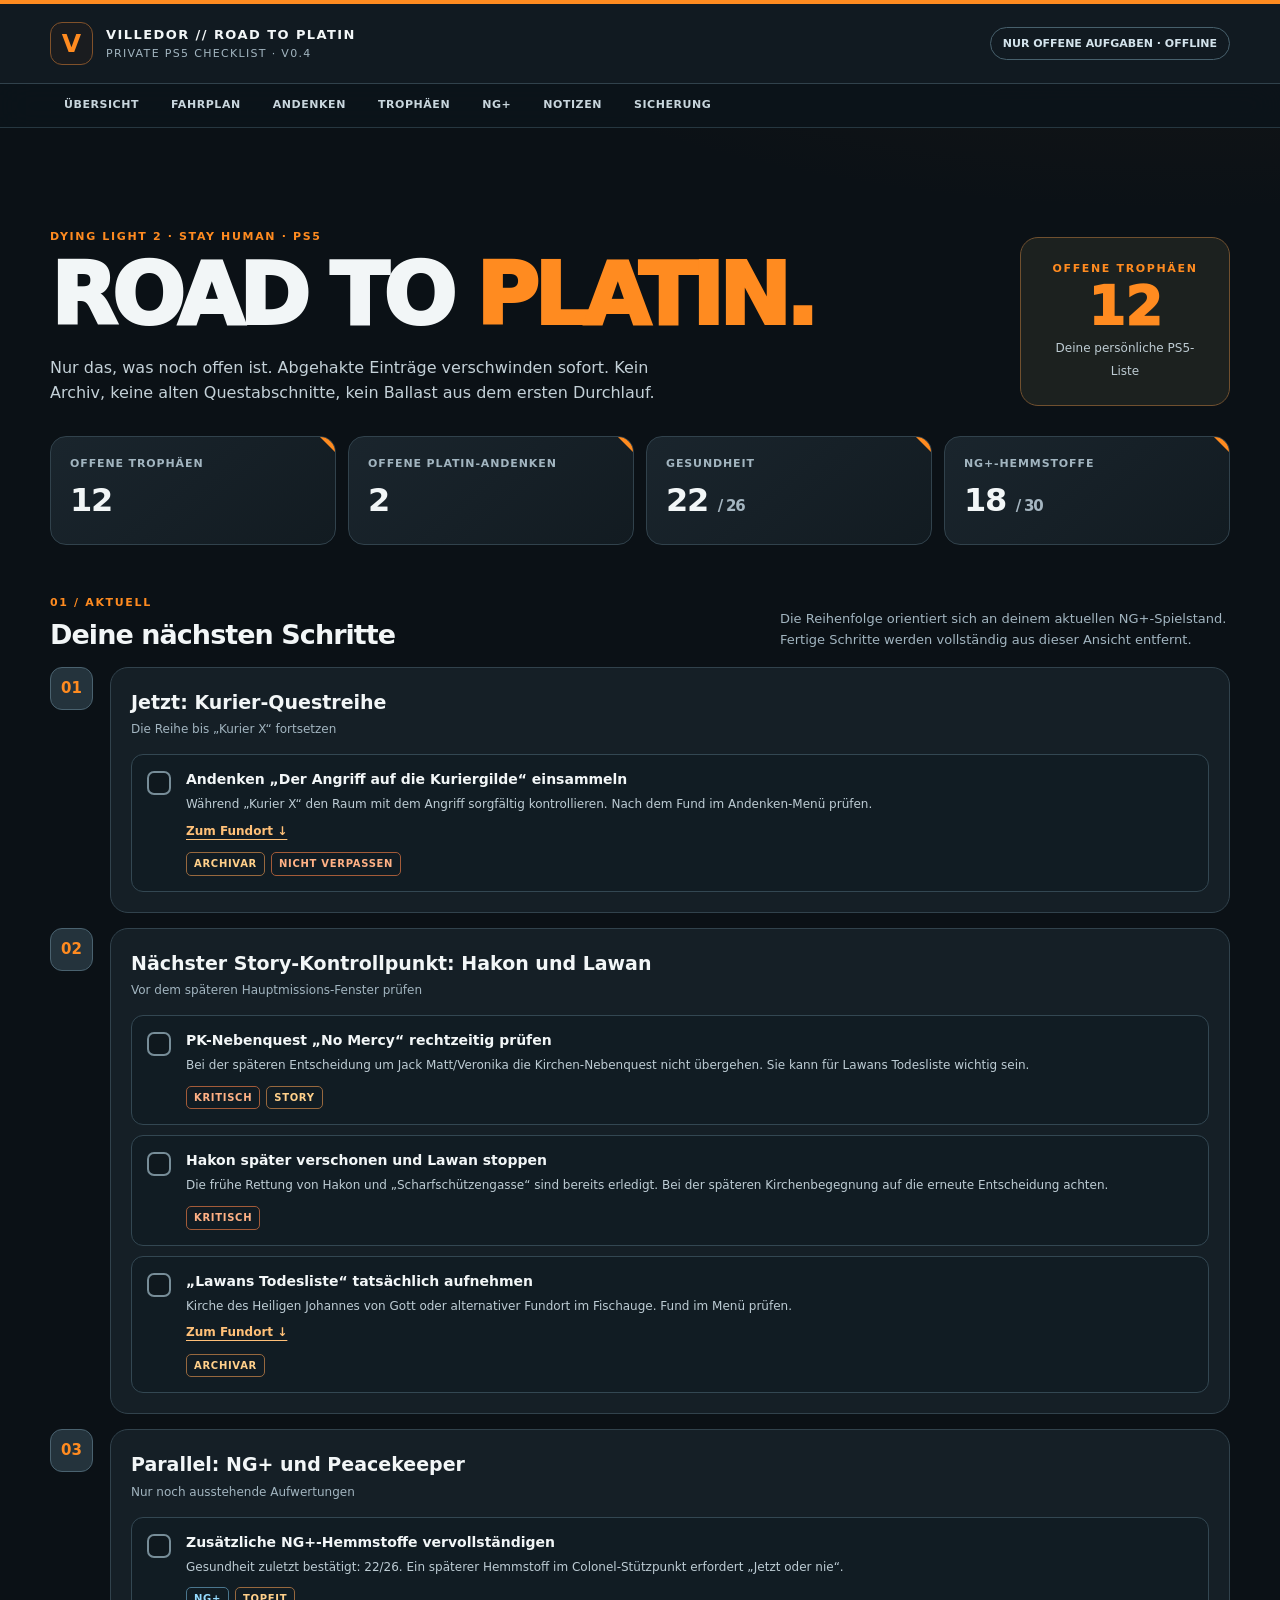
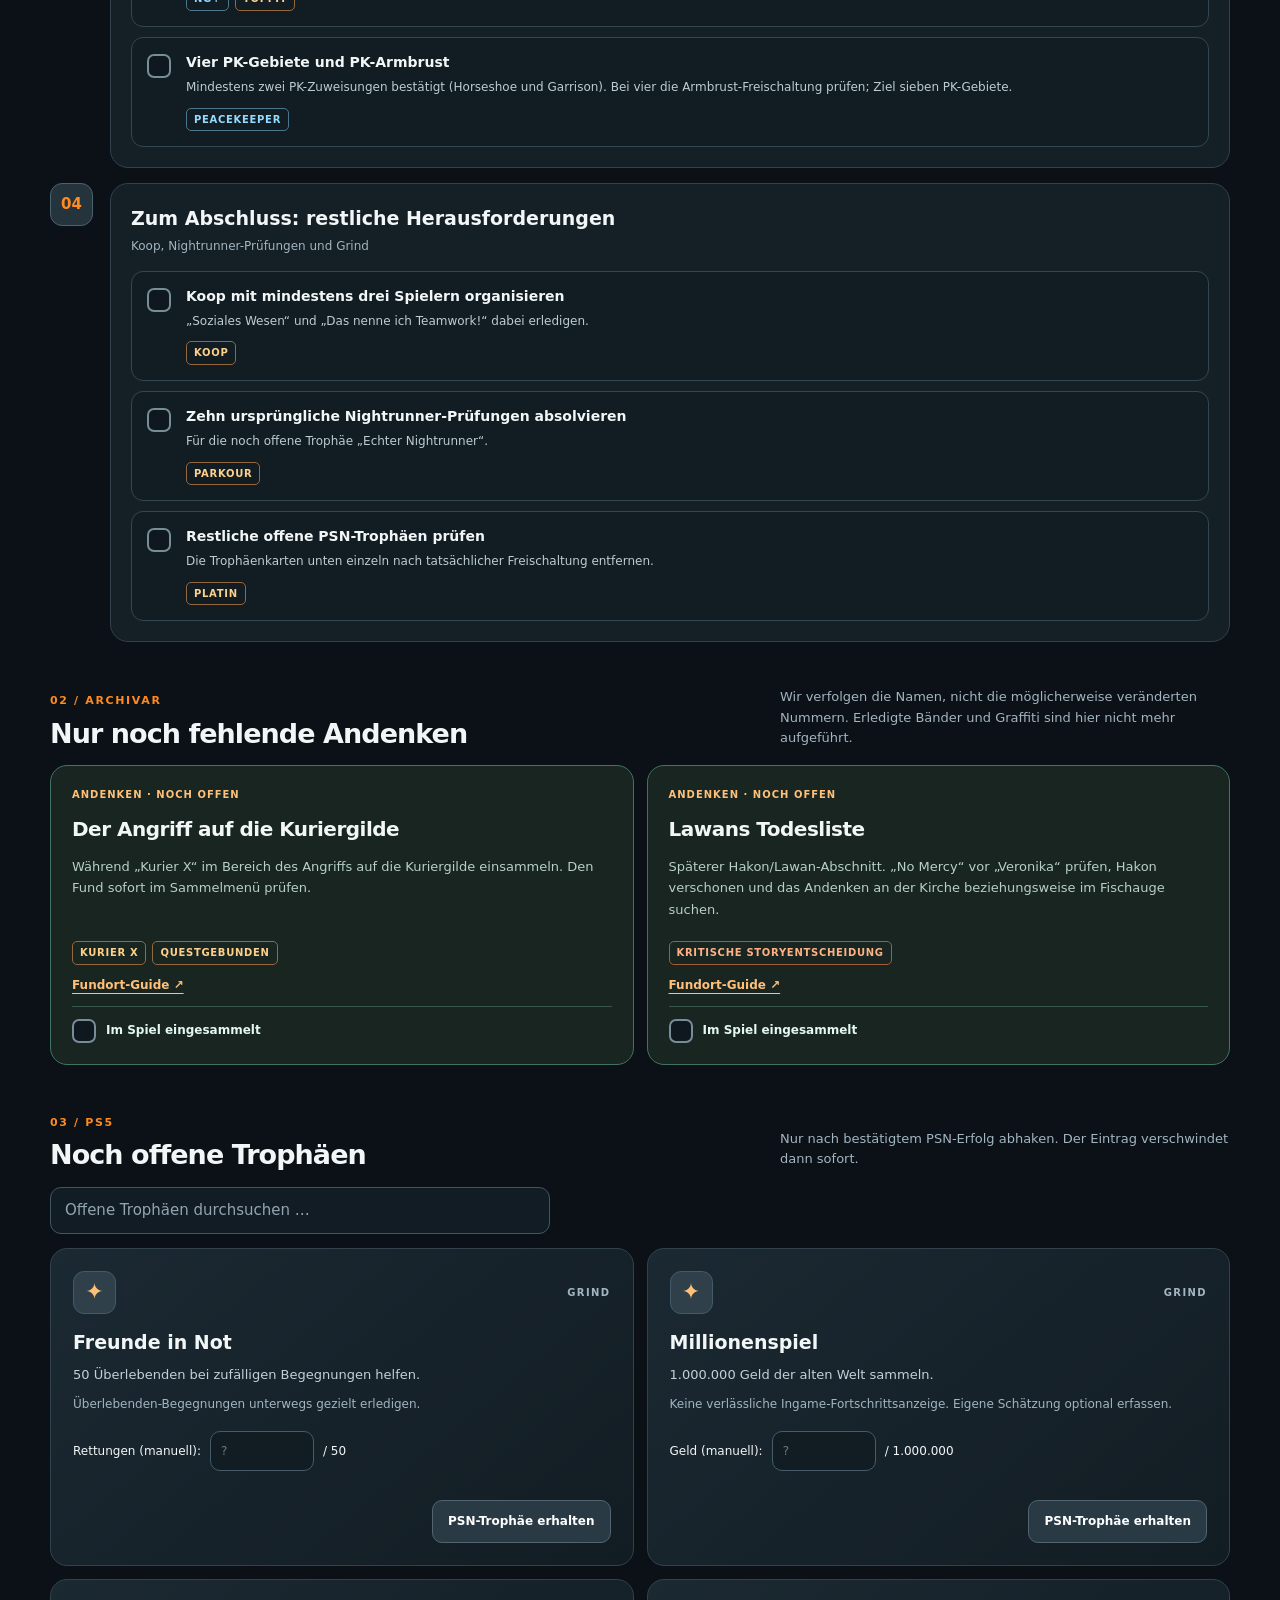
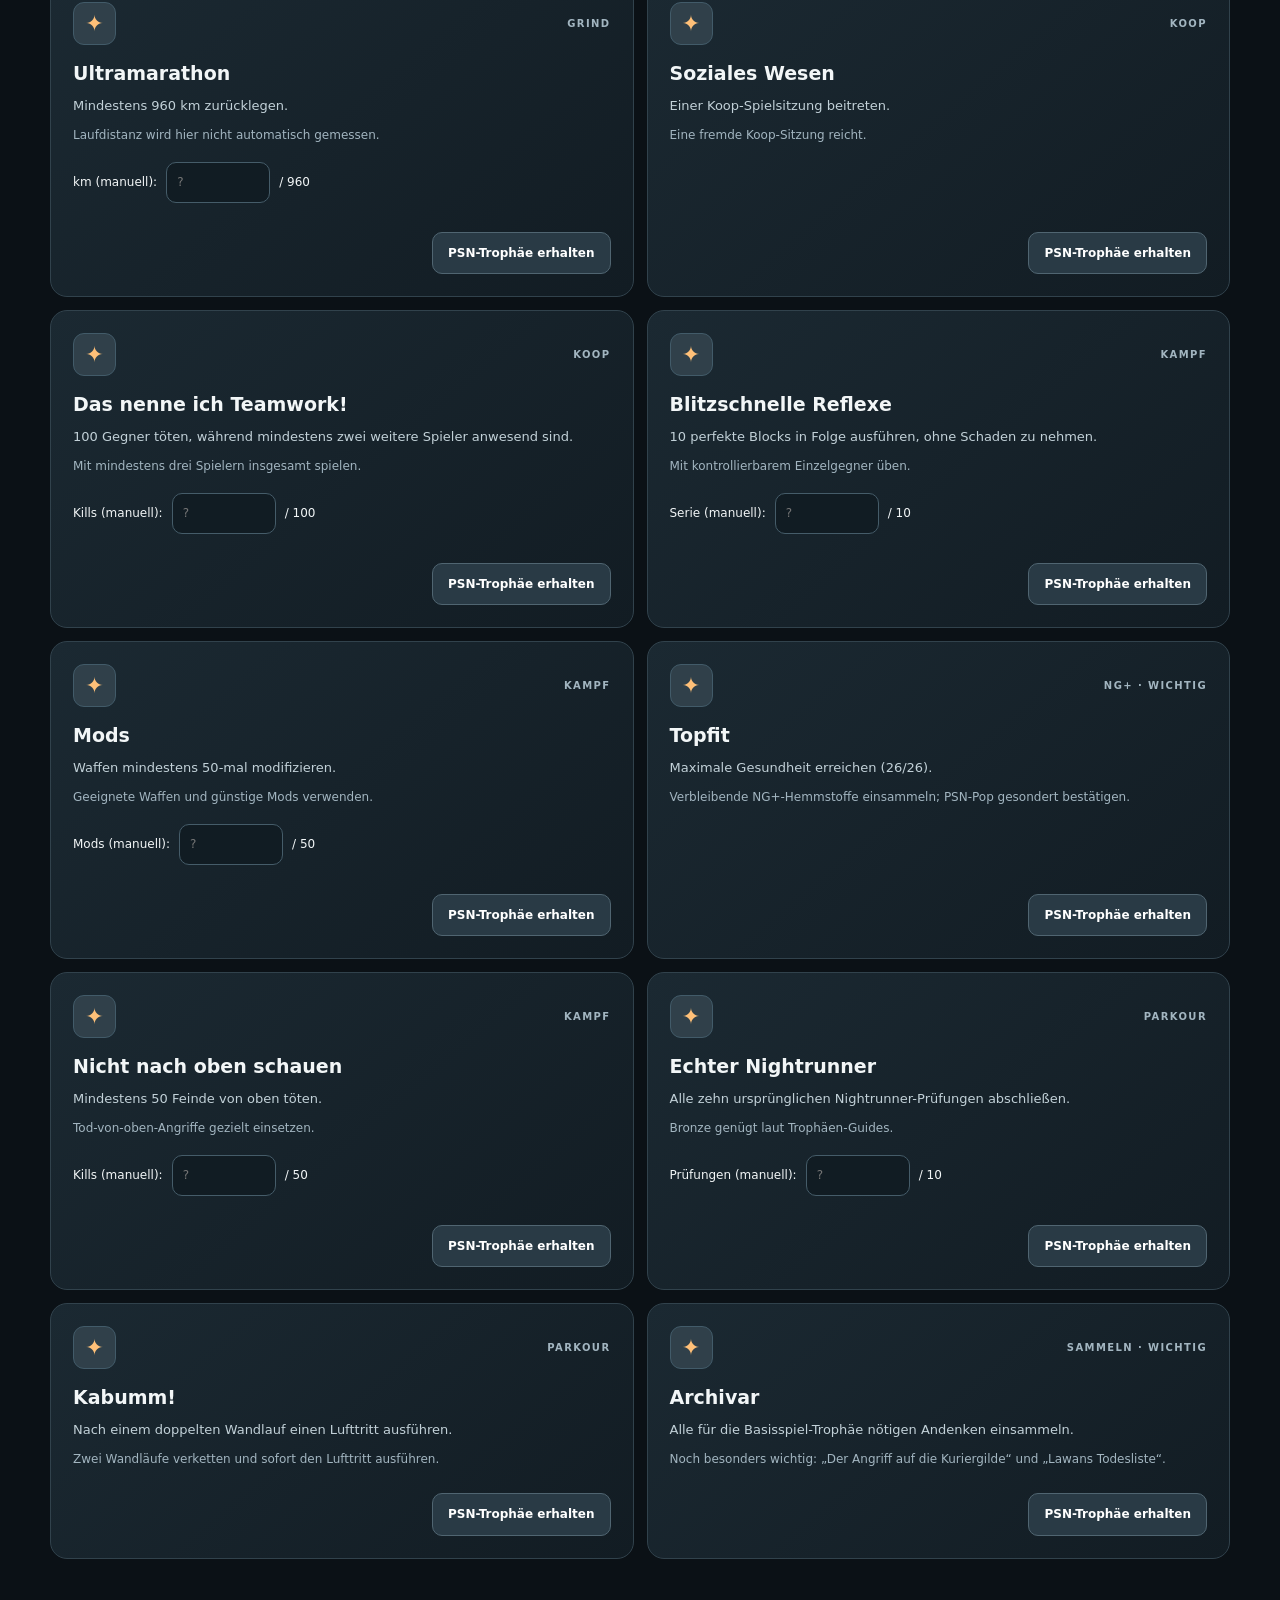
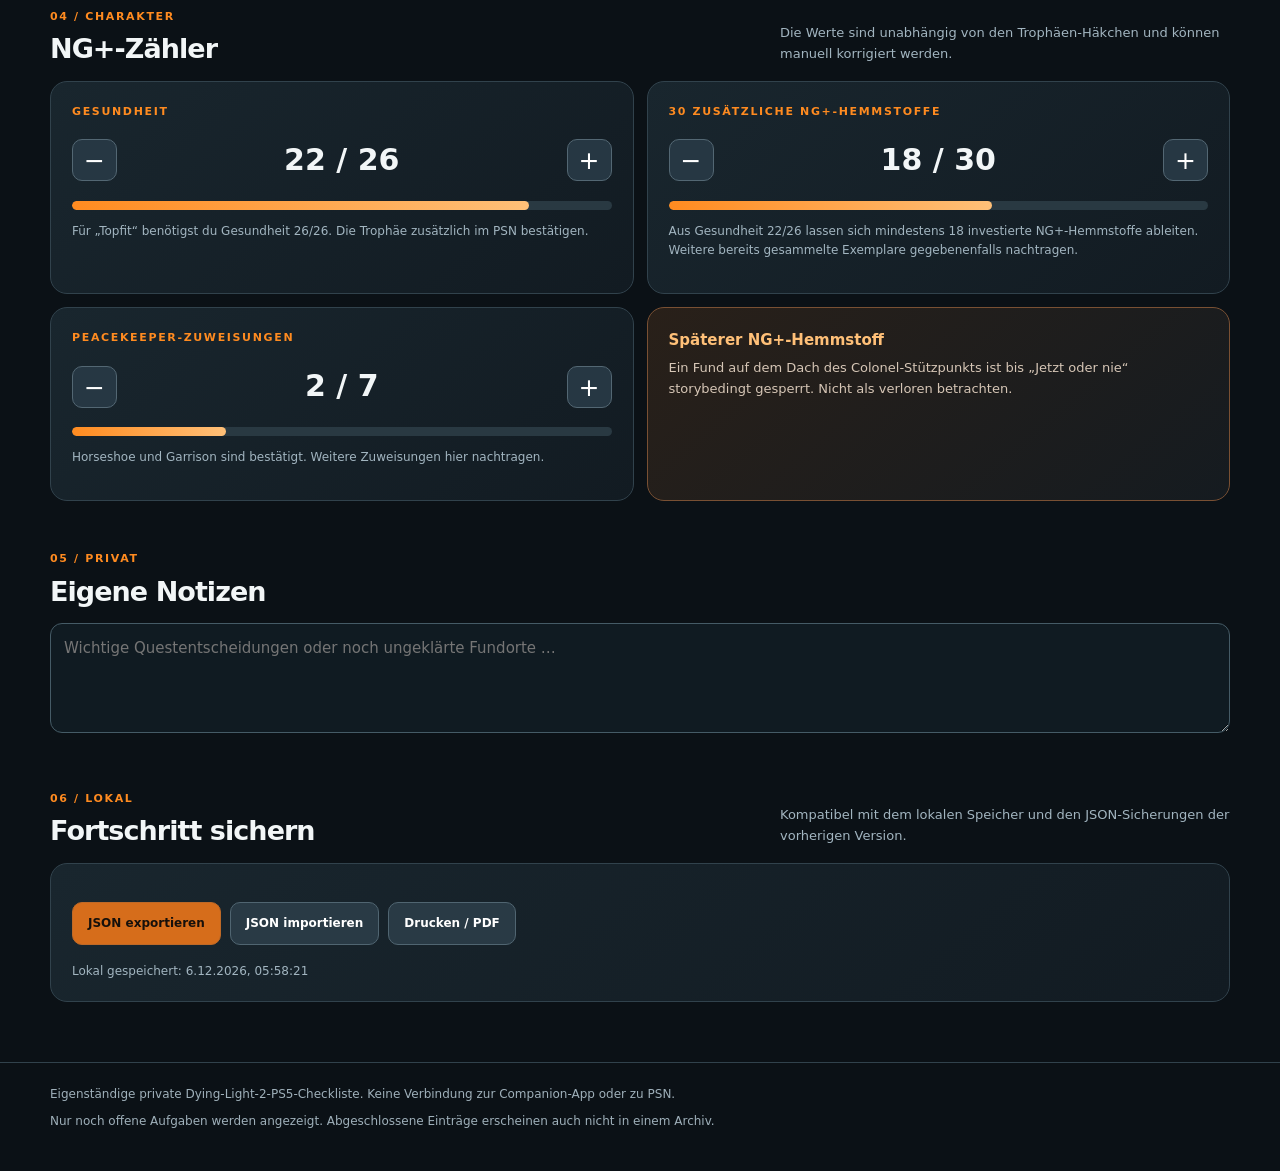
==== commit 1aa8aef9: "Add files via upload" ====
--- a/platin/index.html
+++ b/platin/index.html
@@ -1,186 +1,103 @@
 <!doctype html>
 <html lang="de">
 <head>
-  <meta charset="utf-8">
-  <meta name="viewport" content="width=device-width, initial-scale=1, viewport-fit=cover">
-  <meta name="theme-color" content="#0c1116">
-  <meta name="description" content="Private, offline nutzbare Road-to-Platin-Checkliste für Dying Light 2 auf PS5.">
-  <title>Dying Light 2 · Road to Platin</title>
-  <style>
-    :root{color-scheme:dark;--bg:#0c1116;--layer:#131b22;--layer2:#19232c;--muted:#98a6b0;--text:#f2f5f6;--edge:#283640;--orange:#ff8517;--amber:#ffb14f;--green:#5be0a6;--red:#ff7778;--blue:#8ebdff;--radius:20px;--shadow:0 16px 50px rgba(0,0,0,.21)}
-    *,*:before,*:after{box-sizing:border-box}html{scroll-behavior:smooth;scroll-padding-top:100px}body{margin:0;font:15px/1.55 system-ui,-apple-system,BlinkMacSystemFont,"Segoe UI",sans-serif;color:var(--text);background:radial-gradient(ellipse 650px 450px at 85% -180px,rgba(255,133,23,.13),transparent 80%),radial-gradient(ellipse 550px 550px at -200px 440px,rgba(80,126,153,.10),transparent 70%),var(--bg)}
-    button,input,select{font:inherit}button{cursor:pointer}a{color:var(--amber)}a:hover{color:#fff}a:focus-visible,button:focus-visible,input:focus-visible,summary:focus-visible{outline:2px solid var(--orange);outline-offset:3px}button:disabled{opacity:.35;cursor:not-allowed}
-    .wrap{max-width:1280px;margin:0 auto;padding:0 26px}.topline{height:4px;background:linear-gradient(90deg,#ff6b00,#ffb02f 35%,#283039 80%)}
-    header{border-bottom:1px solid var(--edge);background:rgba(11,16,21,.9)}.brand{min-height:72px;display:flex;align-items:center;justify-content:space-between;gap:20px}.brandmark{display:flex;align-items:center;gap:13px;text-decoration:none;color:var(--text)}.monogram{display:grid;place-items:center;width:39px;height:39px;border:1px solid #925725;border-radius:11px;background:rgba(255,133,23,.12);color:var(--orange);font-size:23px;font-weight:950;transform:skew(-5deg)}.brandmark b{letter-spacing:.13em;font-size:12px}.brandmark span span{display:block;font-size:11px;color:var(--muted);letter-spacing:.08em}.badge{border:1px solid #38505c;border-radius:99px;padding:6px 12px;color:#c8d6dc;font-weight:800;font-size:11px;letter-spacing:.11em;white-space:nowrap}
-    nav{position:sticky;top:0;z-index:15;background:rgba(12,17,22,.94);backdrop-filter:blur(20px);border-bottom:1px solid #283640}nav .wrap{display:flex;align-items:center;gap:4px;overflow-x:auto;scrollbar-width:none}nav .wrap::-webkit-scrollbar{display:none}nav a{flex:none;padding:14px 14px;display:block;text-decoration:none;color:#afbec7;font-size:12px;font-weight:850;letter-spacing:.05em;text-transform:uppercase;border-bottom:2px solid transparent}nav a:hover{border-color:var(--orange);color:#fff}
-    main{padding-bottom:80px}section{scroll-margin-top:95px;margin-top:40px}.hero{padding:52px 0 18px;display:grid;grid-template-columns:1.3fr .7fr;gap:26px;align-items:center}.eyebrow{display:inline-flex;align-items:center;gap:8px;color:var(--amber);font-weight:900;letter-spacing:.2em;text-transform:uppercase;font-size:11px}.eyebrow:before{content:"";display:inline-block;width:25px;height:2px;background:var(--orange)}h1,h2,h3,p{margin-top:0}h1{font-weight:1000;letter-spacing:-.06em;line-height:.98;font-size:clamp(52px,7.9vw,100px);margin:15px 0 21px}h1 strong{display:block;color:var(--orange)}.lead{max-width:620px;font-size:17px;line-height:1.65;color:#bac5cb}.hero-side{justify-self:stretch;border:1px solid #5c4127;background:radial-gradient(circle at 50% 22%,rgba(255,133,23,.13),transparent 63%),linear-gradient(145deg,#1b2229,#11191e);border-radius:25px;padding:30px 26px;box-shadow:var(--shadow);text-align:center}.hero-side .medal{width:90px;height:90px;margin:0 auto 16px;display:grid;place-items:center;border-radius:50%;background:linear-gradient(140deg,#f3e6ca,#8799a8 45%,#f3efe4 80%);color:#263440;border:5px solid #2a313a;box-shadow:0 0 0 1px #647480,0 16px 36px rgba(0,0,0,.28);font-size:48px}.hero-side .overline{color:var(--muted);font-size:11px;font-weight:850;letter-spacing:.15em}.hero-side .big{font-size:41px;line-height:1.2;font-weight:950;letter-spacing:-.05em;margin:8px 0}.hero-side .note{color:#b3bec6;font-size:12px}
-    .metrics{display:grid;grid-template-columns:repeat(4,minmax(0,1fr));gap:13px}.metric{padding:19px 21px;min-height:116px;border:1px solid var(--edge);border-radius:17px;background:linear-gradient(150deg,#192229,#11191f);position:relative;overflow:hidden}.metric:after{content:"";position:absolute;top:0;right:0;border-width:0 14px 14px 0;border-style:solid;border-color:transparent var(--orange) transparent transparent}.metric .label{color:#a2b0b9;letter-spacing:.09em;text-transform:uppercase;font-weight:900;font-size:11px}.metric .value{font-size:31px;font-weight:950;letter-spacing:-.035em;line-height:1.25;margin-top:8px}.metric .value em{font-style:normal;font-size:15px;color:#a6b8c5;font-weight:700}.metric .sub{color:var(--muted);font-size:11px;margin-top:3px}
-    .section-head{display:flex;justify-content:space-between;align-items:end;gap:18px;margin-bottom:17px}.section-head h2{font-size:27px;line-height:1.1;letter-spacing:-.04em;margin:6px 0 0}.section-head p{margin:0;color:var(--muted);font-size:13px;max-width:540px}.section-label{text-transform:uppercase;letter-spacing:.16em;font-size:11px;color:var(--orange);font-weight:900}
-    .alert{border:1px solid #805435;background:linear-gradient(105deg,rgba(255,128,30,.09),rgba(255,128,30,.025));padding:19px 20px;border-radius:17px;display:flex;gap:15px;align-items:start}.alert .symbol{font-size:20px;font-weight:900;color:var(--orange);background:rgba(255,125,35,.15);border-radius:9px;line-height:1;width:35px;height:35px;display:grid;place-items:center;flex:none}.alert strong{display:block;font-size:14px}.alert p{margin:4px 0 0;color:#c9c5c0;font-size:13px}.alert.compact{margin-top:15px}
-    .split{display:grid;grid-template-columns:1.15fr .85fr;gap:14px}.panel{padding:22px;border:1px solid var(--edge);background:linear-gradient(155deg,#18222a,#121a20);border-radius:var(--radius)}.panel h3{letter-spacing:-.02em;margin:0 0 6px;font-size:19px}.panel p{font-size:13px;color:var(--muted)}.panel .tiny{font-size:11px;color:var(--muted)}.separator{height:1px;background:var(--edge);margin:19px 0}.statrow{display:flex;justify-content:space-between;align-items:center;font-size:13px;gap:12px;margin-top:13px}.statrow b{font-size:17px}.bar{height:9px;overflow:hidden;border-radius:30px;background:#2b3b44;margin-top:10px}.bar span{display:block;height:100%;width:0;background:linear-gradient(90deg,var(--orange),var(--amber));border-radius:inherit;transition:width .2s}.bar.green span{background:linear-gradient(90deg,#19b98d,#6cecc0)}.stepper{display:flex;align-items:center;gap:10px;justify-content:space-between;margin:18px 0}.stepper button{height:42px;width:45px;border-radius:11px;border:1px solid #52636c;background:#23313a;color:#fff;font-weight:900;font-size:23px}.stepper output{font-size:32px;font-weight:950}.hint{font-size:12px;color:var(--muted);margin-top:15px}.mini-stats{display:grid;grid-template-columns:1fr 1fr;gap:12px}.mini-stat{padding:15px;border:1px solid var(--edge);border-radius:13px;background:#131d24}.mini-stat span{display:block;font-size:12px;color:var(--muted)}.mini-stat strong{font-size:26px;color:var(--orange)}
-    .tasks{display:grid;gap:10px}.task{display:flex;align-items:flex-start;gap:14px;padding:16px;border:1px solid var(--edge);background:#151e25;border-radius:14px;transition:border-color .15s,background .15s}.task:hover{border-color:#50606c}.task.done{opacity:.62}.task.done .task-title{text-decoration:line-through;color:#aab6bc}.task input[type="checkbox"]{appearance:none;width:23px;height:23px;border-radius:7px;flex:none;border:2px solid #617583;background:#11191f;margin:1px 0 0;cursor:pointer;display:grid;place-items:center}.task input:checked{background:var(--green);border-color:var(--green)}.task input:checked:before{content:"✓";color:#09251a;font-weight:1000;font-size:16px}.task-content{min-width:0;flex:1}.task-title{display:block;font-size:14px;font-weight:850;line-height:1.35}.task-text{margin-top:5px;color:var(--muted);font-size:12px;line-height:1.6}.tagline{display:flex;flex-wrap:wrap;gap:6px;margin-top:10px}.tag{font-size:10px;text-transform:uppercase;font-weight:900;letter-spacing:.08em;border:1px solid #4b5961;border-radius:5px;padding:3px 6px;color:#c9d6da}.tag.danger{border-color:#914c34;color:#ff996c;background:#4e281b36}.tag.cool{border-color:#375a6a;color:#91d0e8}.tag.gold{border-color:#805c2e;color:#ffc17b}.tag.success{color:#83eac0;border-color:#328c6d}.tasks .task a{display:inline-block;margin-top:6px;font-size:12px;font-weight:700}
-    .checkpoint{border:1px solid #795333;border-radius:17px;background:#201c1b;padding:20px;margin:13px 0}.checkpoint h3{display:flex;align-items:center;gap:9px;margin:0 0 7px;font-size:17px}.checkpoint p{margin:0 0 12px;font-size:13px;color:#c8beb2}.checkpoint .stop{color:var(--orange);font-size:10px;letter-spacing:.12em;font-weight:950}.timeline{display:grid;gap:14px}.timeline-item{display:grid;grid-template-columns:52px 1fr;gap:12px}.timeline-num{height:40px;width:40px;display:grid;place-items:center;background:#202d34;border:1px solid #465862;color:var(--amber);font-weight:950;border-radius:12px}.timeline-body{padding:20px;background:var(--layer);border:1px solid var(--edge);border-radius:16px}.timeline-body h3{margin:0 0 5px;font-size:17px}.timeline-body p{font-size:13px;color:var(--muted);margin-bottom:12px}.timeline-body .tasks{margin-top:10px}.timeline-body .task{background:#111a1f}
-    .toolbar{display:flex;flex-wrap:wrap;gap:8px;align-items:center;margin:18px 0}.search{border:1px solid #374a55;background:#121b22;color:#fff;border-radius:11px;padding:12px 14px;flex:1;min-width:200px;outline:none}.search::placeholder{color:#6d818c}.filter{background:#152029;border:1px solid #33434c;color:#a9bdc6;border-radius:10px;padding:11px 13px;font-weight:850;font-size:12px}.filter.active{color:#1c1b16;background:var(--orange);border-color:var(--orange)}.trophies{display:grid;grid-template-columns:repeat(3,minmax(0,1fr));gap:13px}.trophy{background:linear-gradient(150deg,#1b252d,#121a21);border:1px solid #2d3d46;border-radius:17px;padding:19px;position:relative;min-height:245px;display:flex;flex-direction:column}.trophy[data-critical="1"]{border-color:#86502d}.trophy.earned{border-color:#336c59;background:linear-gradient(150deg,#183027,#111d20);opacity:.7}.trophy-header{display:flex;justify-content:space-between;gap:12px;align-items:center}.glyph{display:grid;place-items:center;background:#27343d;border:1px solid #41545f;color:#f8c17e;border-radius:10px;width:34px;height:34px;font-weight:900;font-size:17px}.trophy.earned .glyph{color:#8ff2c7}.trophy .category{color:#94a7b0;font-size:10px;letter-spacing:.1em;font-weight:900;text-transform:uppercase}.trophy h3{font-size:18px;line-height:1.2;letter-spacing:-.02em;margin:16px 0 6px}.trophy .desc{color:#c1cdd2;font-size:12px;line-height:1.5;min-height:38px;margin-bottom:13px}.trophy .how{color:var(--muted);font-size:12px;line-height:1.55;margin-bottom:14px}.trophy-bottom{margin-top:auto;display:flex;flex-wrap:wrap;align-items:center;justify-content:space-between;gap:8px}.checkbtn{border:1px solid #6b7680;background:#202e36;color:#f2f6f8;font-size:11px;letter-spacing:.045em;font-weight:850;border-radius:9px;padding:9px 12px}.checkbtn[aria-pressed="true"]{background:#235c45;border-color:#49b48e;color:#b4ffdd}.trophy .inputline{display:flex;align-items:center;gap:6px;flex-wrap:wrap;margin-bottom:10px}.trophy .inputline label{font-size:10px;font-weight:850;color:#b4c4ce}.number-input{width:76px;padding:7px;border:1px solid #455660;background:#0f191e;border-radius:8px;color:#fff;font-weight:800}.trophy small{color:#8498a4;font-size:11px}
-    details.panel{padding:0}details.panel summary{list-style:none;padding:21px;display:flex;align-items:center;justify-content:space-between;cursor:pointer;font-size:17px;font-weight:850}details.panel summary::-webkit-details-marker{display:none}details.panel summary:after{content:"+";font-size:25px;color:var(--orange);line-height:1}details.panel[open] summary:after{content:"−"}details.panel>.inner{padding:0 21px 21px}.extras-grid{display:grid;grid-template-columns:1fr 1fr;gap:12px}.field{display:block;color:var(--muted);font-size:12px;font-weight:750;margin:12px 0 5px}.text-input{padding:11px 12px;color:var(--text);background:#111a20;border:1px solid #40515b;border-radius:10px;width:100%}.source-list{display:flex;gap:9px;flex-wrap:wrap;margin:14px 0}.source-list a{display:inline-flex;border:1px solid #47606c;border-radius:9px;padding:9px 11px;color:#b5d8f0;text-decoration:none;font-size:12px;font-weight:800}.source-list a:hover{background:#1d2d35}.actionbar{display:flex;gap:9px;flex-wrap:wrap}.action{border:1px solid #445863;color:#e2edf2;background:#21313b;border-radius:11px;font-weight:850;padding:12px 15px;font-size:12px}.action.primary{background:var(--orange);border-color:var(--orange);color:#1b1814}.action.danger{background:#261e22;border-color:#663a42;color:#ffb2b3}.file-input{display:none}.muted{color:var(--muted)}.footer{border-top:1px solid var(--edge);color:#758996;font-size:12px;padding:26px 0 50px}.footer p{margin:4px 0}.noprint{}
-    .collection-overview{display:grid;grid-template-columns:minmax(180px,.34fr) 1fr;gap:14px;margin-bottom:25px}.collection-total,.collection-meter{padding:20px 22px;border:1px solid var(--edge);border-radius:16px;background:linear-gradient(150deg,#1b242a,#121a20)}.collection-total strong{display:block;font-size:40px;color:var(--orange);line-height:1.15;margin:8px 0;font-weight:950;letter-spacing:-.04em}.collection-sub{color:var(--muted);font-size:12px}.collection-meter .statrow{margin-top:5px}.collection-meter .hint{margin-bottom:0}.collect-groups{display:grid;gap:27px}.collect-group{margin:0}.collect-group-head{display:flex;justify-content:space-between;align-items:center;gap:15px;margin-bottom:11px}.collect-group-head h3{margin:0 0 2px;color:var(--orange);font-size:17px;text-transform:uppercase;letter-spacing:.06em}.collect-group-head span{font-size:12px;color:var(--muted)}.collect-group-head strong{font-size:12px;color:#d6e1e5;font-weight:850;border:1px solid #44545d;border-radius:8px;padding:6px 10px;white-space:nowrap}.collect-grid{display:grid;grid-template-columns:repeat(2,minmax(0,1fr));gap:13px}.collect-card{display:flex;flex-direction:column;align-items:stretch;padding:20px 21px;background:linear-gradient(155deg,#1d2021,#161b1e);border:1px solid #795537;border-radius:16px;gap:13px;min-width:0;cursor:pointer;transition:border-color .18s,background .18s}.collect-card:hover{border-color:#ec984f}.collect-card.is-done{border-color:#376e59;background:linear-gradient(155deg,#162822,#131e20)}.collect-top{display:flex;align-items:center;justify-content:space-between;gap:10px;flex-wrap:wrap}.collect-type{color:var(--amber);font-size:10px;font-weight:950;letter-spacing:.14em}.collect-state{color:#ffbb7c;border:1px solid #8b5730;padding:3px 8px;border-radius:5px;font-size:10px;font-weight:900}.collect-state.collected{color:#9ceec8;border-color:#4e8b72}.collect-title{font-size:19px;font-weight:900;line-height:1.25;letter-spacing:-.02em}.collect-desc{color:#b7c2c6;font-size:12px;line-height:1.6;flex:1}.collect-card .tagline{margin-top:0}.collect-card>a{font-weight:800;font-size:12px;align-self:flex-start}.collect-check{border-top:1px solid #405057;padding-top:13px;display:flex;align-items:center;gap:10px;color:#d7e1e6;font-weight:850;font-size:12px;margin-top:2px;cursor:pointer}.collect-check input{appearance:none;width:23px;height:23px;flex:none;border-radius:7px;border:2px solid #82929a;background:#11191f;display:grid;place-items:center;cursor:pointer;margin:0}.collect-check input:checked{background:var(--green);border-color:var(--green)}.collect-check input:checked:before{content:"✓";color:#08261a;font-weight:950;font-size:16px}
-
-    /* Auf Mission: eigenständiger, mobile-first Sparker-Leitfaden */
-    .sparker-overview{display:grid;grid-template-columns:1fr 1fr;gap:14px;margin-bottom:16px}
-    .sparker-kpi{padding:20px 22px;border:1px solid #76502c;background:linear-gradient(145deg,#242324,#151c21);border-radius:17px}
-    .sparker-kpi .kicker{font-size:10px;color:var(--orange);font-weight:950;letter-spacing:.14em;text-transform:uppercase}
-    .sparker-kpi strong{display:block;font-size:37px;line-height:1.1;margin:7px 0 12px;letter-spacing:-.04em;color:var(--amber)}
-    .sparker-kpi small{display:block;color:#aebbc2;font-size:12px}
-    .sparker-kpi .bar{margin-top:14px}
-    .sparker-summary{padding:20px 22px;border:1px solid #344953;background:linear-gradient(150deg,#1a2730,#141c22);border-radius:17px}
-    .sparker-summary h3{font-size:16px;margin:0 0 7px}
-    .sparker-summary p{font-size:12px;color:#bfccd3;line-height:1.6;margin:0 0 12px}
-    .sparker-summary .pill-row{display:flex;flex-wrap:wrap;gap:7px}
-    .sparker-summary .pill-row span{font-size:11px;color:#cfdae0;font-weight:850;border:1px solid #455963;border-radius:8px;padding:6px 9px}
-    .sparker-intro{padding:20px 22px;border-radius:15px;background:#1a2329;border:1px solid #40525b;margin-bottom:18px}
-    .sparker-intro h3{font-size:16px;margin:0 0 7px}.sparker-intro p{font-size:13px;color:#c5d0d6;margin:0}
-    .sparker-steps{display:grid;grid-template-columns:repeat(2,minmax(0,1fr));gap:14px}
-    .sparker-step{border:1px solid #374751;background:linear-gradient(145deg,#1a242a,#131d24);border-radius:16px;padding:20px;display:flex;flex-direction:column;gap:12px;min-width:0;position:relative}
-    .sparker-step.urgent{border-color:#915a31}
-    .sparker-step.done{border-color:#3d7c63;background:linear-gradient(145deg,#162922,#131d20)}
-    .sparker-step-head{display:flex;align-items:center;justify-content:space-between;gap:9px}
-    .sparker-num{display:flex;align-items:center;gap:10px;color:var(--amber);font-weight:950;font-size:12px;letter-spacing:.1em}
-    .sparker-num b{display:grid;place-items:center;border:1px solid #815733;border-radius:9px;background:#292524;width:31px;height:31px;color:var(--orange);font-size:14px}
-    .sparker-stage{font-weight:900;font-size:10px;text-transform:uppercase;color:#b4c6d0;letter-spacing:.08em}
-    .sparker-step h3{font-size:18px;line-height:1.3;margin:0}.sparker-step.done h3{color:#b1c8bc}
-    .sparker-where{font-size:12px;color:#f5c085;font-weight:850;line-height:1.5}
-    .sparker-when{font-size:12px;color:#d9e0e4;background:#212e35;border:1px solid #3b535e;border-radius:9px;padding:9px 11px}
-    .sparker-desc{font-size:13px;color:#bbcbd2;line-height:1.65;margin:0;flex:1}
-    .sparker-link{font-size:12px;font-weight:850;align-self:flex-start}
-    .sparker-check{display:flex;align-items:center;gap:9px;border-top:1px solid #394e56;padding-top:12px;font-size:12px;font-weight:850;color:#e2e9eb;cursor:pointer}
-    .sparker-check input{appearance:none;width:22px;height:22px;margin:0;border:2px solid #70828b;background:#101b20;border-radius:7px;display:grid;place-items:center;flex:none;cursor:pointer}
-    .sparker-check input:checked{border-color:var(--green);background:var(--green)}.sparker-check input:checked:before{content:'✓';color:#08261a;font-size:15px;font-weight:950}
-    .sparker-bugs{border:1px solid #8a5c35;border-radius:16px;background:linear-gradient(120deg,#28201d,#181e22);padding:22px;margin-top:17px}
-    .sparker-bugs h3{font-size:18px;color:var(--amber);margin:0 0 9px}
-    .sparker-bugs p{font-size:13px;line-height:1.7;color:#d5c5b7;margin:0 0 10px}
-    .sparker-bugs p:last-child{margin-bottom:0}
-    .trophy-guide-link{display:inline-flex;align-items:center;gap:6px;align-self:flex-start;border:1px solid #8a6139;color:#ffc383;border-radius:9px;background:#322820;padding:8px 12px;margin:1px 0 13px;text-decoration:none;font-weight:850;font-size:12px}
-    .trophy-guide-link:hover{border-color:var(--orange);color:white}
-    @media(max-width:760px){.sparker-overview,.sparker-steps{grid-template-columns:1fr}.sparker-kpi,.sparker-summary,.sparker-step,.sparker-bugs{padding:17px}.sparker-kpi strong{font-size:30px}}
-    @media(max-width:1000px){.trophies{grid-template-columns:repeat(2,minmax(0,1fr))}.hero{grid-template-columns:1fr 275px}h1{font-size:65px}}@media(max-width:760px){.wrap{padding:0 15px}.hero{grid-template-columns:1fr;padding-top:33px}.hero-side{display:none}.metrics{grid-template-columns:repeat(2,minmax(0,1fr))}.split,.extras-grid{grid-template-columns:1fr}.trophies{grid-template-columns:1fr}.section-head{display:block}.section-head p{margin-top:8px}.section-head h2{font-size:25px}h1{font-size:clamp(53px,12vw,75px)}.lead{font-size:15px}.brandmark b{font-size:11px}.badge{font-size:10px}.toolbar .search{flex-basis:100%}nav a{padding:13px 11px;font-size:11px}.panel{padding:17px}.metric{padding:15px;min-height:105px}.metric .value{font-size:26px}section{margin-top:29px}}@media(prefers-reduced-motion:reduce){html{scroll-behavior:auto}*,*:before,*:after{transition:none!important}}@media print{body{background:#fff;color:#111}nav,.toolbar,.actionbar,.brand .badge,.hero-side,.footer,.stepper,.checkbtn{display:none!important}.wrap{max-width:none}.trophy,.panel,.timeline-body,.task,.metric{color:#111;background:#fff;border-color:#bbb;break-inside:avoid}h1 strong,.eyebrow,.section-label{color:#a44c00}.metric .value,.task-title,h2,h3{color:#111}.trophy .how,.trophy .desc,.task-text,p,.muted{color:#333!important}.trophies{grid-template-columns:repeat(2,1fr)}section{break-before:auto}}
-  </style>
-</head>
-<body>
-<div class="topline"></div>
-<header><div class="wrap brand"><a href="#start" class="brandmark" aria-label="Nach oben"><span class="monogram">V</span><span><b>VILLEDOR // ROAD TO PLATIN</b><span>PRIVATE PS5 CHECKLIST · V0.3</span></span></a><span class="badge">LOKAL · OFFLINE</span></div></header>
-<nav aria-label="Navigation"><div class="wrap"><a href="#start">Übersicht</a><a href="#vorher">Vor NG+</a><a href="#fahrplan">NG+ Fahrplan</a><a href="#fundstuecke">Fundstücke</a><a href="#trophaeen">Trophäen</a><a href="#sparker-guide">Sparker</a><a href="#notizen">Notizen</a><a href="#backup">Sicherung</a></div></nav>
-<main class="wrap">
-  <section id="start" class="hero"><div><div class="eyebrow">Dying Light 2 · Stay Human · PS5</div><h1>ROAD TO<br><strong>PLATIN.</strong></h1><p class="lead">Dein persönlicher Weg durch Villedor: alle 16 fehlenden Trophäen, fünf Platin-Fundstücke, Peacekeeper-Route und die 30 neuen NG+-Hemmstoffe. Ohne Ablenkung. Ohne verpasste Questfenster.</p></div><div class="hero-side"><div class="medal" aria-hidden="true">★</div><div class="overline">FEHLENDE TROPHÄEN</div><div class="big"><span id="heroRemaining">16</span><span style="font-size:17px;color:#9dabb5"> / 16</span></div><div class="note">Fortschritt manuell abhaken.<br>Keine Verbindung zum PSN.</div></div></section>
-  <div class="metrics" aria-label="Aktueller Status"><div class="metric"><div class="label">Noch offene Trophäen</div><div class="value" id="metricTrophies">16 <em>/ 16</em></div><div class="sub">aus deiner persönlichen Liste</div></div><div class="metric"><div class="label">Grundspiel-Hemmstoffe</div><div class="value">126 <em>/ 126</em></div><div class="sub">100 % gesammelt</div></div><div class="metric"><div class="label">Gesundheit</div><div class="value" id="metricHealth">16 <em>/ 26</em></div><div class="sub">Ausdauer bereits 26/26</div></div><div class="metric"><div class="label">NG+-Hemmstoffe</div><div class="value"><span id="metricInhibitors">0</span> <em>/ 30</em></div><div class="sub">zusätzliche Fundstücke</div></div></div>
-
-  <section aria-label="Wichtige Warnung"><div class="alert"><span class="symbol">!</span><div><strong>WICHTIGSTER STOPP: VOR „REVOLUTION“ / „INS DUNKLE“</strong><p>Die Kurier-Questreihe rechtzeitig vorbereiten: zuerst den Kurier in Quarry End ansprechen. Damit sichern wir den Zugang zu „Der Angriff auf die Kuriergilde“ und „Kleinanzeigen der Stadt – Der Kabelmann“. Später lässt sich das im selben Storydurchlauf unter Umständen nicht mehr reparieren.</p></div></div></section>
-
-  <section id="vorher"><div class="section-head"><div><div class="section-label">01 / Aktueller Spielstand</div><h2>Vor dem Start von NG+</h2></div><p>Die drei vor NG+ geplanten Andenken sind eingesammelt. Jetzt nur noch platinrelevante Fundstücke prüfen.</p></div><div class="split"><div class="panel"><h3>Bereits eingesammelt</h3><p>Diese Funde müssen wir im NG+ nicht mehr suchen.</p><div class="tasks"><div class="task done"><span style="color:var(--green);font-size:23px;line-height:1">✓</span><div class="task-content"><span class="task-title">Safekombination (966)</span><div class="task-text">Erledigt vor NG+.</div></div></div><div class="task done"><span style="color:var(--green);font-size:23px;line-height:1">✓</span><div class="task-content"><span class="task-title">Der Tunnelauftrag</span><div class="task-text">Nachträglich in der Dynamo-Autofabrik eingesammelt.</div></div></div><div class="task done"><span style="color:var(--green);font-size:23px;line-height:1">✓</span><div class="task-content"><span class="task-title">Lager befestigen und auf Nachricht warten</span><div class="task-text">Erledigt vor NG+.</div></div></div></div><div class="separator"></div><h3>Vor NG+ noch überprüfen</h3><div id="preTasks" class="tasks"></div></div><div class="panel"><h3>Dein Charakter vor NG+</h3><div class="statrow"><span>Gesundheit</span><b>16 / 26</b></div><div class="bar"><span style="width:61.54%"></span></div><div class="statrow"><span>Ausdauer</span><b>26 / 26</b></div><div class="bar green"><span style="width:100%"></span></div><div class="statrow"><span>Grundspiel-Hemmstoffe</span><b>126 / 126</b></div><div class="bar green"><span style="width:100%"></span></div><div class="separator"></div><p><b style="color:var(--orange)">30 zusätzliche NG+-Hemmstoffe</b> entsprechen zehn weiteren Gesundheitsstufen à drei Hemmstoffen. Das ist exakt der noch benötigte Ausbau von 16 auf 26.</p><div class="separator"></div><div class="mini-stats"><div class="mini-stat"><span>Andenken offen</span><strong id="summaryMemo">2</strong></div><div class="mini-stat"><span>Audiobänder offen</span><strong id="summaryTapes">2</strong></div><div class="mini-stat"><span>Graffiti offen</span><strong id="summaryGraffiti">1</strong></div><div class="mini-stat"><span>Platin-Fundstücke offen</span><strong id="summaryCollectibles">5</strong></div></div><p class="hint">Gezählt werden ausschließlich die fünf fehlenden, platinrelevanten Fundstücke. Event- und DLC-Sammelobjekte gehören nicht in diese Liste.</p></div></div></section>
-
-  <section id="fahrplan"><div class="section-head"><div><div class="section-label">02 / Reihenfolge</div><h2>Dein NG+-Fahrplan</h2></div><p>Peacekeeper-Durchlauf und früh Hemmstoffe sammeln, ohne an einem kritischen Storypunkt vorbeizulaufen.</p></div><div class="timeline" id="timeline"></div></section>
-
-  <section id="ngplus"><div class="section-head"><div><div class="section-label">03 / Aufwertungen</div><h2>NG+-Fortschritt</h2></div><p>Die Zähler kannst du selbst erhöhen. Sie bleiben auf diesem Gerät gespeichert.</p></div><div class="split"><div class="panel"><h3>Zusätzliche Hemmstoffe</h3><p>In NG+ sind 30 neue Hemmstoffe verteilt. Gesundheitsaufwertungen und Funde werden getrennt gezählt, damit nichts automatisch als erledigt gilt.</p><div class="stepper"><button type="button" id="inhMinus" aria-label="Hemmstoffzähler um eins senken">−</button><output id="inhValue" aria-live="polite">0 / 30</output><button type="button" id="inhPlus" aria-label="Hemmstoffzähler um eins erhöhen">+</button></div><div class="bar" aria-label="NG+-Hemmstoff-Fortschritt"><span id="inhBar"></span></div><div class="separator"></div><div class="statrow"><span>Gesundheitsstufe (manuell)</span><b id="healthProgress">16 / 26</b></div><div class="stepper"><button type="button" id="hpMinus" aria-label="Gesundheitsstufe senken">−</button><output id="hpValue" aria-live="polite">16 / 26</output><button type="button" id="hpPlus" aria-label="Gesundheitsstufe erhöhen">+</button></div><div class="bar green"><span id="hpBar" style="width:61.54%"></span></div><div class="hint">Gesundheit 26/26 und „Topfit“ anschließend separat bestätigen. Hier wird nichts automatisch als Trophäe abgehakt.</div></div><div class="panel"><h3>Peacekeeper-Zuweisungen</h3><p>Für diesen Durchlauf sollen alle sieben frei zuweisbaren Anlagen an die Peacekeeper gehen. Die PK-Armbrust gibt es beim vierten PK-Gebiet.</p><div class="stepper"><button type="button" id="pkMinus" aria-label="PK-Zähler um eins senken">−</button><output id="pkValue" aria-live="polite">0 / 7</output><button type="button" id="pkPlus" aria-label="PK-Zähler um eins erhöhen">+</button></div><div class="bar"><span id="pkBar"></span></div><div class="hint">Storydialoge und Gebietszuweisungen sind unterschiedliche Entscheidungen. Für die Trophäe „Stiefellecker“ hast du bereits einen Erfolg, wir verfolgen hier nur deine geplante PK-Route.</div></div></div></section>
-
-  <section id="fundstuecke"><div class="section-head"><div><div class="section-label">04 / Archivar · Audiofreund · Straßenkunst-Kenner</div><h2>Fehlende Platin-Fundstücke</h2></div><p>Nach exaktem Namen statt wechselnder Katalognummer. Jeder Fund wird im NG+-Fahrplan gleichzeitig abgehakt.</p></div><div class="collection-overview"><div class="collection-total"><span class="section-label">Noch zu sammeln</span><strong id="collectionProgress" aria-live="polite">5 / 5</strong><span class="collection-sub">Andenken · Bänder · Graffiti</span></div><div class="collection-meter"><div class="statrow"><span>Fortschritt bei diesen fünf Fundstücken</span><b id="collectionCompleted">0 von 5</b></div><div class="bar"><span id="collectionBar"></span></div><p class="hint">Ein Häkchen bedeutet: im eigenen Spiel tatsächlich gefunden. Eine Trophäe wird separat erst nach dem PSN-Pop bestätigt.</p></div></div><div id="criticalTasks" class="collect-groups"></div><div class="alert compact"><span class="symbol">i</span><div><strong>Nur Sammelobjekte für die Platin.</strong><p>Shen-Xiu-Tagebücher, Event-Andenken und sonstige freiwillige Inhalte sind hier bewusst ausgeschlossen. Hinweise auf Bugs oder verpasste Questfenster sind Vorsichtsmaßnahmen, keine bestätigte Unmöglichkeit.</p></div></div></section>
-
-  <section id="trophaeen"><div class="section-head"><div><div class="section-label">05 / PS5</div><h2>Alle 16 fehlenden Trophäen</h2></div><p>Antippen, wenn die Trophäe tatsächlich auf PS5 freigeschaltet wurde. Keine automatische Annahme durch erledigte Aufgaben.</p></div><div class="toolbar"><input class="search" type="search" id="trophySearch" placeholder="Trophäe oder Aufgabe suchen …" aria-label="Trophäen durchsuchen"><button class="filter active" data-filter="all">Alle</button><button class="filter" data-filter="open">Offen</button><button class="filter" data-filter="done">Erledigt</button><button class="filter" data-filter="critical">Kritisch</button></div><div id="trophiesGrid" class="trophies"></div><p id="trophyNoMatch" hidden class="muted">Keine Trophäen entsprechen dieser Suche.</p></section>
-
-
-  <section id="sparker-guide"><div class="section-head"><div><div class="section-label">06 / Trophäen-Spezialguide · Auf Mission</div><h2>Sparker: Alle drei Begegnungen</h2></div><p>Ort, Storyfenster, Nebenquests, Kontakte und bekannte Fehler. Jeden Schritt erst im Spiel bestätigen.</p></div>
-    <div class="sparker-overview"><div class="sparker-kpi"><span class="kicker">Deine Sparker-Checkliste</span><strong id="sparkerProgress" aria-live="polite">0 / 8</strong><small>Erledigte Voraussetzungen und Begegnungen</small><div class="bar"><span id="sparkerBar"></span></div></div><div class="sparker-summary"><h3>Alle Kontakte an derselben Bäckerei</h3><p>Trinity, Alt-Villedor, nordöstlich des Basars, beim Windrad „Lärche“. Questgeber Raheem startet die Reihe „Der Heiratsvermittler“.</p><div class="pill-row"><span>01 · Juliet</span><span>02 · Vinnie</span><span>03 · Maya</span></div></div></div>
-    <div class="sparker-intro"><h3>Die richtige Einordnung</h3><p>Du musst keine romantischen Dialogoptionen auswählen. Die Trophäe zählt drei Sparker-Gespräche. Maya ist ein Kind und sucht bei Sparker nach Unterstützung für ihre Bande, kein romantisches Date. Damit du ihren Auftritt nicht verpasst, ist ihre separate Nebenquest Teil dieser Checkliste.</p></div>
-    <div class="sparker-steps" id="sparkerSteps"></div>
-    <div class="sparker-bugs"><h3>Wichtige Warnung: Nebenquest kann verschwinden, Treffen können hängen</h3><p><b>„Sentimentaler Wert“ früh absichern.</b> Manche Guides stufen diese Nebenquest als durch Storyfortschritt verpassbar ein. Zugleich melden andere Guides einen Sparker-Skriptfehler, wenn Maya ihre Aufgabe schon vor Juliet und Vinnie abgeschlossen hat. Deshalb kann niemand eine garantiert fehlerfreie Reihenfolge versprechen. Unser Vorsichtsweg: Maya früh finden und annehmen; nach Raheems Quest und Juliet möglichst bald abschließen, bevor die Alt-Villedor-Story zu weit fortgeschritten ist.</p><p><b>Fehlt Vinnie oder Maya:</b> Direkt zur Bäckerei laufen, auch ohne sichtbares Ausrufezeichen. Manche Marker erscheinen erst auf etwa 25 Meter. Ort verlassen, 24 Ingame-Stunden vergehen lassen, schlafen, schnellreisen, zum Titelbildschirm zurückkehren und „Weiter“ wählen. Treffen erneut prüfen.</p><p><b>Keine Trophäe nach Maya:</b> PSN-Pop kann laut mehreren Guides um 5 bis 30 Minuten verzögert sein. Wenn Maya wegen des Skriptfehlers übersprungen wurde, kann die Trophäe schon nach Vinnie oder mit der abschließenden Raheem-Begegnung ausgelöst werden. Nicht als erledigt markieren, bevor sie tatsächlich freigeschaltet ist. Notfalls später mit passendem Koop-Queststand oder im nächsten Durchlauf erneut versuchen.</p><div class="source-list"><a href="https://www.powerpyx.com/dying-light-2-all-sparker-love-interests/" target="_blank" rel="noopener noreferrer">Sparker-Guide ↗</a><a href="https://www.powerpyx.com/dying-light-2-sentimental-value-walkthrough/" target="_blank" rel="noopener noreferrer">Mayas Nebenquest ↗</a><a href="https://www.trophies.de/forum/thema/177737-troph%C3%A4en-leitfaden-dying-light-2-stay-human/" target="_blank" rel="noopener noreferrer">PS5-Trophäenleitfaden ↗</a><a href="https://www.youtube.com/watch?v=nqT4Fz6t7B8" target="_blank" rel="noopener noreferrer">Video mit Begegnungen ↗</a></div></div>
-  </section>
-
-  <section id="notizen"><div class="section-head"><div><div class="section-label">07 / Persönliche Planung</div><h2>Notizen zum Spielstand</h2></div><p>Für Quest-Entscheidungen, Fundorte oder deinen Fortschritt beim Trophäen-Grind. Keine zusätzlichen Sammellisten.</p></div><div class="panel"><label class="field" for="notes">Spielstand-Notizbuch</label><textarea class="text-input" id="notes" rows="7" style="resize:vertical" placeholder="Fundorte, NG+-Entscheidungen oder eigene Hinweise eintragen …"></textarea><p class="hint">Notizen und Checklisten bleiben lokal gespeichert; keine Verbindung zu PSN oder anderen Projekten.</p></div></section>
-
-  <section id="backup"><div class="section-head"><div><div class="section-label">08 / Datensicherung</div><h2>Deinen Fortschritt sichern</h2></div></div><div class="panel"><h3>Komplett lokal. Ohne Konto.</h3><p>Häkchen, Zahlen und Notizen werden im Browser dieses Geräts gespeichert. Browserdaten löschen, Gerät wechseln oder die Datei in einer anderen Browser-Umgebung öffnen kann den Stand zurücksetzen. Deshalb gibt es eine JSON-Sicherung.</p><div class="actionbar"><button class="action primary" type="button" id="exportBtn">Fortschritt exportieren</button><button class="action" type="button" id="importBtn">Sicherung importieren</button><input id="importFile" type="file" accept="application/json,.json" class="file-input"><button class="action" type="button" onclick="window.print()">Drucken / PDF</button><button class="action danger" type="button" id="resetBtn">Fortschritt zurücksetzen</button></div><div class="source-list" aria-label="Externe Guides"><a target="_blank" rel="noopener noreferrer" href="https://www.powerpyx.com/dying-light-2-trophy-guide-roadmap/">Trophäen-Guide ↗</a><a target="_blank" rel="noopener noreferrer" href="https://www.powerpyx.com/dying-light-2-collectibles-guide-100-completion/">Sammelobjekte ↗</a><a target="_blank" rel="noopener noreferrer" href="https://guides4gamers.com/dying-light-2/">Guides4Gamers ↗</a><a target="_blank" rel="noopener noreferrer" href="https://www.trophies.de/forum/thema/179024-leitfadenerg%C3%A4nzung-%C3%BCbersicht-aller-sammlerst%C3%BCcke-hemmstoffe-und-gre-pakete/">Deutsche Fundorte ↗</a></div><p id="saveStatus" class="hint" role="status">Lokaler Speicher bereit.</p></div></section>
+<meta charset="utf-8">
+<meta name="viewport" content="width=device-width,initial-scale=1,viewport-fit=cover">
+<meta name="theme-color" content="#0b1116">
+<meta name="description" content="Private Road-to-Platin-Checkliste Dying Light 2 PS5 – zeigt ausschließlich offene Aufgaben.">
+<title>Dying Light 2 · Road to Platin</title>
+<style>
+:root{color-scheme:dark;--bg:#0b1116;--surface:#151f26;--surface2:#1b2932;--edge:#31424c;--text:#f2f6f7;--muted:#a2b5c0;--orange:#ff8b20;--gold:#ffc078;--green:#64d9a7;--blue:#93c6e6}
+*{box-sizing:border-box}html{scroll-behavior:smooth;scroll-padding-top:88px}body{margin:0;color:var(--text);background:radial-gradient(ellipse 850px 340px at 92% -130px,#693a162b,transparent),var(--bg);font:15px/1.56 system-ui,-apple-system,"Segoe UI",sans-serif}
+button,input,textarea{font:inherit}button{cursor:pointer}a{color:var(--gold);text-underline-offset:4px}a:hover{color:white}button:focus-visible,input:focus-visible,textarea:focus-visible,a:focus-visible{outline:2px solid var(--orange);outline-offset:3px}
+.top{border-top:4px solid var(--orange);border-bottom:1px solid var(--edge);background:#111a21}.container{width:min(1180px,calc(100% - 44px));margin:auto}.brand{display:flex;align-items:center;justify-content:space-between;gap:12px;padding:18px 0}.logo{display:flex;align-items:center;gap:13px}.logomark{display:grid;place-items:center;width:43px;height:43px;border:1px solid #80512a;border-radius:12px;background:#462c172d;color:var(--orange);font-size:25px;font-weight:900}.brand strong{display:block;letter-spacing:.11em;font-size:13px}.brand small{display:block;color:var(--muted);font-size:11px;letter-spacing:.12em}.smallcaps{color:var(--orange);text-transform:uppercase;letter-spacing:.15em;font-size:11px;font-weight:850}.chip{border:1px solid #47606c;border-radius:99px;color:#d3e3ec;padding:7px 12px;font-size:11px;font-weight:800;white-space:nowrap}
+nav{position:sticky;top:0;z-index:5;background:#0c141bcf;backdrop-filter:blur(16px);border-bottom:1px solid #263740}nav .container{display:flex;overflow-x:auto;gap:4px;scrollbar-width:none}nav a{display:block;padding:12px 14px;text-decoration:none;color:#c8d6dd;text-transform:uppercase;letter-spacing:.05em;font-size:11px;font-weight:800;white-space:nowrap;border-bottom:2px solid transparent}nav a:hover{border-bottom-color:var(--orange)}main{padding-bottom:60px}
+.hero{display:flex;align-items:end;justify-content:space-between;gap:25px;padding:55px 0 30px}.hero h1{font-size:clamp(43px,8vw,86px);letter-spacing:-.06em;line-height:.97;margin:9px 0 18px;font-weight:950}.hero h1 span{color:var(--orange)}.hero p{color:#c4d1d8;font-size:16px;max-width:650px;margin:0}.hero-info{flex:0 0 210px;text-align:center;border:1px solid #70502f;border-radius:18px;padding:22px;background:#1c211f}.hero-info .big{font-size:53px;font-weight:950;color:var(--orange);line-height:1.1}.hero-info small{font-size:12px;color:#bdcbd2}
+.metrics{display:grid;grid-template-columns:repeat(4,minmax(0,1fr));gap:12px}.metric{position:relative;overflow:hidden;border:1px solid var(--edge);border-radius:16px;background:linear-gradient(140deg,#1a252d,#121b21);padding:18px 19px;min-height:105px}.metric:after{content:"";position:absolute;right:0;top:0;border-width:0 15px 15px 0;border-style:solid;border-color:transparent var(--orange) transparent transparent}.metric small{display:block;color:var(--muted);letter-spacing:.08em;font-size:11px;font-weight:850;text-transform:uppercase}.metric strong{font-size:32px;letter-spacing:-.04em;display:block;margin-top:4px}.metric strong span{font-size:15px;color:#a5b6c1}
+section{margin-top:45px;scroll-margin-top:90px}.section-head{display:flex;justify-content:space-between;align-items:end;gap:15px;margin-bottom:17px}.section-head h2{font-size:27px;line-height:1.1;letter-spacing:-.035em;margin:7px 0 0}.section-head p{max-width:450px;color:var(--muted);font-size:13px;margin:0}.card{background:linear-gradient(140deg,#19262e,#121b22);border:1px solid var(--edge);border-radius:17px;padding:21px}.alert{border-color:#795033;background:linear-gradient(140deg,#292019,#151b20)}.alert strong{color:var(--gold)}.alert p{margin:6px 0 0;font-size:13px;color:#d6c6b6}.phase{display:grid;grid-template-columns:48px 1fr;gap:12px;margin-bottom:15px}.phase-num{display:grid;place-items:center;background:#24333c;border:1px solid #4a626f;border-radius:12px;width:43px;height:43px;color:var(--orange);font-weight:900}.phase-main{background:var(--surface);border:1px solid var(--edge);border-radius:18px;padding:20px}.phase-main h3{font-size:19px;margin:0}.phase-main .sub{color:var(--muted);font-size:12px;margin:3px 0 15px}.items{display:grid;gap:10px}.task{display:flex;align-items:flex-start;gap:15px;padding:15px;border:1px solid #334752;background:#111c23;border-radius:12px;cursor:pointer}.task:hover,.collect:hover{border-color:#58717d}.task input,.collect input{appearance:none;width:24px;height:24px;flex:none;border:2px solid #778d98;background:#0f181e;border-radius:7px;display:grid;place-items:center;cursor:pointer;margin:1px 0 0}.task input:checked,.collect input:checked{background:var(--green);border-color:var(--green)}.task input:checked:before,.collect input:checked:before{content:"✓";font-size:16px;font-weight:900;color:#08261b}.task b{font-size:14px;display:block;line-height:1.35}.task p{color:#bdccd4;font-size:12px;line-height:1.65;margin:6px 0 0}.task a{font-size:12px;font-weight:850;display:inline-block;margin-top:7px}.tags{display:flex;flex-wrap:wrap;gap:6px;margin-top:10px}.tag{padding:3px 7px;border:1px solid #49606b;border-radius:5px;font-size:10px;letter-spacing:.07em;font-weight:850;color:#c9d8e0;text-transform:uppercase}.tag.warn{color:#ffb185;border-color:#a35b39}.tag.pk{color:#95dbff;border-color:#4a768e}.tag.important{color:#ffd08a;border-color:#97683e}
+.collects,.trophies{display:grid;grid-template-columns:repeat(2,minmax(0,1fr));gap:13px}.collect{display:flex;flex-direction:column;align-items:stretch;gap:11px;border-radius:17px;background:#182521;border:1px solid #427362;padding:21px;cursor:pointer}.collect .eyebrow{font-size:10px;color:var(--gold);text-transform:uppercase;letter-spacing:.1em;font-weight:900}.collect h3{font-size:20px;margin:0;letter-spacing:-.025em}.collect p{font-size:13px;color:#b7d0c6;line-height:1.65;margin:0;flex:1}.checkline{display:flex;gap:10px;align-items:center;border-top:1px solid #39564e;padding-top:12px;font-size:12px;font-weight:800;color:#e3f8ef;cursor:pointer}.checkline input{margin:0}.collect a{font-size:12px;font-weight:850;align-self:flex-start}
+.trophy{padding:22px;border:1px solid var(--edge);border-radius:17px;background:linear-gradient(140deg,#1b2932,#121c23);display:flex;flex-direction:column;min-height:248px}.trophy-top{display:flex;justify-content:space-between;gap:10px;align-items:center}.trophy .symbol{display:grid;place-items:center;font-weight:900;font-size:22px;color:var(--gold);background:#30404a;border:1px solid #425b69;border-radius:11px;width:43px;height:43px}.trophy .type{font-size:10px;font-weight:900;letter-spacing:.14em;text-transform:uppercase;color:var(--muted)}.trophy h3{font-size:19px;margin:14px 0 7px}.trophy p{color:#c2d1d8;font-size:13px;margin:0 0 10px}.trophy .tip{font-size:12px;color:var(--muted);flex:1}.trophy .fieldline{display:flex;align-items:center;gap:9px;font-size:12px;margin:7px 0 15px;flex-wrap:wrap}.fieldline input{width:104px;padding:10px;background:#111c23;border:1px solid #455c69;color:white;border-radius:10px}.btn{border:1px solid #506571;border-radius:10px;background:#293a45;color:white;padding:11px 15px;font-size:12px;font-weight:850}.btn:hover{background:#38505e}.btn.primary{border-color:#be6927;background:#d66d1b;color:#16100b}.btn.primary:hover{background:#f3892b}.trophy .btn{align-self:flex-end;margin-top:14px}.search{width:min(100%,500px);padding:11px 14px;background:#111c24;border:1px solid #405761;color:white;border-radius:11px}.search::placeholder{color:#93a5b0}
+.split{display:grid;grid-template-columns:1fr 1fr;gap:13px}.stepper{display:flex;justify-content:space-between;align-items:center;margin:17px 0}.stepper output{font-weight:900;font-size:30px}.stepper button{height:42px;width:45px;border:1px solid #536773;border-radius:10px;background:#263743;color:#fff;font-size:25px}.bar{height:9px;border-radius:20px;background:#293942;overflow:hidden}.bar span{display:block;height:100%;width:0;border-radius:inherit;background:linear-gradient(90deg,var(--orange),var(--gold));transition:width .2s}.note{color:var(--muted);font-size:12px;line-height:1.6;margin-top:12px}.strongline{font-size:18px;font-weight:900}.text-area{width:100%;background:#101b22;border:1px solid #455b66;border-radius:12px;color:white;padding:13px;min-height:110px;resize:vertical}.toolbar{display:flex;flex-wrap:wrap;gap:9px;margin:17px 0}.footer{border-top:1px solid var(--edge);padding:22px 0 32px;color:#9fb0ba;font-size:12px}.footer p{margin:0 0 8px}.empty{border:1px dashed #415660;border-radius:13px;padding:21px;color:#a9beca;font-size:13px}.saving{font-size:12px;color:var(--muted)}.undo{position:fixed;bottom:20px;left:50%;transform:translateX(-50%);background:#24343c;border:1px solid #77909c;padding:12px 16px;border-radius:13px;box-shadow:0 15px 45px #0008;display:flex;align-items:center;gap:14px;max-width:calc(100% - 24px);z-index:20;font-size:12px}.undo[hidden]{display:none}.undo button{border:1px solid #d68a47;background:#382717;color:#ffd098;padding:8px 12px;border-radius:7px;font-weight:850}.hidden{display:none!important}
+@media(max-width:800px){.hero{align-items:start}.hero-info{flex-basis:165px}.metrics{grid-template-columns:repeat(2,1fr)}.collects,.trophies,.split{grid-template-columns:1fr}}
+@media(max-width:600px){.container{width:calc(100% - 30px)}.hero{padding-top:31px;display:block}.hero-info{display:none}.hero p{font-size:14px}.section-head{display:block}.section-head p{margin-top:7px}.section-head h2{font-size:24px}.metric{padding:14px}.metric strong{font-size:27px}.phase{grid-template-columns:1fr}.phase-num{display:none}.phase-main,.trophy,.card{padding:17px}.task,.collect{padding:14px}section{margin-top:30px}.chip{display:none}nav a{padding:12px 10px}}
+@media print{nav,.toolbar,.btn,.checkline,.stepper button,.undo,.footer{display:none!important}body{background:white;color:black}.trophy,.card,.phase-main,.collect,.task,.metric{color:#111;background:#fff;border-color:#aaa;break-inside:avoid}.task p,.collect p,.note,.trophy p,.trophy .tip,.section-head p{color:#444}}
+</style>
+</head><body>
+<header class="top"><div class="container brand"><div class="logo"><div class="logomark">V</div><div><strong>VILLEDOR // ROAD TO PLATIN</strong><small>PRIVATE PS5 CHECKLIST · V0.4</small></div></div><span class="chip">NUR OFFENE AUFGABEN · OFFLINE</span></div></header>
+<nav><div class="container"><a href="#start">Übersicht</a><a href="#fahrplan">Fahrplan</a><a href="#fundstuecke">Andenken</a><a href="#trophaeen">Trophäen</a><a href="#ngplus">NG+</a><a href="#notizen">Notizen</a><a href="#backup">Sicherung</a></div></nav>
+<main class="container">
+<section class="hero" id="start"><div><div class="smallcaps">Dying Light 2 · Stay Human · PS5</div><h1>ROAD TO <span>PLATIN.</span></h1><p>Nur das, was noch offen ist. Abgehakte Einträge verschwinden sofort. Kein Archiv, keine alten Questabschnitte, kein Ballast aus dem ersten Durchlauf.</p></div><div class="hero-info"><div class="smallcaps">Offene Trophäen</div><div class="big" id="heroRemaining">12</div><small>Deine persönliche PS5-Liste</small></div></section>
+<div class="metrics"><div class="metric"><small>Offene Trophäen</small><strong id="metricTrophies">12</strong></div><div class="metric"><small>Offene Platin-Andenken</small><strong id="metricMemo">2</strong></div><div class="metric"><small>Gesundheit</small><strong id="metricHealth">22 <span>/ 26</span></strong></div><div class="metric"><small>NG+-Hemmstoffe</small><strong id="metricInhibitors">18 <span>/ 30</span></strong></div></div>
+<section id="fahrplan"><div class="section-head"><div><span class="smallcaps">01 / Aktuell</span><h2>Deine nächsten Schritte</h2></div><p>Die Reihenfolge orientiert sich an deinem aktuellen NG+-Spielstand. Fertige Schritte werden vollständig aus dieser Ansicht entfernt.</p></div><div id="timeline"></div><div class="empty" id="timelineEmpty" hidden>Keine offenen Story-Kontrollpunkte mehr.</div></section>
+<section id="fundstuecke"><div class="section-head"><div><span class="smallcaps">02 / Archivar</span><h2>Nur noch fehlende Andenken</h2></div><p>Wir verfolgen die Namen, nicht die möglicherweise veränderten Nummern. Erledigte Bänder und Graffiti sind hier nicht mehr aufgeführt.</p></div><div class="collects" id="collectGrid"></div><div class="empty" id="collectEmpty" hidden>Keine offenen Platin-Andenken mehr.</div></section>
+<section id="trophaeen"><div class="section-head"><div><span class="smallcaps">03 / PS5</span><h2>Noch offene Trophäen</h2></div><p>Nur nach bestätigtem PSN-Erfolg abhaken. Der Eintrag verschwindet dann sofort.</p></div><input class="search" type="search" id="trophySearch" placeholder="Offene Trophäen durchsuchen …" aria-label="Offene Trophäen durchsuchen"><div class="trophies" id="trophiesGrid" style="margin-top:14px"></div><div class="empty" id="trophyEmpty" hidden>Keine offenen Trophäen mehr.</div></section>
+<section id="ngplus"><div class="section-head"><div><span class="smallcaps">04 / Charakter</span><h2>NG+-Zähler</h2></div><p>Die Werte sind unabhängig von den Trophäen-Häkchen und können manuell korrigiert werden.</p></div><div class="split"><div class="card"><div class="smallcaps">Gesundheit</div><div class="stepper"><button id="hpMinus" type="button" aria-label="Gesundheit verringern">−</button><output id="hpValue">22 / 26</output><button id="hpPlus" type="button" aria-label="Gesundheit erhöhen">+</button></div><div class="bar"><span id="hpBar"></span></div><p class="note">Für „Topfit“ benötigst du Gesundheit 26/26. Die Trophäe zusätzlich im PSN bestätigen.</p></div><div class="card"><div class="smallcaps">30 zusätzliche NG+-Hemmstoffe</div><div class="stepper"><button id="inhMinus" type="button" aria-label="Hemmstoffzähler verringern">−</button><output id="inhValue">18 / 30</output><button id="inhPlus" type="button" aria-label="Hemmstoffzähler erhöhen">+</button></div><div class="bar"><span id="inhBar"></span></div><p class="note">Aus Gesundheit 22/26 lassen sich mindestens 18 investierte NG+-Hemmstoffe ableiten. Weitere bereits gesammelte Exemplare gegebenenfalls nachtragen.</p></div><div class="card"><div class="smallcaps">Peacekeeper-Zuweisungen</div><div class="stepper"><button id="pkMinus" type="button" aria-label="PK-Zähler verringern">−</button><output id="pkValue">2 / 7</output><button id="pkPlus" type="button" aria-label="PK-Zähler erhöhen">+</button></div><div class="bar"><span id="pkBar"></span></div><p class="note">Horseshoe und Garrison sind bestätigt. Weitere Zuweisungen hier nachtragen.</p></div><div class="card alert"><strong>Späterer NG+-Hemmstoff</strong><p>Ein Fund auf dem Dach des Colonel-Stützpunkts ist bis „Jetzt oder nie“ storybedingt gesperrt. Nicht als verloren betrachten.</p></div></div></section>
+<section id="notizen"><div class="section-head"><div><span class="smallcaps">05 / Privat</span><h2>Eigene Notizen</h2></div></div><textarea id="notes" class="text-area" placeholder="Wichtige Questentscheidungen oder noch ungeklärte Fundorte …"></textarea></section>
+<section id="backup"><div class="section-head"><div><span class="smallcaps">06 / Lokal</span><h2>Fortschritt sichern</h2></div><p>Kompatibel mit dem lokalen Speicher und den JSON-Sicherungen der vorherigen Version.</p></div><div class="card"><div class="toolbar"><button class="btn primary" id="exportBtn" type="button">JSON exportieren</button><button class="btn" id="importBtn" type="button">JSON importieren</button><input id="importFile" type="file" accept="application/json,.json" hidden><button class="btn" type="button" onclick="window.print()">Drucken / PDF</button></div><div class="saving" id="saveStatus">Lokaler Speicher bereit.</div></div></section>
 </main>
-<footer class="footer"><div class="wrap"><p><b>VILLEDOR // ROAD TO PLATIN</b> · Eigenständige, private Offline-Checkliste für Dying Light 2 auf PS5.</p><p>Kein offizielles Projekt von Techland oder PlayStation. Externe Guides sind unabhängig. Spielstände, Katalognummern und Bugs können je nach Version abweichen.</p></div></footer>
+<div class="undo" id="undoToast" role="status" hidden><span id="undoText">Erledigt.</span><button type="button" id="undoBtn">Rückgängig</button></div>
+<footer class="footer"><div class="container"><p>Eigenständige private Dying-Light-2-PS5-Checkliste. Keine Verbindung zur Companion-App oder zu PSN.</p><p>Nur noch offene Aufgaben werden angezeigt. Abgeschlossene Einträge erscheinen auch nicht in einem Archiv.</p></div></footer>
 <script>
 (()=>{'use strict';
 const STORE='villedor-road-to-platin-private-v01';
+// Alle bisher sicher als erledigt bestätigten Punkte werden aus der Anzeige ausgeschlossen.
+const FINISHED_TROPHIES=['auf-mission','audiofreund','strassenkunst','stichhaltig'];
+const FINISHED_TASKS=['ng-start','sparker-early-roof','sparker-larch','sparker-early-matchmaker','sparker-juliet','sparker-sentimental','sparker-welcome','sparker-vinnie','sparker-maya-final','sparker-ng','courier-first','courier-guild-quest','horseshoe-pk','c-roter-ratten-lauf','c-villedor-news-4','c-kabelmann','red-rat-check-pre','news-quiz-pre','hakon-help'];
 const TROPHIES=[
-  {id:'freunde-in-not',name:'Freunde in Not',cat:'Grind',detail:'50 Überlebenden bei Begegnungen helfen.',tip:'Blaue Überlebenden-Begegnungen unterwegs mitnehmen; im PSN erst nach tatsächlichem Erfolg abhaken.',max:50,unit:'Rettungen'},
-  {id:'millionenspiel',name:'Millionenspiel',cat:'Grind',detail:'1.000.000 in Geld der alten Welt sammeln.',tip:'Verkäufe und Beute nutzen. Deinen aktuellen oder nachgehaltenen Wert manuell eintragen.',max:1000000,unit:'Geld'},
-  {id:'auf-mission',name:'Auf Mission',cat:'Nebenquests',detail:'Alle drei Sparker-Begegnungen absolvieren: Juliet, Vinnie und Maya.',tip:'Start bei Raheem an der Bäckerei in Trinity. Vorher Mayas Nebenquest „Sentimentaler Wert“ absichern. Vinnie kommt erst nach „Willkommen an Bord“; Bug-Risiko beachten.',critical:true},
-  {id:'ultramarathon',name:'Ultramarathon',cat:'Grind',detail:'Mindestens 960 km zurücklegen.',tip:'Einen langen Weg im Blick behalten. Die App misst die reale Laufdistanz nicht selbst.',max:960,unit:'km'},
-  {id:'soziales-wesen',name:'Soziales Wesen',cat:'Koop',detail:'Einer Koop-Spielsitzung beitreten.',tip:'Einmal einer anderen Online-Sitzung beitreten.'},
-  {id:'teamwork',name:'Das nenne ich Teamwork!',cat:'Koop',detail:'100 Feinde mit mindestens 2 anderen Spielern töten.',tip:'Mindestens drei Spieler insgesamt im Koop. Gemeinsam 100 Kills erledigen.',max:100,unit:'Kills'},
-  {id:'blitzschnelle-reflexe',name:'Blitzschnelle Reflexe',cat:'Kampf',detail:'10 perfekte Blocks in Folge, ohne Schaden zu erleiden.',tip:'An einem kontrollierbaren Einzelgegner üben; die Serie nicht unterbrechen.',max:10,unit:'Serie'},
-  {id:'mods',name:'Mods',cat:'Kampf',detail:'Waffen mindestens 50-mal modifizieren.',tip:'Mit günstigen Mods und geeigneten Waffen gezielt nachholen.',max:50,unit:'Mods'},
-  {id:'topfit',name:'Topfit',cat:'NG+',detail:'Maximale Gesundheit erreichen.',tip:'Aktuell 16/26. Mit den 30 neuen NG+-Hemmstoffen auf 26/26 erhöhen.',critical:true},
-  {id:'nicht-nach-oben-schauen',name:'Nicht nach oben schauen',cat:'Kampf',detail:'Mindestens 50 Feinde von oben töten.',tip:'Gezielt Tod-von-oben-Angriffe ausführen.',max:50,unit:'Kills'},
-  {id:'stichhaltig',name:'Stichhaltig',cat:'Kampf',detail:'50 Feinde mit einem Speer töten.',tip:'Wurfspeere aus der Umgebung verwenden.',max:50,unit:'Kills'},
-  {id:'echter-nightrunner',name:'Echter Nightrunner',cat:'Parkour',detail:'Alle Nightrunner-Prüfungen abschließen.',tip:'Alle zehn ursprünglichen Prüfungen erledigen; Bronze reicht laut Guides.',max:10,unit:'Prüfungen'},
-  {id:'kabumm',name:'Kabumm!',cat:'Parkour',detail:'Nach einem doppelten Wandlauf einen Lufttritt ausführen.',tip:'Zwei Wandläufe verketten und unmittelbar den Lufttritt landen.'},
-  {id:'archivar',name:'Archivar',cat:'Sammeln',detail:'Alle für die Trophäe erforderlichen Notizen sammeln.',tip:'Besonders offen: Lawans Todesliste und Der Angriff auf die Kuriergilde.',critical:true},
-  {id:'audiofreund',name:'Audiofreund',cat:'Sammeln',detail:'Alle für die Trophäe erforderlichen Audiobänder sammeln.',tip:'Besonders offen: Kleinanzeigen der Stadt – Der Kabelmann; Villedor Nachrichten #4.',critical:true},
-  {id:'strassenkunst',name:'Straßenkunst-Kenner',cat:'Sammeln',detail:'Alle für die Trophäe erforderlichen Graffiti entdecken.',tip:'Offen: Roter-Ratten-Lauf in Quarry End, U-Bahn-Bereich.',critical:true}
+{id:'freunde-in-not',name:'Freunde in Not',cat:'Grind',detail:'50 Überlebenden bei zufälligen Begegnungen helfen.',tip:'Überlebenden-Begegnungen unterwegs gezielt erledigen.',max:50,unit:'Rettungen'},
+{id:'millionenspiel',name:'Millionenspiel',cat:'Grind',detail:'1.000.000 Geld der alten Welt sammeln.',tip:'Keine verlässliche Ingame-Fortschrittsanzeige. Eigene Schätzung optional erfassen.',max:1000000,unit:'Geld'},
+{id:'ultramarathon',name:'Ultramarathon',cat:'Grind',detail:'Mindestens 960 km zurücklegen.',tip:'Laufdistanz wird hier nicht automatisch gemessen.',max:960,unit:'km'},
+{id:'soziales-wesen',name:'Soziales Wesen',cat:'Koop',detail:'Einer Koop-Spielsitzung beitreten.',tip:'Eine fremde Koop-Sitzung reicht.'},
+{id:'teamwork',name:'Das nenne ich Teamwork!',cat:'Koop',detail:'100 Gegner töten, während mindestens zwei weitere Spieler anwesend sind.',tip:'Mit mindestens drei Spielern insgesamt spielen.',max:100,unit:'Kills'},
+{id:'blitzschnelle-reflexe',name:'Blitzschnelle Reflexe',cat:'Kampf',detail:'10 perfekte Blocks in Folge ausführen, ohne Schaden zu nehmen.',tip:'Mit kontrollierbarem Einzelgegner üben.',max:10,unit:'Serie'},
+{id:'mods',name:'Mods',cat:'Kampf',detail:'Waffen mindestens 50-mal modifizieren.',tip:'Geeignete Waffen und günstige Mods verwenden.',max:50,unit:'Mods'},
+{id:'topfit',name:'Topfit',cat:'NG+',detail:'Maximale Gesundheit erreichen (26/26).',tip:'Verbleibende NG+-Hemmstoffe einsammeln; PSN-Pop gesondert bestätigen.',critical:true},
+{id:'nicht-nach-oben-schauen',name:'Nicht nach oben schauen',cat:'Kampf',detail:'Mindestens 50 Feinde von oben töten.',tip:'Tod-von-oben-Angriffe gezielt einsetzen.',max:50,unit:'Kills'},
+{id:'echter-nightrunner',name:'Echter Nightrunner',cat:'Parkour',detail:'Alle zehn ursprünglichen Nightrunner-Prüfungen abschließen.',tip:'Bronze genügt laut Trophäen-Guides.',max:10,unit:'Prüfungen'},
+{id:'kabumm',name:'Kabumm!',cat:'Parkour',detail:'Nach einem doppelten Wandlauf einen Lufttritt ausführen.',tip:'Zwei Wandläufe verketten und sofort den Lufttritt ausführen.'},
+{id:'archivar',name:'Archivar',cat:'Sammeln',detail:'Alle für die Basisspiel-Trophäe nötigen Andenken einsammeln.',tip:'Noch besonders wichtig: „Der Angriff auf die Kuriergilde“ und „Lawans Todesliste“.',critical:true}
 ];
-// IDs are stable, based on the names or planned milestones; never on the collector's mutable numbering.
-const PRE=[
-  {id:'red-rat-check-pre',name:'„Roter-Ratten-Lauf“ vor NG+ prüfen',desc:'Quarry End, U-Bahn-Tunnel über Schacht südlich der Gebietsgrenze. Guide nennt einen nachträglichen Zugang. Falls verschlossen: im PK-Storypfad NG+ fest einplanen.',tags:['NOCH PRÜFEN'],url:'https://guides4gamers.com/dying-light-2/pois/murals/'},
-  {id:'news-quiz-pre',name:'„Villedor Nachrichten #4“ vor NG+ prüfen',desc:'Garrison: Bei Überlebenden-Zuweisung Quiz „Interessante Persönlichkeiten“; bei PK-Zuweisung liegt das Band laut Fundort-Guide auf einem Schreibtisch in derselben Siedlung.',tags:['NOCH PRÜFEN'],url:'https://www.powerpyx.com/dying-light-2-all-tape-locations-collectible-recordings/'}
+const MEMOS=[
+{id:'c-kuriergilde-angriff',name:'Der Angriff auf die Kuriergilde',desc:'Während „Kurier X“ im Bereich des Angriffs auf die Kuriergilde einsammeln. Den Fund sofort im Sammelmenü prüfen.',url:'https://www.powerpyx.com/dying-light-2-all-memento-locations-collectible-notes/',tags:['KURIER X','QUESTGEBUNDEN']},
+{id:'c-lawan-todesliste',name:'Lawans Todesliste',desc:'Späterer Hakon/Lawan-Abschnitt. „No Mercy“ vor „Veronika“ prüfen, Hakon verschonen und das Andenken an der Kirche beziehungsweise im Fischauge suchen.',url:'https://www.powerpyx.com/dying-light-2-all-memento-locations-collectible-notes/',tags:['KRITISCHE STORYENTSCHEIDUNG']}
 ];
-const CHECKPOINTS=[
-  {title:'NG+ beginnt',subtitle:'Vor der ersten kritischen Storyverzweigung',items:[{id:'ng-start',name:'NG+ starten und Peacekeeper-Route festlegen',desc:'Grundspiel-Hemmstoffe sind bereits komplett. Gesundheitsausbau mit NG+-Hemmstoffen priorisieren.',tags:['NG+']},{id:'ng-early-inhibitors',name:'Neue Hemmstoffe unterwegs früh einsammeln',desc:'Nicht wahllos Storymissionen überspringen. Erst kritische Nebenquests sichern.',tags:['HEMMSTOFFE']}]},
-  {title:'Sparker: Vorbereitung in Alt-Villedor',subtitle:'Mayas Nebenquest früh sichern; Raheem nach „Der Überfall“ besuchen',items:[{id:'sparker-early-roof',name:'Maya: „Sentimentaler Wert“ in Horseshoe rechtzeitig finden',desc:'Nach „Der einzige Ausweg“: Dach südwestlich in Horseshoe nahe dem Wasserturm. Die Nebenquest kann mit Storyfortschritt verschwinden. Ablauf und mögliche Reihenfolgefehler im Sparker-Guide.',tags:['AUF MISSION','NICHT VERPASSEN'],url:'#sparker-guide'},{id:'sparker-early-matchmaker',name:'Raheem und „Der Heiratsvermittler“ nach „Der Überfall“',desc:'Windrad „Lärche“ in Trinity, Bäckerei nordöstlich des Basars. Zwei gefälschte Profilkarten in Horseshoe suchen und zurückbringen. Danach Juliet treffen.',tags:['AUF MISSION','ALT-VILLEDOR'],url:'#sparker-guide'}]},
-  {title:'Alt-Villedor: Questfenster sichern',subtitle:'Unbedingt VOR Hauptmission 9 „Revolution“ / „Ins Dunkle“',items:[{id:'courier-first',name:'Ersten Kurier in Quarry End ansprechen',desc:'Pflicht zur Vorbereitung der Kurier-Questreihe. Priorität vor Hauptquest 9.',tags:['NICHT VERPASSEN','QUESTGEBUNDEN'],url:'https://www.powerpyx.com/dying-light-2-trophy-guide-roadmap/'},{id:'horseshoe-pk',name:'Wasserturm Horseshoe den Peacekeepern zuweisen',desc:'Damit führt dich der Storyzweig „Ins Dunkle“ in die U-Bahn, wo „Roter-Ratten-Lauf“ liegt.',tags:['PEACEKEEPER'],url:'https://www.powerpyx.com/dying-light-2-into-the-dark-walkthrough/'},{id:'c-roter-ratten-lauf',name:'„Roter-Ratten-Lauf“ in „Ins Dunkle“ mitnehmen',desc:'In der Station bei Hakon: auf das Gerüst links klettern und das Graffiti einsammeln, bevor du ihm folgst.',tags:['GRAFFITI','KONTROLLSTOPP'],url:'https://www.powerpyx.com/dying-light-2-into-the-dark-walkthrough/'}]},
-  {title:'Kurier-Questreihe',subtitle:'Questbedingungen aktiv halten, bevor du weiterhetzt',items:[{id:'courier-guild-quest',name:'Kurier-Quests rechtzeitig starten und fortsetzen',desc:'Zugang zum Kuriergilden-Gebäude und zu den questgebundenen Sammelobjekten absichern.',tags:['WICHTIG']},{id:'c-kuriergilde-angriff',name:'„Der Angriff auf die Kuriergilde“ einsammeln',desc:'Questgebundenes Andenken im Kuriergilden-Gebäude. Nach dem Aufnehmen im Sammelmenü prüfen.',tags:['ARCHIVAR','KRITISCH']},{id:'c-kabelmann',name:'„Kleinanzeigen der Stadt – Der Kabelmann“ einsammeln',desc:'Band aus der Kurier-Questreihe. Nicht allein auf das Erscheinen eines Questmarkers verlassen.',tags:['AUDIOFREUND','KRITISCH']}]},
-  {title:'Zentralring und weitere Aufgaben',subtitle:'Peacekeeper ausbauen, Gesundheit maximieren, Nebenquests',items:[{id:'pk-crossbow',name:'Vier PK-Zuweisungen und PK-Armbrust',desc:'Bei vier Peacekeeper-Gebieten die Freischaltung prüfen. Am Ende sieben PK-Gebiete anstreben.',tags:['PEACEKEEPER']},{id:'c-villedor-news-4',name:'„Villedor Nachrichten #4“ abholen',desc:'Garrison, beim Herold: Falls das Gebiet den Überlebenden gehört, Quiz mit Antworten Dodger, Thalia, ihr Vater, Professor. Bei PK-Zuweisung das Band auf einem Schreibtisch in derselben Siedlung suchen.',tags:['AUDIOFREUND']},{id:'sparker-ng',name:'„Auf Mission“: Sparker-Reihe abschließen',desc:'Nach „Willkommen an Bord“ für Vinnie zur Bäckerei zurück; danach Maya kontrollieren. Individuelle Checkliste und Bug-Hilfe im Sparker-Guide.',tags:['AUF MISSION','QUESTREIHE'],url:'#sparker-guide'}]},
-  {title:'Späte Story: Hakon und Lawan',subtitle:'Entscheidungen so setzen, dass das Andenken erreichbar wird',items:[{id:'hakon-help',name:'Hakon nicht frühzeitig verlieren',desc:'Bei „Ins Dunkle“ / „Revolution“ Hakon helfen und die Quest „Scharfschützengasse“ beachten. Später Hakon verschonen.',tags:['KRITISCH','STORYENTSCHEIDUNG'],url:'https://www.powerpyx.com/dying-light-2-story-choices-guide/'},{id:'no-mercy-before-veronika',name:'PK-Zweig: „No Mercy“ vor „Veronika“ prüfen',desc:'Für den Peacekeeper-Handlungsstrang ist die Kirchenbegegnung auch an die Quest „No Mercy“ gebunden. Rechtzeitig erledigen.',tags:['QUESTFENSTER','KRITISCH']},{id:'lawan-spare',name:'Lawan davon abhalten, Hakon zu töten',desc:'Bei der Kirchenbegegnung entscheiden, dass Lawan Hakon verschont.',tags:['KRITISCH','STORYENTSCHEIDUNG']},{id:'c-lawan-todesliste',name:'„Lawans Todesliste“ direkt kontrollieren',desc:'In der Kirche des Heiligen Johannes von Gott nach dem Gespräch die Kiste prüfen; alternativ später Lawans Zimmer im Fischauge, abhängig vom Storypfad.',tags:['ARCHIVAR','KRITISCH'],url:'https://www.powerpyx.com/dying-light-2-all-memento-locations-collectible-notes/'}]},
-  {title:'Abschlussrunde',subtitle:'Grind, Koop und restliche Trophäen',items:[{id:'coop-three',name:'Koop-Gruppe mit mindestens drei Spielern organisieren',desc:'Eine Koop-Sitzung beitreten und gemeinsam 100 Gegner-Kills sammeln.',tags:['KOOP']},{id:'nightrunner-all',name:'Alle Nightrunner-Prüfungen vervollständigen',desc:'Alle zehn ursprünglichen Prüfungen; vor Abschluss anhand der Liste prüfen.',tags:['PARKOUR']},{id:'final-check',name:'Alle 16 Trophäen in PSN prüfen',desc:'Erst nach echtem Freischalten auf der Seite abhaken. Platin kommt mit der letzten Basisspiel-Trophäe.',tags:['PLATIN']}]}
+const PHASES=[
+{title:'Jetzt: Kurier-Questreihe',sub:'Die Reihe bis „Kurier X“ fortsetzen',items:[{id:'c-kuriergilde-angriff',name:'Andenken „Der Angriff auf die Kuriergilde“ einsammeln',desc:'Während „Kurier X“ den Raum mit dem Angriff sorgfältig kontrollieren. Nach dem Fund im Andenken-Menü prüfen.',url:'#fundstuecke',tags:['ARCHIVAR','NICHT VERPASSEN']}]},
+{title:'Nächster Story-Kontrollpunkt: Hakon und Lawan',sub:'Vor dem späteren Hauptmissions-Fenster prüfen',items:[{id:'no-mercy-before-veronika',name:'PK-Nebenquest „No Mercy“ rechtzeitig prüfen',desc:'Bei der späteren Entscheidung um Jack Matt/Veronika die Kirchen-Nebenquest nicht übergehen. Sie kann für Lawans Todesliste wichtig sein.',tags:['KRITISCH','STORY']},{id:'lawan-spare',name:'Hakon später verschonen und Lawan stoppen',desc:'Die frühe Rettung von Hakon und „Scharfschützengasse“ sind bereits erledigt. Bei der späteren Kirchenbegegnung auf die erneute Entscheidung achten.',tags:['KRITISCH']},{id:'c-lawan-todesliste',name:'„Lawans Todesliste“ tatsächlich aufnehmen',desc:'Kirche des Heiligen Johannes von Gott oder alternativer Fundort im Fischauge. Fund im Menü prüfen.',url:'#fundstuecke',tags:['ARCHIVAR']}]},
+{title:'Parallel: NG+ und Peacekeeper',sub:'Nur noch ausstehende Aufwertungen',items:[{id:'ng-early-inhibitors',name:'Zusätzliche NG+-Hemmstoffe vervollständigen',desc:'Gesundheit zuletzt bestätigt: 22/26. Ein späterer Hemmstoff im Colonel-Stützpunkt erfordert „Jetzt oder nie“.',tags:['NG+','TOPFIT']},{id:'pk-crossbow',name:'Vier PK-Gebiete und PK-Armbrust',desc:'Mindestens zwei PK-Zuweisungen bestätigt (Horseshoe und Garrison). Bei vier die Armbrust-Freischaltung prüfen; Ziel sieben PK-Gebiete.',tags:['PEACEKEEPER']}]},
+{title:'Zum Abschluss: restliche Herausforderungen',sub:'Koop, Nightrunner-Prüfungen und Grind',items:[{id:'coop-three',name:'Koop mit mindestens drei Spielern organisieren',desc:'„Soziales Wesen“ und „Das nenne ich Teamwork!“ dabei erledigen.',tags:['KOOP']},{id:'nightrunner-all',name:'Zehn ursprüngliche Nightrunner-Prüfungen absolvieren',desc:'Für die noch offene Trophäe „Echter Nightrunner“.',tags:['PARKOUR']},{id:'final-check',name:'Restliche offene PSN-Trophäen prüfen',desc:'Die Trophäenkarten unten einzeln nach tatsächlicher Freischaltung entfernen.',tags:['PLATIN']}]}
 ];
-const SPARKER_STEPS=[
- {id:'sparker-early-roof',phase:'FRÜHER STORYPUNKT',name:'Maya und „Sentimentaler Wert“ finden',place:'Horseshoe · Dach südwestlich, nordwestlich vom Horseshoe-Wasserturm',when:'Ab Hauptquest „Der einzige Ausweg“',desc:'Auf dem Dach spricht Maya dich an. Drei Banditen abwehren, wieder mit Maya reden. Dadurch bekommst du die Aufgabe, ihre gestohlene Spieluhr zu suchen. Die Quest jetzt möglichst früh annehmen, bevor Storyfortschritt sie eventuell sperrt.',tag:'POTENZIELL VERPASSBAR',urgent:true,url:'https://www.powerpyx.com/dying-light-2-sentimental-value-walkthrough/'},
- {id:'sparker-larch',phase:'VORAUSSETZUNG',name:'Windrad „Lärche“ aktivieren',place:'Trinity · Alt-Villedor',when:'Vor Raheems Quest in Trinity',desc:'Durch das Windrad wird die Bäckerei als Siedlung nutzbar. Sie liegt nordöstlich vom Basar; an diesem Ort beginnen und enden die Sparker-Kontakte.',tag:'FUNDORT',url:'https://www.gamehelp.net/guides/2C86C44FF4B6201BD29ABB33FE55E23F.html'},
- {id:'sparker-early-matchmaker',phase:'NACH „DER ÜBERFALL“',name:'„Der Heiratsvermittler“ bei Raheem abschließen',place:'Trinity · Bäckerei nordöstlich vom Basar',when:'Nach Hauptquest „Der Überfall“; Windrad „Lärche“ aktiv',desc:'Raheem beauftragt dich, zwei gefälschte Sparker-Karten zu holen. Karte 1: Jack-&-Joe-Lager im Norden von Horseshoe, Gebäude hinter Käfigen, Tisch. Karte 2: dunkle Zone im Südwesten von Horseshoe nahe Trinity; nachts über Dach/Container hinein, auf Tisch im Foyer. Beide abgeben und Aidens Dating-Profil erhalten.',tag:'START DER REIHE',url:'https://www.gamehelp.net/guides/2C86C44FF4B6201BD29ABB33FE55E23F.html'},
- {id:'sparker-juliet',phase:'TREFFEN 1 / 3',name:'Juliet an der Bäckerei treffen',place:'Trinity · bei Raheems Bäckerei',when:'Nach „Der Heiratsvermittler“: etwa 24 Ingame-Stunden vergehen lassen',desc:'Den Ort verlassen, schlafen oder schnellreisen und zurückkehren. Juliet ansprechen und das Sparker-Gespräch führen. Das Ausrufezeichen kann als „as_sparker_2“ angezeigt werden oder erst in direkter Nähe sichtbar sein.',tag:'JULIET',url:'https://www.powerpyx.com/dying-light-2-all-sparker-love-interests/'},
- {id:'sparker-sentimental',phase:'NEBENQUEST SICHERN',name:'„Sentimentaler Wert“ beenden',place:'Quarry End · dunkle Zone; danach optional Basar',when:'Nach Möglichkeit nach Juliet, noch vor großem Storyfortschritt',desc:'In Quarry End nachts durch den Dachzugang in die dunkle Zone. Den großen Infizierten töten, durchsuchen, Spieluhr erhalten. Die Spieluhr nicht versehentlich an einen Händler verkaufen. Maya steht später am Basar links neben dem Händler; Zurückgeben ist ein optionaler, sinnvoller Zusatzschritt. Die Guide-Reihenfolge ist eine Vorsichtsmaßnahme, keine Bug-Garantie.',tag:'RISIKO: QUEST KANN VERSCHWINDEN',urgent:true,url:'https://www.powerpyx.com/dying-light-2-sentimental-value-walkthrough/'},
- {id:'sparker-welcome',phase:'SPÄTERE HAUPTQUEST',name:'„Willkommen an Bord“ abschließen',place:'Zentralring · Story-Begegnungen mit Juan und Vinnie',when:'Hauptquest 14 „Willkommen an Bord“',desc:'In dieser Hauptquest begegnest du Vinnie im Umfeld von Juan. Vinnie kann vor dieser Storyphase normalerweise noch nicht als Sparker-Kontakt an der Bäckerei auftauchen.',tag:'FÜR VINNIE ERFORDERLICH',url:'https://www.powerpyx.com/dying-light-2-all-sparker-love-interests/'},
- {id:'sparker-vinnie',phase:'TREFFEN 2 / 3',name:'Vinnie an Raheems Bäckerei ansprechen',place:'Trinity · dieselbe Bäckerei wie Juliet',when:'Nach „Willkommen an Bord“; eventuell nach weiteren Ingame-Tagen',desc:'Wieder zur Bäckerei in Trinity reisen und aktiv nach Vinnie suchen. Der Marker „as_sparker_3“ erscheint laut Guide unter Umständen erst in ungefähr 25 m Entfernung. Mit ihm sprechen. Er ist ein männlicher Sparker-Kontakt, trotz des deutschen Trophäentextes.',tag:'VINNIE',url:'https://www.powerpyx.com/dying-light-2-all-sparker-love-interests/'},
- {id:'sparker-maya-final',phase:'TREFFEN 3 / 3',name:'Maya bei Sparker treffen und PSN prüfen',place:'Trinity · Bäckerei; nicht mit ihrem Quest-Dach verwechseln',when:'Nach „Sentimentaler Wert“, Juliet und Vinnie; ggf. weiter vorspulen',desc:'Zur Bäckerei zurückkehren und mit Maya über ihre Suche nach Unterstützung für ihre Bande sprechen („as_sparker_4“). Nach dem Dialog PSN auf „Auf Mission“ prüfen. Wenn Maya nicht erscheint: Bug-Hinweise unterhalb der Schritte beachten. Trophäe separat erst nach tatsächlichem PSN-Pop abhaken.',tag:'MAYA / TROPHÄEN-CHECK',urgent:true,url:'https://www.powerpyx.com/dying-light-2-all-sparker-love-interests/'}
-];
-const CRITICAL=[
-  {id:'c-lawan-todesliste',group:'memo',name:'Lawans Todesliste',desc:'Beim Treffen in der Kirche des Heiligen Johannes von Gott Hakon verschonen und Lawan davon abhalten, ihn zu töten. Anschließend die Kiste prüfen; alternative Fundorte hängen von der Story ab. Im ersten Durchlauf nicht erhalten.',tags:['STORYENTSCHEIDUNG','UNGEKLÄRT'],url:'https://www.powerpyx.com/dying-light-2-all-memento-locations-collectible-notes/'},
-  {id:'c-kuriergilde-angriff',group:'memo',name:'Der Angriff auf die Kuriergilde',desc:'Vor „Revolution“ / „Ins Dunkle“ den ersten Kurier in Quarry End ansprechen. Andenken später im Kuriergilden-Gebäude aus der Nebenquestreihe „Kuriere“ einsammeln.',tags:['VERPASSBAR','QUESTGEBUNDEN'],url:'https://www.powerpyx.com/dying-light-2-all-memento-locations-collectible-notes/'},
-  {id:'c-kabelmann',group:'tape',name:'Kleinanzeigen der Stadt – Der Kabelmann',desc:'Audioband im Eingangsbereich der Kuriergilde. Dafür die Kurier-Questreihe vor Hauptmission 9 freischalten.',tags:['VERPASSBAR','QUESTGEBUNDEN'],url:'https://www.powerpyx.com/dying-light-2-all-tape-locations-collectible-recordings/'},
-  {id:'c-villedor-news-4',group:'tape',name:'Villedor Nachrichten #4',desc:'Garrison: Quiz „Interessante Persönlichkeiten“ bei Überlebenden-Zuweisung. Bei Peacekeeper-Zuweisung laut Guide als Fundstück auf einem Schreibtisch in derselben Siedlung. Quizantworten: Dodger, Thalia, ihr Vater, Professor.',tags:['QUEST / FREIE WELT'],url:'https://www.powerpyx.com/dying-light-2-all-tape-locations-collectible-recordings/'},
-  {id:'c-roter-ratten-lauf',group:'graffiti',name:'Roter-Ratten-Lauf',desc:'U-Bahn unter Quarry End: während der Peacekeeper-Storymission „Ins Dunkle“ in der Station bei Hakon links auf das Gerüst klettern. Alternativer Einstieg über eine Bodenluke südlich von Quarry End wird in Guides beschrieben.',tags:['POTENZIELL VERPASSBAR','PK-STORY'],url:'https://www.powerpyx.com/dying-light-2-all-graffiti-tag-collectibles-locations-murals/'}
-];
-const COLLECTION_GROUPS=[
-  {id:'memo',name:'Andenken',sub:'Für „Archivar“',abbr:'ANDENKEN'},
-  {id:'tape',name:'Audiobänder',sub:'Für „Audiofreund“',abbr:'BÄNDER'},
-  {id:'graffiti',name:'Graffiti',sub:'Für „Straßenkunst-Kenner“',abbr:'GRAFFITI'}
-];
-const BLANK=()=>({trophies:{},checked:{},counters:{inhibitors:0,pk:0,hp:16},custom:{},notes:''});
-let state=BLANK();
-try{let raw=JSON.parse(localStorage.getItem(STORE));if(raw&&typeof raw==='object'){state={...BLANK(),...raw,trophies:raw.trophies||{},checked:raw.checked||{},counters:{...BLANK().counters,...(raw.counters||{})},custom:raw.custom||{}}}}catch(e){/* local storage disabled or unavailable */}
-const $=sel=>document.querySelector(sel);const esc=s=>String(s).replace(/[&<>"']/g,c=>({'&':'&amp;','<':'&lt;','>':'&gt;','"':'&quot;',"'":'&#39;'}[c]));
-function save(){try{localStorage.setItem(STORE,JSON.stringify(state));$('#saveStatus').textContent='Lokaler Stand zuletzt gespeichert: '+new Date().toLocaleString('de-DE');}catch(e){$('#saveStatus').textContent='Lokales Speichern nicht möglich. Bitte Fortschritt exportieren.'}}
-function labelTags(tags){return (tags||[]).length?`<div class="tagline">${tags.map(x=>`<span class="tag ${/VERPASSBAR|KRITISCH|NICHT VERPASSEN|STORY/.test(x)?'danger':/PEACEKEEPER|PK-ROUTE|NG\+/.test(x)?'cool':/OPTIONAL|SHEN XIU/.test(x)?'gold':''}">${esc(x)}</span>`).join('')}</div>`:''}
-function taskHtml(item){const done=!!state.checked[item.id];return `<label class="task ${done?'done':''}"><input type="checkbox" data-task="${esc(item.id)}" ${done?'checked':''} aria-label="${esc(item.name)} erledigt"><span class="task-content"><span class="task-title">${esc(item.name)}</span><span class="task-text">${esc(item.desc)}</span>${item.url?`<a href="${esc(item.url)}" ${item.url.startsWith('#')?'':'target="_blank" rel="noopener noreferrer"'} onclick="event.stopPropagation()">${item.url.startsWith('#')?'Zur Anleitung ↓':'Fundort / Guide ↗'}</a>`:''}${labelTags(item.tags)}</span></label>`}
-function collectibleHtml(item){const done=!!state.checked[item.id];return `<label class="collect-card ${done?'is-done':''}"><span class="collect-top"><span class="collect-type">${item.group==='memo'?'ANDENKEN':item.group==='tape'?'AUDIOBAND':'GRAFFITI'}</span><span class="collect-state ${done?'collected':''}">${done?'EINGESAMMELT':'NOCH OFFEN'}</span></span><span class="collect-title">${esc(item.name)}</span><span class="collect-desc">${esc(item.desc)}</span>${labelTags(item.tags)}${item.url?`<a href="${esc(item.url)}" target="_blank" rel="noopener noreferrer" onclick="event.stopPropagation()">Fundort-Guide ↗</a>`:''}<span class="collect-check"><input type="checkbox" data-task="${esc(item.id)}" ${done?'checked':''} aria-label="${esc(item.name)} gesammelt"><span>${done?'Fund bestätigt':'Als eingesammelt markieren'}</span></span></label>`}
-function renderSparker(){const done=SPARKER_STEPS.filter(x=>state.checked[x.id]).length;$('#sparkerProgress').textContent=done+' / '+SPARKER_STEPS.length;$('#sparkerBar').style.width=(done/SPARKER_STEPS.length*100)+'%';$('#sparkerSteps').innerHTML=SPARKER_STEPS.map((x,i)=>{const finished=!!state.checked[x.id];return `<article class="sparker-step ${x.urgent?'urgent':''} ${finished?'done':''}"><div class="sparker-step-head"><span class="sparker-num"><b>${String(i+1).padStart(2,'0')}</b> SCHRITT ${String(i+1).padStart(2,'0')}</span><span class="sparker-stage">${esc(x.phase)}</span></div><h3>${esc(x.name)}</h3><div class="sparker-where">⌖ ${esc(x.place)}</div><div class="sparker-when">Zeitpunkt: ${esc(x.when)}</div><p class="sparker-desc">${esc(x.desc)}</p>${labelTags([x.tag])}<a class="sparker-link" href="${esc(x.url)}" target="_blank" rel="noopener noreferrer">Fundort / Erklärung ↗</a><label class="sparker-check"><input type="checkbox" data-task="${esc(x.id)}" ${finished?'checked':''} aria-label="${esc(x.name)} erledigt"><span>${finished?'Im Spiel erledigt':'Diesen Schritt im Spiel erledigt'}</span></label></article>`}).join('');}
-function renderCollectibles(){let remaining=0;let result=COLLECTION_GROUPS.map(g=>{const items=CRITICAL.filter(x=>x.group===g.id);const open=items.filter(x=>!state.checked[x.id]).length;remaining+=open;return `<div class="collect-group"><div class="collect-group-head"><div><h3>${esc(g.name)}</h3><span>${esc(g.sub)}</span></div><strong>${open} / ${items.length} offen</strong></div><div class="collect-grid">${items.map(collectibleHtml).join('')}</div></div>`}).join('');$('#criticalTasks').innerHTML=result;$('#collectionProgress').textContent=remaining+' / '+CRITICAL.length;$('#collectionCompleted').textContent=(CRITICAL.length-remaining)+' von '+CRITICAL.length;$('#collectionBar').style.width=((CRITICAL.length-remaining)/CRITICAL.length*100)+'%';const names={memo:'summaryMemo',tape:'summaryTapes',graffiti:'summaryGraffiti'};for(const [group,id] of Object.entries(names)){$('#'+id).textContent=CRITICAL.filter(x=>x.group===group&&!state.checked[x.id]).length}$('#summaryCollectibles').textContent=remaining}
-function renderTasks(){$('#preTasks').innerHTML=PRE.map(taskHtml).join('');renderCollectibles();$('#timeline').innerHTML=CHECKPOINTS.map((x,i)=>`<div class="timeline-item"><div class="timeline-num">${String(i+1).padStart(2,'0')}</div><div class="timeline-body"><h3>${esc(x.title)}</h3><p>${esc(x.subtitle)}</p><div class="tasks">${x.items.map(taskHtml).join('')}</div></div></div>`).join('')}
-let activeFilter='all';
-function renderTrophies(){let needle=$('#trophySearch').value.toLocaleLowerCase('de').trim();let arr=TROPHIES.filter(t=>(activeFilter==='all'||(activeFilter==='open'&&!state.trophies[t.id])||(activeFilter==='done'&&state.trophies[t.id])||(activeFilter==='critical'&&t.critical))&&[t.name,t.detail,t.tip,t.cat].join(' ').toLocaleLowerCase('de').includes(needle));$('#trophyNoMatch').hidden=arr.length>0;$('#trophiesGrid').innerHTML=arr.map(t=>{let done=!!state.trophies[t.id];let current=state.custom[t.id]??'';return `<article class="trophy ${done?'earned':''}" data-critical="${t.critical?'1':'0'}"><div class="trophy-header"><div class="glyph" aria-hidden="true">${done?'✓':'✦'}</div><span class="category">${esc(t.cat)} ${t.critical?'· WICHTIG':''}</span></div><h3>${esc(t.name)}</h3><p class="desc">${esc(t.detail)}</p><p class="how">${esc(t.tip)}</p>${t.id==='auf-mission'?'<a class="trophy-guide-link" href="#sparker-guide">Ausführlichen Sparker-Guide ansehen ↓</a>':''}${t.max?`<div class="inputline"><label for="v-${esc(t.id)}">${esc(t.unit)} (manuell):</label><input id="v-${esc(t.id)}" class="number-input" data-custom="${esc(t.id)}" type="number" inputmode="numeric" min="0" max="${t.max}" value="${esc(current)}" placeholder="?"> <small>/ ${t.max.toLocaleString('de-DE')}</small></div>`:''}<div class="trophy-bottom"><span class="tag ${done?'success':t.critical?'danger':''}">${done?'PSN ERLEDIGT':'NOCH OFFEN'}</span><button type="button" class="checkbtn" data-trophy="${esc(t.id)}" aria-pressed="${done}">${done?'Rückgängig':'Als geschafft markieren'}</button></div></article>`}).join('');}
-function refreshStats(){const got=TROPHIES.filter(t=>state.trophies[t.id]).length;const rem=TROPHIES.length-got;$('#heroRemaining').textContent=rem;$('#metricTrophies').innerHTML=`${rem} <em>/ ${TROPHIES.length}</em>`;const inh=Math.max(0,Math.min(30,Number(state.counters.inhibitors)||0)),pk=Math.max(0,Math.min(7,Number(state.counters.pk)||0));const hp=Math.max(16,Math.min(26,Number(state.counters.hp)||16));$('#metricHealth').innerHTML=hp+' <em>/ 26</em>';$('#healthProgress').textContent=hp+' / 26';$('#hpValue').textContent=hp+' / 26';$('#hpBar').style.width=(hp/26*100)+'%';$('#hpMinus').disabled=hp===16;$('#hpPlus').disabled=hp===26;$('#metricInhibitors').textContent=inh;$('#inhValue').textContent=inh+' / 30';$('#pkValue').textContent=pk+' / 7';$('#inhBar').style.width=inh/30*100+'%';$('#pkBar').style.width=pk/7*100+'%';$('#inhMinus').disabled=inh===0;$('#inhPlus').disabled=inh===30;$('#pkMinus').disabled=pk===0;$('#pkPlus').disabled=pk===7;}
-function render(){renderTasks();renderTrophies();renderSparker();refreshStats();$('#notes').value=state.notes||'';}
-render();
-document.addEventListener('change',e=>{let el=e.target;if(el.matches('[data-task]')){state.checked[el.dataset.task]=el.checked;save();renderTasks();renderSparker()}else if(el.matches('[data-custom]')){const t=TROPHIES.find(x=>x.id===el.dataset.custom);if(t){let val=el.value.trim();state.custom[t.id]=val===''?'':Math.min(t.max,Math.max(0,Number(val)||0));save();renderTrophies()}}});
-document.addEventListener('click',e=>{let b=e.target.closest('[data-trophy]');if(b){state.trophies[b.dataset.trophy]=!state.trophies[b.dataset.trophy];save();renderTrophies();refreshStats()}});
-$('#trophySearch').addEventListener('input',renderTrophies);
-document.querySelectorAll('.filter').forEach(b=>b.addEventListener('click',()=>{activeFilter=b.dataset.filter;document.querySelectorAll('.filter').forEach(x=>x.classList.toggle('active',x===b));renderTrophies()}));
-function changeCount(key,delta,max){state.counters[key]=Math.max(0,Math.min(max,(Number(state.counters[key])||0)+delta));save();refreshStats()}
-$('#inhMinus').addEventListener('click',()=>changeCount('inhibitors',-1,30));$('#inhPlus').addEventListener('click',()=>changeCount('inhibitors',1,30));$('#pkMinus').addEventListener('click',()=>changeCount('pk',-1,7));$('#pkPlus').addEventListener('click',()=>changeCount('pk',1,7));$('#hpMinus').addEventListener('click',()=>{state.counters.hp=Math.max(16,(Number(state.counters.hp)||16)-1);save();refreshStats()});$('#hpPlus').addEventListener('click',()=>{state.counters.hp=Math.min(26,(Number(state.counters.hp)||16)+1);save();refreshStats()});
-let noteTimer;$('#notes').addEventListener('input',e=>{state.notes=e.target.value;clearTimeout(noteTimer);noteTimer=setTimeout(save,300)});
-$('#exportBtn').addEventListener('click',()=>{state.notes=$('#notes').value;save();let blob=new Blob([JSON.stringify({app:'villedor-road-to-platin',version:1,exportedAt:new Date().toISOString(),data:state},null,2)],{type:'application/json'});let url=URL.createObjectURL(blob);let a=document.createElement('a');a.href=url;a.download='DL2_Road_to_Platin_Backup_'+new Date().toISOString().slice(0,10)+'.json';a.click();setTimeout(()=>URL.revokeObjectURL(url),2000)});
-$('#importBtn').addEventListener('click',()=>$('#importFile').click());$('#importFile').addEventListener('change',async e=>{let file=e.target.files?.[0];if(!file)return;try{let content=JSON.parse(await file.text());if(content.app!=='villedor-road-to-platin'||!content.data||typeof content.data!=='object')throw Error('Dies ist keine gültige Sicherung dieser Road-to-Platin-Seite.');if(!confirm('Aktuellen lokalen Fortschritt durch diese Sicherung ersetzen?'))return;let d=content.data;state={...BLANK(),...d,trophies:d.trophies||{},checked:d.checked||{},counters:{...BLANK().counters,...(d.counters||{})},custom:d.custom||{}};save();render();$('#saveStatus').textContent='Sicherung erfolgreich importiert.';}catch(err){alert(err.message)}finally{e.target.value=''}});
-$('#resetBtn').addEventListener('click',()=>{if(!confirm('Wirklich sämtliche Häkchen, Zähler und Notizen dieser Seite zurücksetzen?'))return;state=BLANK();save();render();$('#saveStatus').textContent='Fortschritt zurückgesetzt.'});
+const blank=()=>({trophies:{},checked:{},counters:{inhibitors:18,pk:2,hp:22},custom:{},notes:''});
+let state=blank();
+const $=s=>document.querySelector(s);
+try{const data=JSON.parse(localStorage.getItem(STORE));if(data&&typeof data==='object'){state={...blank(),...data,trophies:data.trophies||{},checked:data.checked||{},counters:{...blank().counters,...(data.counters||{})},custom:data.custom||{}}}}catch(e){}
+const byId=id=>document.getElementById(id);
+// Früher erfasste Werte dürfen die inzwischen bestätigten Mindestwerte nicht zurücksetzen.
+state.counters.hp=Math.max(22,Number(state.counters.hp)||0);
+state.counters.pk=Math.max(2,Number(state.counters.pk)||0);
+state.counters.inhibitors=Math.max(18,Number(state.counters.inhibitors)||0);
+for(const id of FINISHED_TROPHIES)state.trophies[id]=true;
+for(const id of FINISHED_TASKS)state.checked[id]=true;
+const safe=s=>String(s).replace(/[&<>"']/g,ch=>({'&':'&amp;','<':'&lt;','>':'&gt;','"':'&quot;',"'":'&#39;'}[ch]));
+function save(){try{localStorage.setItem(STORE,JSON.stringify(state));byId('saveStatus').textContent='Lokal gespeichert: '+new Date().toLocaleString('de-DE')}catch(e){byId('saveStatus').textContent='Speichern nicht möglich. JSON-Sicherung verwenden.'}}
+function tagHtml(tags){return tags?.length?'<div class="tags">'+tags.map(t=>`<span class="tag ${/KRITISCH|NICHT VERPASSEN/.test(t)?'warn':/PK|PEACEKEEPER|NG/.test(t)?'pk':'important'}">${safe(t)}</span>`).join('')+'</div>':''}
+function taskHtml(t){return `<label class="task"><input type="checkbox" data-task="${safe(t.id)}" aria-label="${safe(t.name)} erledigt"><span><b>${safe(t.name)}</b><p>${safe(t.desc)}</p>${t.url?`<a href="${safe(t.url)}" ${t.url.startsWith('#')?'':'target="_blank" rel="noopener noreferrer"'} onclick="event.stopPropagation()">${t.url.startsWith('#')?'Zum Fundort ↓':'Fundort-Guide ↗'}</a>`:''}${tagHtml(t.tags)}</span></label>`}
+function renderPhases(){let n=0;byId('timeline').innerHTML=PHASES.map(p=>{const remaining=p.items.filter(t=>!state.checked[t.id]);if(!remaining.length)return '';n++;return `<div class="phase"><span class="phase-num">${String(n).padStart(2,'0')}</span><div class="phase-main"><h3>${safe(p.title)}</h3><div class="sub">${safe(p.sub)}</div><div class="items">${remaining.map(taskHtml).join('')}</div></div></div>`}).join('');byId('timelineEmpty').hidden=n>0}
+function renderMemos(){const open=MEMOS.filter(x=>!state.checked[x.id]);byId('collectGrid').innerHTML=open.map(t=>`<article class="collect"><div class="eyebrow">Andenken · Noch offen</div><h3>${safe(t.name)}</h3><p>${safe(t.desc)}</p>${tagHtml(t.tags)}<a href="${safe(t.url)}" target="_blank" rel="noopener noreferrer">Fundort-Guide ↗</a><label class="checkline"><input type="checkbox" data-task="${safe(t.id)}"><span>Im Spiel eingesammelt</span></label></article>`).join('');byId('collectEmpty').hidden=open.length!==0;byId('metricMemo').textContent=open.length}
+function renderTrophies(){const query=byId('trophySearch').value.trim().toLocaleLowerCase('de-DE');const open=TROPHIES.filter(t=>!state.trophies[t.id]&&[t.name,t.detail,t.tip,t.cat].join(' ').toLocaleLowerCase('de-DE').includes(query));byId('trophiesGrid').innerHTML=open.map(t=>`<article class="trophy"><div class="trophy-top"><span class="symbol">✦</span><span class="type">${safe(t.cat)}${t.critical?' · WICHTIG':''}</span></div><h3>${safe(t.name)}</h3><p>${safe(t.detail)}</p><p class="tip">${safe(t.tip)}</p>${t.max?`<label class="fieldline">${safe(t.unit)} (manuell): <input type="number" inputmode="numeric" min="0" max="${t.max}" data-custom="${safe(t.id)}" value="${safe(state.custom[t.id]??'')}" placeholder="?"> <span>/ ${t.max.toLocaleString('de-DE')}</span></label>`:''}<button class="btn" type="button" data-trophy="${safe(t.id)}">PSN-Trophäe erhalten</button></article>`).join('');byId('trophyEmpty').hidden=open.length>0;let count=TROPHIES.filter(t=>!state.trophies[t.id]).length;byId('heroRemaining').textContent=count;byId('metricTrophies').textContent=count}
+function stats(){const hp=Math.max(16,Math.min(26,Number(state.counters.hp)||22));const inh=Math.max(0,Math.min(30,Number(state.counters.inhibitors)||0));const pk=Math.max(0,Math.min(7,Number(state.counters.pk)||0));byId('metricHealth').innerHTML=hp+' <span>/ 26</span>';byId('metricInhibitors').innerHTML=inh+' <span>/ 30</span>';for(const [k,value,max] of [['hp',hp,26],['inh',inh,30],['pk',pk,7]]){byId(k+'Value').textContent=value+' / '+max;byId(k+'Bar').style.width=(value/max*100)+'%';byId(k+'Minus').disabled=value<=(k==='hp'?16:0);byId(k+'Plus').disabled=value>=max}}
+function render(){renderPhases();renderMemos();renderTrophies();stats();byId('notes').value=state.notes||''}
+let undo=null;let undoTimer=null;
+function toast(kind,id,label){undo={kind,id};byId('undoText').textContent=label+' entfernt.';byId('undoToast').hidden=false;clearTimeout(undoTimer);undoTimer=setTimeout(()=>{undo=null;byId('undoToast').hidden=true},8000)}
+byId('undoBtn').addEventListener('click',()=>{if(!undo)return;if(undo.kind==='task')delete state.checked[undo.id];else delete state.trophies[undo.id];undo=null;clearTimeout(undoTimer);byId('undoToast').hidden=true;save();render()});
+document.addEventListener('change',e=>{const el=e.target;if(el.matches('[data-task]')&&el.checked){const id=el.dataset.task;const name=MEMOS.find(t=>t.id===id)?.name||PHASES.flatMap(p=>p.items).find(t=>t.id===id)?.name||'Aufgabe';state.checked[id]=true;save();renderPhases();renderMemos();toast('task',id,name)}else if(el.matches('[data-custom]')){const t=TROPHIES.find(x=>x.id===el.dataset.custom);if(t){state.custom[t.id]=el.value===''?'':Math.max(0,Math.min(t.max,Number(el.value)||0));save()}}});
+document.addEventListener('click',e=>{const b=e.target.closest('[data-trophy]');if(!b)return;const id=b.dataset.trophy;const name=TROPHIES.find(t=>t.id===id)?.name||'Trophäe';state.trophies[id]=true;save();renderTrophies();toast('trophy',id,name)});
+byId('trophySearch').addEventListener('input',renderTrophies);
+for(const key of ['hp','inh','pk'])for(const dir of ['Minus','Plus'])byId(key+dir).addEventListener('click',()=>{const field={hp:'hp',inh:'inhibitors',pk:'pk'}[key];const max={hp:26,inh:30,pk:7}[key];const min=key==='hp'?16:0;state.counters[field]=Math.max(min,Math.min(max,Number(state.counters[field])+(dir==='Plus'?1:-1)));save();stats()});
+let notesTimer;byId('notes').addEventListener('input',e=>{state.notes=e.target.value;clearTimeout(notesTimer);notesTimer=setTimeout(save,250)});
+byId('exportBtn').addEventListener('click',()=>{state.notes=byId('notes').value;save();const data=JSON.stringify({app:'villedor-road-to-platin',version:1,exportedAt:new Date().toISOString(),data:state},null,2);const url=URL.createObjectURL(new Blob([data],{type:'application/json'}));const a=document.createElement('a');a.href=url;a.download='DL2_Road_to_Platin_Backup_'+new Date().toISOString().slice(0,10)+'.json';a.click();setTimeout(()=>URL.revokeObjectURL(url),1500)});
+byId('importBtn').addEventListener('click',()=>byId('importFile').click());byId('importFile').addEventListener('change',async e=>{const f=e.target.files?.[0];if(!f)return;try{const raw=JSON.parse(await f.text());if(raw.app!=='villedor-road-to-platin'||!raw.data)throw Error('Keine gültige Road-to-Platin-Sicherung.');if(!confirm('Den aktuellen lokalen Fortschritt durch die Sicherung ersetzen?'))return;const d=raw.data;state={...blank(),...d,trophies:d.trophies||{},checked:d.checked||{},counters:{...blank().counters,...(d.counters||{})},custom:d.custom||{}};state.counters.hp=Math.max(22,Number(state.counters.hp)||0);state.counters.inhibitors=Math.max(18,Number(state.counters.inhibitors)||0);state.counters.pk=Math.max(2,Number(state.counters.pk)||0);for(const id of FINISHED_TROPHIES)state.trophies[id]=true;for(const id of FINISHED_TASKS)state.checked[id]=true;save();render()}catch(err){alert(err.message)}finally{e.target.value=''}});
+render();save();
 })();
 </script>
-</body>
-</html>
+</body></html>
